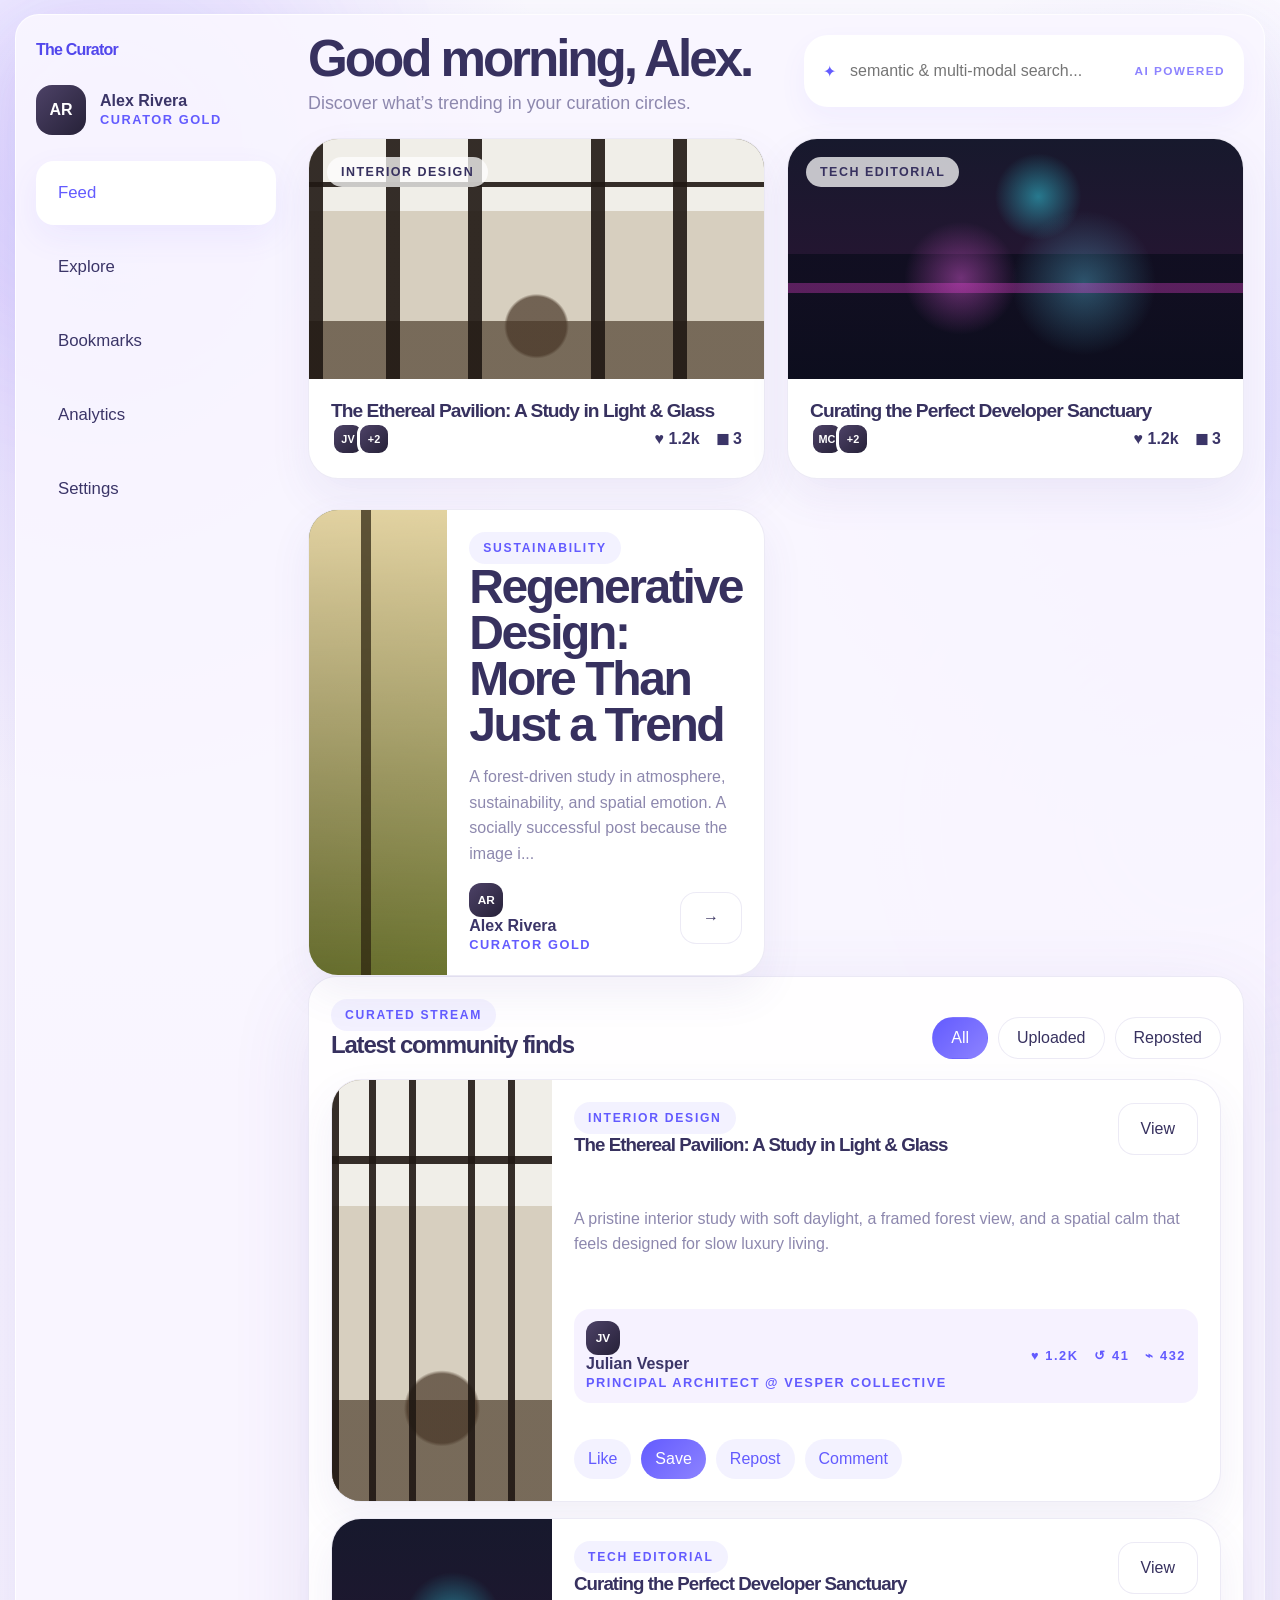
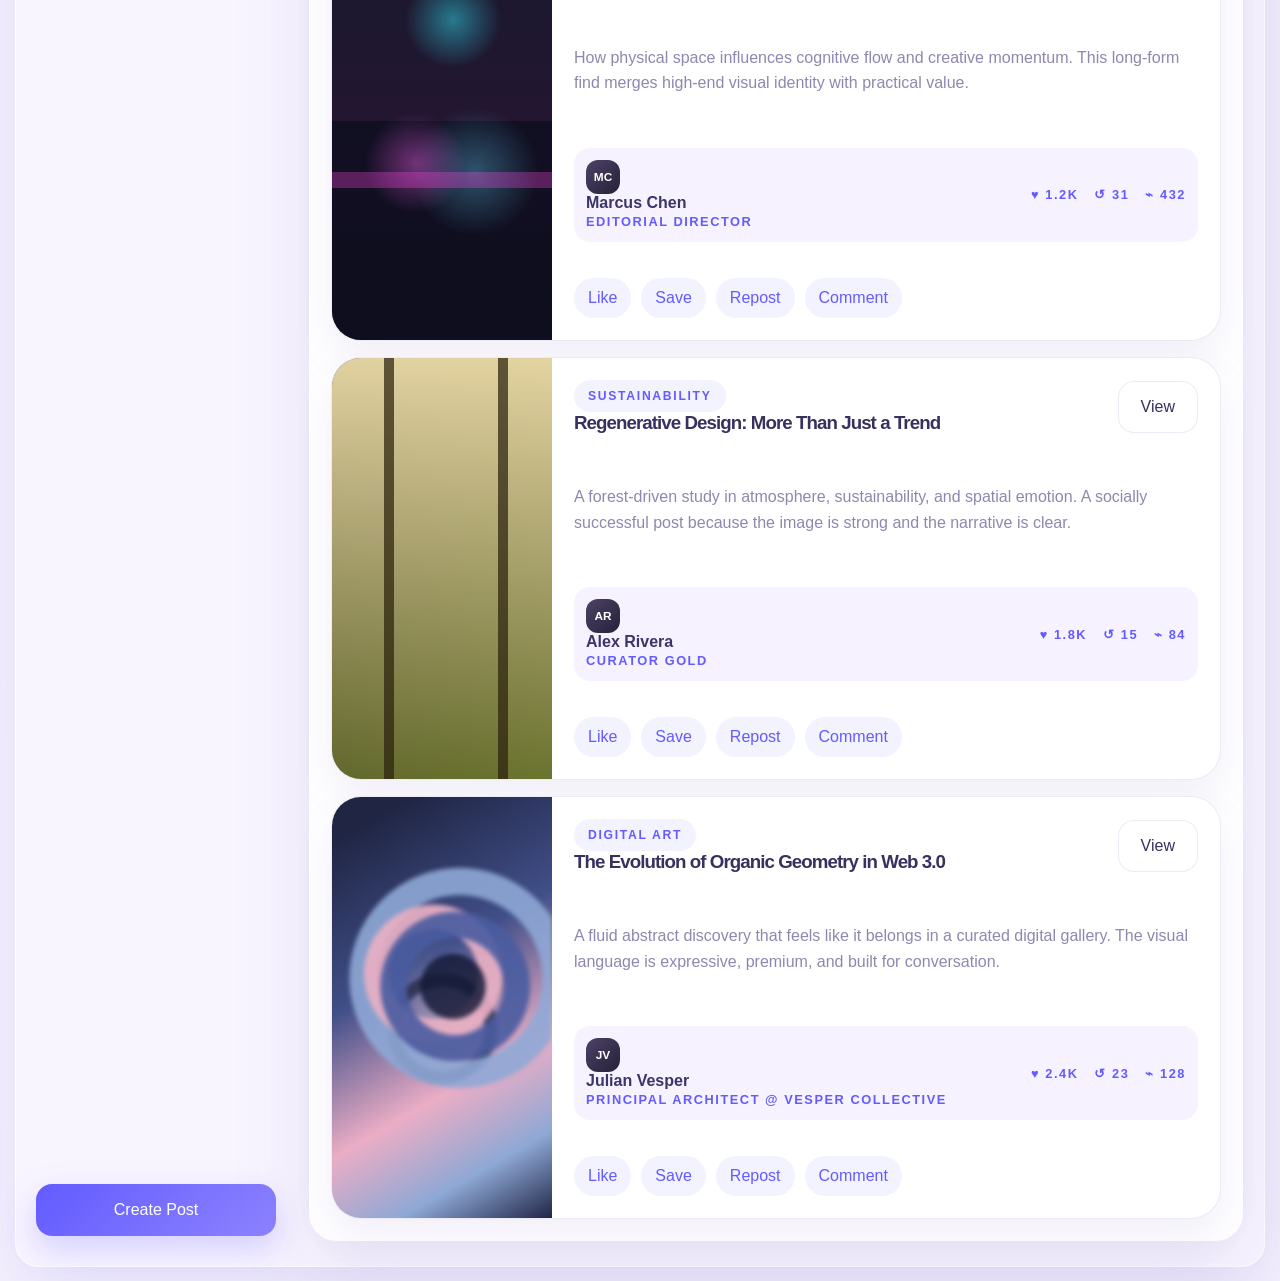
==== frontend/index.html @ deecf750 "feat(*):Add frontend into submission repository" ====
<!DOCTYPE html>
<html lang="en">
  <head>
    <meta charset="UTF-8" />
    <meta name="viewport" content="width=device-width, initial-scale=1.0" />
    <title>The Curator | Social Discovery Platform</title>
    <meta
      name="description"
      content="A social discovery platform prototype for posting, searching, saving, commenting on, and reposting unique store finds."
    />
    <link rel="stylesheet" href="./styles.css" />
  </head>
  <body>
    <div class="ambient ambient-a"></div>
    <div class="ambient ambient-b"></div>

    <section class="screen auth-screen" id="auth-screen">
      <div class="auth-visual">
        <div class="auth-visual-overlay"></div>
        <div class="auth-copy">
          <span class="capsule">✦ The Curator</span>
          <h1>Design your digital legacy.</h1>
          <p>
            Join an elite circle of visionaries. The Curator is where aesthetic
            discovery meets sophisticated networking. Experience a platform that
            values depth over noise.
          </p>

          <div class="author-card">
            <div class="avatar avatar-teal">ER</div>
            <div>
              <strong>Elena Rossi</strong>
              <span>Lead Designer at Atelier</span>
            </div>
          </div>
        </div>
      </div>

      <div class="auth-panel">
        <div class="auth-panel-inner">
          <h2>Create your account</h2>
          <p>Enter your details to start your journey.</p>

          <form id="auth-form" class="auth-form">
            <label>
              <span>Full name</span>
              <input id="signup-name" type="text" placeholder="Julian Vane" required />
            </label>
            <label>
              <span>Email address</span>
              <input
                id="signup-email"
                type="email"
                placeholder="curator@agency.com"
                required
              />
            </label>
            <label>
              <span>Username</span>
              <input id="signup-username" type="text" placeholder="the_architect" required />
            </label>
            <label>
              <span>Password</span>
              <div class="password-row">
                <input
                  id="signup-password"
                  type="password"
                  placeholder="••••••••"
                  minlength="6"
                  required
                />
                <button id="toggle-password" type="button" class="ghost-icon">
                  Show
                </button>
              </div>
            </label>

            <label class="checkbox-row">
              <input id="signup-agree" type="checkbox" required />
              <span>I agree to the Terms of Service and Privacy Policy.</span>
            </label>

            <button class="primary-button auth-submit" type="submit">
              Create Account
            </button>
          </form>

          <div class="divider"><span>Or continue with</span></div>

          <div class="oauth-row">
            <button class="oauth-button" type="button">Google</button>
            <button class="oauth-button" type="button">Apple</button>
          </div>

          <div class="auth-footer">
            Already a curator?
            <button id="demo-login" type="button" class="text-button">Log In</button>
          </div>
        </div>
      </div>
    </section>

    <section class="screen app-screen hidden" id="app-screen">
      <aside class="sidebar">
        <div class="brand">The Curator</div>

        <div class="profile-mini">
          <div class="avatar" id="sidebar-avatar">AR</div>
          <div>
            <strong id="sidebar-name">Alex Rivera</strong>
            <span id="sidebar-role">Curator Gold</span>
          </div>
        </div>

        <nav class="main-nav">
          <button class="nav-link is-active" data-view="feed" type="button">Feed</button>
          <button class="nav-link" data-view="explore" type="button">Explore</button>
          <button class="nav-link" data-view="bookmarks" type="button">Bookmarks</button>
          <button class="nav-link" data-view="analytics" type="button">Analytics</button>
          <button class="nav-link" data-view="settings" type="button">Settings</button>
        </nav>

        <button class="primary-button create-button" id="open-create-post" type="button">
          Create Post
        </button>
      </aside>

      <main class="dashboard">
        <header class="dashboard-topbar">
          <div>
            <h1 id="greeting-title">Good morning, Alex.</h1>
            <p id="greeting-subtitle">
              Discover what’s trending in your curation circles.
            </p>
          </div>

          <div class="search-cluster">
            <label class="search-shell">
              <span>✦</span>
              <input
                id="global-search"
                type="search"
                placeholder="semantic & multi-modal search..."
              />
              <small>AI powered</small>
            </label>
          </div>
        </header>

        <section class="view is-visible" id="view-feed">
          <div class="cards-grid" id="feed-grid"></div>
          <section class="community-section panel">
            <div class="panel-title-row">
              <div>
                <span class="micro-label">Curated stream</span>
                <h2>Latest community finds</h2>
              </div>
              <div class="filter-row">
                <button class="filter-chip is-active" data-feed="all" type="button">All</button>
                <button class="filter-chip" data-feed="uploaded" type="button">Uploaded</button>
                <button class="filter-chip" data-feed="reposted" type="button">Reposted</button>
              </div>
            </div>
            <div class="community-list" id="community-list"></div>
          </section>
        </section>

        <section class="view" id="view-explore">
          <section class="panel">
            <div class="panel-title-row">
              <div>
                <span class="micro-label">Explore</span>
                <h2>Search and discover more collections</h2>
              </div>
            </div>
            <div class="explore-grid" id="explore-grid"></div>
          </section>
        </section>

        <section class="view" id="view-bookmarks">
          <section class="panel">
            <div class="panel-title-row">
              <div>
                <span class="micro-label">Bookmarks</span>
                <h2>Your saved finds</h2>
              </div>
            </div>
            <div class="bookmark-grid" id="bookmark-grid"></div>
          </section>
        </section>

        <section class="view" id="view-analytics">
          <section class="panel analytics-panel">
            <div class="panel-title-row">
              <div>
                <span class="micro-label">Analytics</span>
                <h2>Audience and content performance</h2>
              </div>
            </div>
            <div class="analytics-grid" id="analytics-grid"></div>
          </section>
        </section>

        <section class="view" id="view-settings">
          <section class="panel settings-panel">
            <div class="panel-title-row">
              <div>
                <span class="micro-label">Settings</span>
                <h2>Profile and account preferences</h2>
              </div>
            </div>
            <form class="settings-form" id="settings-form">
              <label>
                <span>Display name</span>
                <input id="settings-name" type="text" />
              </label>
              <label>
                <span>Username</span>
                <input id="settings-username" type="text" />
              </label>
              <label>
                <span>Email</span>
                <input id="settings-email" type="email" />
              </label>
              <label>
                <span>Bio</span>
                <textarea id="settings-bio" rows="4"></textarea>
              </label>
              <div class="settings-actions">
                <button class="primary-button" type="submit">Save Changes</button>
                <button class="secondary-button" id="logout-button" type="button">
                  Log Out
                </button>
              </div>
            </form>
          </section>
        </section>
      </main>

      <aside class="right-rail">
        <section class="trending-card panel">
          <div class="panel-title-row compact">
            <h3>Trending</h3>
            <span>✦</span>
          </div>
          <div class="trend-tabs">
            <button class="trend-tab is-active" data-trend="daily" type="button">Daily</button>
            <button class="trend-tab" data-trend="weekly" type="button">Weekly</button>
            <button class="trend-tab" data-trend="monthly" type="button">Monthly</button>
          </div>
          <div id="trending-list" class="trending-list"></div>
          <button class="outline-button" id="open-analytics" type="button">
            View All Analytics
          </button>
        </section>

        <section class="upgrade-card">
          <span class="micro-label light">Curator Pro</span>
          <h3>Unlock advanced audience insights.</h3>
          <p>
            Get detailed breakdowns of who is interacting with your curated
            collections.
          </p>
          <button class="upgrade-button" type="button">Upgrade Now</button>
        </section>
      </aside>
    </section>

    <section class="screen detail-screen hidden" id="detail-screen">
      <header class="detail-topbar">
        <div class="detail-brand-row">
          <div class="brand small">The Curator</div>
          <label class="detail-search">
            <span>⌕</span>
            <input id="detail-search-input" type="search" placeholder="Search inspiration..." />
          </label>
        </div>
        <div class="detail-actions">
          <button class="icon-button" type="button">•</button>
          <button class="icon-button" type="button">+</button>
          <div class="avatar small" id="detail-user-avatar">AR</div>
        </div>
      </header>

      <div class="detail-body">
        <div class="back-row">
          <button id="back-to-feed" class="back-button" type="button">← Back to Feed</button>
        </div>

        <div class="detail-layout">
          <section class="gallery-panel">
            <div class="detail-hero" id="detail-hero"></div>
            <div class="thumbnail-row" id="thumbnail-row"></div>
          </section>

          <aside class="detail-info-card" id="detail-info-card"></aside>
        </div>

        <section class="comments-panel">
          <div class="comments-title">
            <h2>Thoughts & Feedback</h2>
            <span id="comment-count">0</span>
          </div>

          <form id="comment-form" class="comment-input-row">
            <div class="avatar small" id="comment-user-avatar">AR</div>
            <input
              id="comment-input"
              type="text"
              placeholder="Add to the conversation..."
            />
            <button class="send-button" type="submit">➜</button>
          </form>

          <div id="comment-list" class="comment-list"></div>

          <button class="outline-button wide" id="load-more-comments" type="button">
            Load more comments
          </button>
        </section>
      </div>
    </section>

    <div class="modal hidden" id="create-modal">
      <div class="modal-backdrop" id="close-modal-backdrop"></div>
      <div class="modal-panel">
        <div class="modal-header">
          <div>
            <span class="micro-label">Create post</span>
            <h2>Upload a new curated find</h2>
          </div>
          <button class="ghost-icon" id="close-create-modal" type="button">Close</button>
        </div>

        <form id="create-post-form" class="create-form">
          <div class="form-grid">
            <label>
              <span>Title</span>
              <input id="post-title" type="text" placeholder="The Ethereal Pavilion: A Study in Light & Glass" required />
            </label>
            <label>
              <span>Category</span>
              <input id="post-category" type="text" placeholder="Interior Design" required />
            </label>
            <label>
              <span>Price</span>
              <input id="post-price" type="text" placeholder="$1,450 / hr" />
            </label>
            <label>
              <span>Location</span>
              <input id="post-location" type="text" placeholder="Zurich, CH" required />
            </label>
          </div>

          <label>
            <span>Description</span>
            <textarea
              id="post-description"
              rows="4"
              placeholder="Describe why this find is special, how it feels, and why other users should discover it."
              required
            ></textarea>
          </label>

          <label>
            <span>Associated tags</span>
            <input id="post-tags" type="text" placeholder="#minimalism, #glasshouse, #nature" />
          </label>

          <label class="upload-zone">
            <span>Upload images</span>
            <input id="post-images" type="file" accept="image/*" multiple />
            <small>Choose up to 4 images. Uploaded images will appear in feed and detail view.</small>
          </label>

          <div class="upload-preview" id="upload-preview"></div>

          <div class="form-actions">
            <button class="secondary-button" id="cancel-create-post" type="button">
              Cancel
            </button>
            <button class="primary-button" type="submit">Publish Post</button>
          </div>
        </form>
      </div>
    </div>

    <div class="toast hidden" id="toast"></div>

    <script src="./script.js"></script>
  </body>
</html>
---- frontend/styles.css ----
:root {
  --bg: #f7f3ff;
  --bg-strong: #efe9ff;
  --panel: rgba(255, 255, 255, 0.9);
  --panel-soft: rgba(248, 244, 255, 0.96);
  --line: rgba(102, 82, 170, 0.12);
  --line-strong: rgba(100, 74, 183, 0.18);
  --text: #3b3568;
  --text-dark: #37315f;
  --muted: #8d88ae;
  --accent: #635bff;
  --accent-soft: #8d83ff;
  --accent-deep: #5247ec;
  --danger: #d76175;
  --shadow: 0 24px 80px rgba(93, 73, 172, 0.12);
  --radius-xl: 30px;
  --radius-lg: 24px;
  --radius-md: 18px;
  --shell: min(1600px, calc(100vw - 30px));
}

* {
  box-sizing: border-box;
}

html {
  scroll-behavior: smooth;
}

body {
  margin: 0;
  min-height: 100vh;
  color: var(--text);
  font-family: "SF Pro Display", "SF Pro Text", "Helvetica Neue", "Avenir Next", sans-serif;
  background:
    radial-gradient(circle at 8% 10%, rgba(164, 135, 255, 0.28), transparent 18%),
    radial-gradient(circle at 92% 14%, rgba(112, 96, 255, 0.18), transparent 16%),
    linear-gradient(180deg, #fcfbff 0%, var(--bg) 38%, #f6f2ff 100%);
}

button,
input,
textarea {
  font: inherit;
}

button {
  border: 0;
}

.ambient {
  position: fixed;
  width: 26rem;
  height: 26rem;
  border-radius: 999px;
  filter: blur(90px);
  pointer-events: none;
  opacity: 0.3;
  z-index: 0;
}

.ambient-a {
  top: -4rem;
  left: -6rem;
  background: rgba(122, 92, 255, 0.35);
}

.ambient-b {
  right: -8rem;
  bottom: -8rem;
  background: rgba(180, 124, 255, 0.24);
}

.screen {
  position: relative;
  z-index: 1;
}

.hidden {
  display: none !important;
}

.brand {
  font-weight: 800;
  color: var(--accent-deep);
  letter-spacing: -0.05em;
}

.brand.small {
  font-size: 1.2rem;
}

.capsule,
.micro-label {
  display: inline-flex;
  align-items: center;
  width: fit-content;
  min-height: 32px;
  padding: 0 14px;
  border-radius: 999px;
  font-size: 0.76rem;
  font-weight: 700;
  letter-spacing: 0.14em;
  text-transform: uppercase;
}

.capsule {
  color: rgba(255, 255, 255, 0.84);
  background: rgba(255, 255, 255, 0.12);
  backdrop-filter: blur(10px);
}

.micro-label {
  color: var(--accent);
  background: rgba(99, 91, 255, 0.08);
}

.micro-label.light {
  color: rgba(255, 255, 255, 0.85);
  background: rgba(255, 255, 255, 0.08);
}

.primary-button,
.secondary-button,
.outline-button,
.upgrade-button,
.oauth-button,
.filter-chip,
.trend-tab,
.send-button,
.icon-button {
  min-height: 52px;
  padding: 0 22px;
  border-radius: 16px;
  cursor: pointer;
  transition:
    transform 180ms ease,
    box-shadow 180ms ease,
    background 180ms ease,
    color 180ms ease;
}

.primary-button:hover,
.secondary-button:hover,
.outline-button:hover,
.upgrade-button:hover,
.oauth-button:hover,
.filter-chip:hover,
.trend-tab:hover,
.icon-button:hover,
.send-button:hover {
  transform: translateY(-1px);
}

.primary-button,
.upgrade-button,
.send-button {
  color: white;
  background: linear-gradient(135deg, var(--accent), var(--accent-soft));
  box-shadow: 0 14px 34px rgba(99, 91, 255, 0.25);
}

.secondary-button,
.outline-button,
.oauth-button,
.filter-chip,
.trend-tab,
.icon-button {
  color: var(--text-dark);
  background: rgba(255, 255, 255, 0.88);
  border: 1px solid var(--line);
}

.outline-button.wide {
  width: 100%;
}

.ghost-icon,
.text-button {
  color: var(--accent);
  background: transparent;
  cursor: pointer;
  font-weight: 600;
}

.avatar {
  display: grid;
  place-items: center;
  width: 50px;
  height: 50px;
  border-radius: 16px;
  color: white;
  font-weight: 700;
  background: linear-gradient(135deg, #4d4267, #262138);
}

.avatar.small {
  width: 34px;
  height: 34px;
  border-radius: 12px;
  font-size: 0.74rem;
}

.avatar.avatar-teal {
  background: linear-gradient(135deg, #30cdb8, #2866d5);
}

.panel,
.detail-info-card,
.auth-panel,
.modal-panel {
  background: var(--panel);
  border: 1px solid var(--line);
  box-shadow: var(--shadow);
}

.auth-screen {
  width: var(--shell);
  min-height: calc(100vh - 28px);
  margin: 14px auto;
  display: grid;
  grid-template-columns: 1fr 1fr;
  overflow: hidden;
  border-radius: 24px;
  background: var(--panel-soft);
  border: 1px solid rgba(255, 255, 255, 0.72);
  box-shadow: var(--shadow);
}

.auth-visual {
  position: relative;
  min-height: 100%;
  overflow: hidden;
  background:
    radial-gradient(circle at 68% 42%, rgba(255, 174, 197, 0.5), transparent 18%),
    radial-gradient(circle at 48% 38%, rgba(255, 255, 255, 0.18), transparent 12%),
    linear-gradient(160deg, #443fb6 0%, #5840c2 28%, #7d63d8 58%, #4c46b3 100%);
}

.auth-visual::before {
  content: "";
  position: absolute;
  inset: -10%;
  background:
    radial-gradient(circle at 20% 24%, rgba(255, 255, 255, 0.08), transparent 26%),
    radial-gradient(circle at 65% 35%, rgba(255, 181, 202, 0.28), transparent 22%),
    linear-gradient(120deg, transparent 0%, rgba(255, 255, 255, 0.1) 36%, transparent 50%),
    repeating-radial-gradient(circle at 60% 50%, rgba(255, 255, 255, 0.06) 0 8px, transparent 8px 24px);
  transform: rotate(-16deg) scale(1.4);
  opacity: 0.75;
}

.auth-visual-overlay {
  position: absolute;
  inset: 0;
  background: linear-gradient(180deg, rgba(29, 21, 75, 0.08), rgba(29, 21, 75, 0.34));
}

.auth-copy {
  position: relative;
  z-index: 1;
  max-width: 540px;
  padding: 64px 48px;
  color: white;
}

.auth-copy h1 {
  margin: 48px 0 18px;
  font-size: clamp(3rem, 7vw, 5rem);
  line-height: 0.94;
  letter-spacing: -0.06em;
}

.auth-copy p {
  max-width: 28rem;
  font-size: 1.08rem;
  line-height: 1.7;
  color: rgba(255, 255, 255, 0.74);
}

.author-card {
  display: flex;
  align-items: center;
  gap: 14px;
  width: fit-content;
  margin-top: 38px;
  padding: 18px 20px;
  border-radius: 18px;
  background: rgba(255, 255, 255, 0.2);
  backdrop-filter: blur(10px);
}

.author-card strong,
.profile-mini strong,
.card-meta strong,
.comment-item strong,
.detail-author-row strong {
  display: block;
}

.author-card span {
  color: rgba(255, 255, 255, 0.72);
  font-size: 0.92rem;
}

.auth-panel {
  border-radius: 0;
  display: grid;
  place-items: center;
  background: #faf7ff;
}

.auth-panel-inner {
  width: min(420px, calc(100% - 48px));
}

.auth-panel-inner h2 {
  margin: 0;
  font-size: 3rem;
  line-height: 0.96;
  letter-spacing: -0.06em;
  color: var(--text-dark);
}

.auth-panel-inner > p {
  margin: 12px 0 30px;
  color: var(--muted);
}

.auth-form,
.settings-form,
.create-form {
  display: grid;
  gap: 18px;
}

.auth-form label,
.settings-form label,
.create-form label {
  display: grid;
  gap: 8px;
}

.auth-form span,
.settings-form span,
.create-form span {
  font-size: 0.8rem;
  font-weight: 700;
  letter-spacing: 0.12em;
  text-transform: uppercase;
  color: var(--muted);
}

.auth-form input,
.settings-form input,
.settings-form textarea,
.create-form input,
.create-form textarea {
  min-height: 56px;
  padding: 0 18px;
  border-radius: 16px;
  border: 1px solid transparent;
  outline: none;
  color: var(--text-dark);
  background: rgba(240, 235, 255, 0.66);
}

.settings-form textarea,
.create-form textarea {
  min-height: 130px;
  padding: 16px 18px;
  resize: vertical;
}

.auth-form input:focus,
.settings-form input:focus,
.settings-form textarea:focus,
.create-form input:focus,
.create-form textarea:focus,
.search-shell input:focus,
.detail-search input:focus,
.comment-input-row input:focus {
  border-color: rgba(99, 91, 255, 0.32);
  box-shadow: 0 0 0 4px rgba(99, 91, 255, 0.08);
}

.password-row {
  display: grid;
  grid-template-columns: 1fr auto;
  gap: 12px;
  align-items: center;
}

.checkbox-row {
  grid-template-columns: auto 1fr;
  align-items: center;
}

.checkbox-row span {
  font-size: 0.92rem;
  letter-spacing: normal;
  text-transform: none;
}

.auth-submit {
  margin-top: 6px;
}

.divider {
  position: relative;
  margin: 24px 0;
  text-align: center;
  color: var(--muted);
  font-size: 0.86rem;
}

.divider::before {
  content: "";
  position: absolute;
  top: 50%;
  left: 0;
  right: 0;
  border-top: 1px solid var(--line);
}

.divider span {
  position: relative;
  padding: 0 14px;
  background: #faf7ff;
}

.oauth-row {
  display: grid;
  grid-template-columns: 1fr 1fr;
  gap: 12px;
}

.auth-footer {
  margin-top: 24px;
  text-align: center;
  color: var(--muted);
}

.app-screen {
  width: var(--shell);
  min-height: calc(100vh - 28px);
  margin: 14px auto;
  display: grid;
  grid-template-columns: 290px minmax(0, 1fr) 360px;
  gap: 32px;
  padding: 20px 20px 24px;
  border-radius: 24px;
  background: rgba(249, 246, 255, 0.92);
  border: 1px solid rgba(255, 255, 255, 0.72);
  box-shadow: var(--shadow);
}

.sidebar,
.dashboard,
.right-rail {
  min-width: 0;
}

.sidebar {
  display: flex;
  flex-direction: column;
  gap: 26px;
  padding: 6px 0;
}

.profile-mini {
  display: flex;
  align-items: center;
  gap: 14px;
}

.profile-mini span,
.card-meta span,
.detail-author-row span {
  color: var(--accent);
  text-transform: uppercase;
  letter-spacing: 0.12em;
  font-size: 0.8rem;
  font-weight: 700;
}

.main-nav {
  display: grid;
  gap: 10px;
}

.nav-link {
  display: flex;
  align-items: center;
  min-height: 64px;
  padding: 0 22px;
  border-radius: 18px;
  background: transparent;
  color: var(--text);
  text-align: left;
  cursor: pointer;
  font-size: 1.05rem;
}

.nav-link.is-active {
  color: var(--accent);
  background: white;
  box-shadow: 0 12px 32px rgba(99, 91, 255, 0.08);
}

.create-button {
  margin-top: auto;
}

.dashboard {
  display: flex;
  flex-direction: column;
  gap: 24px;
}

.dashboard-topbar {
  display: flex;
  justify-content: space-between;
  gap: 24px;
  align-items: start;
}

.dashboard-topbar h1 {
  margin: 0;
  font-size: clamp(2.4rem, 4vw, 4rem);
  line-height: 0.94;
  letter-spacing: -0.06em;
  color: var(--text-dark);
}

.dashboard-topbar p {
  margin: 10px 0 0;
  color: var(--muted);
  font-size: 1.12rem;
}

.search-cluster {
  width: min(440px, 100%);
}

.search-shell {
  display: grid;
  grid-template-columns: auto 1fr auto;
  align-items: center;
  gap: 12px;
  min-height: 72px;
  padding: 0 18px;
  border-radius: 24px;
  background: white;
  border: 1px solid rgba(255, 255, 255, 0.72);
  box-shadow: 0 12px 28px rgba(99, 91, 255, 0.06);
}

.search-shell span {
  color: var(--accent);
}

.search-shell input,
.detail-search input,
.comment-input-row input {
  min-height: 52px;
  border: 0;
  outline: none;
  background: transparent;
  color: var(--text-dark);
}

.search-shell small {
  color: var(--accent-soft);
  text-transform: uppercase;
  letter-spacing: 0.12em;
  font-size: 0.74rem;
  font-weight: 700;
}

.view {
  display: none;
}

.view.is-visible {
  display: block;
}

.cards-grid {
  display: grid;
  grid-template-columns: minmax(0, 1fr) minmax(0, 1fr);
  gap: 22px;
}

.feed-card,
.feature-card,
.list-card,
.result-card,
.stat-card {
  background: white;
  border: 1px solid var(--line);
  border-radius: var(--radius-xl);
  overflow: hidden;
  box-shadow: 0 18px 42px rgba(94, 74, 170, 0.08);
}

.feed-card {
  cursor: pointer;
}

.card-art,
.detail-hero,
.thumb,
.mini-cover,
.feature-visual,
.bookmark-cover,
.explore-cover {
  position: relative;
  overflow: hidden;
  background:
    radial-gradient(circle at 25% 18%, rgba(255, 255, 255, 0.65), transparent 22%),
    linear-gradient(145deg, #cabaff, #7f6eea 58%, #4941b6);
}

.card-art {
  height: 240px;
}

.card-art.image-cover,
.detail-hero.image-cover,
.thumb.image-cover,
.mini-cover.image-cover,
.bookmark-cover.image-cover,
.explore-cover.image-cover {
  background-size: cover;
  background-position: center;
}

.art-swirl {
  background:
    radial-gradient(circle at 50% 50%, rgba(255, 255, 255, 0.2), transparent 30%),
    linear-gradient(150deg, #1f2543 8%, #414f89 40%, #ebadc5 66%, #8ea8d5 84%, #202647 100%);
}

.art-swirl::before,
.art-lamp::before,
.art-forest::before,
.art-workspace::before,
.art-interior::before,
.art-copper::before,
.art-frame::before {
  content: "";
  position: absolute;
  inset: 0;
}

.art-swirl::before {
  background:
    radial-gradient(circle at 55% 45%, rgba(18, 23, 52, 0.82) 0 12%, transparent 13%),
    radial-gradient(circle at 56% 45%, transparent 0 18%, rgba(74, 92, 160, 0.9) 19% 28%, transparent 29%),
    radial-gradient(circle at 46% 42%, transparent 0 16%, rgba(233, 176, 196, 0.92) 17% 25%, transparent 26%),
    radial-gradient(circle at 58% 43%, transparent 0 30%, rgba(142, 168, 213, 0.9) 31% 40%, transparent 41%),
    radial-gradient(circle at 50% 55%, transparent 0 16%, rgba(44, 49, 82, 0.9) 17% 21%, transparent 22%);
  filter: blur(2px);
}

.art-forest {
  background:
    linear-gradient(180deg, rgba(255, 230, 168, 0.82), rgba(91, 74, 15, 0.1)),
    linear-gradient(145deg, #29351f, #566d2e);
}

.art-forest::before {
  background:
    repeating-linear-gradient(90deg, transparent 0 52px, rgba(43, 34, 14, 0.72) 52px 62px, transparent 62px 114px),
    linear-gradient(180deg, rgba(255, 246, 216, 0.24), rgba(255, 188, 74, 0.12));
}

.art-workspace {
  background:
    radial-gradient(circle at 55% 24%, rgba(52, 237, 255, 0.46), transparent 14%),
    linear-gradient(180deg, #17192d, #261532 60%, #101121);
}

.art-workspace::before {
  background:
    linear-gradient(180deg, transparent 0 60%, rgba(245, 67, 221, 0.32) 60% 64%, transparent 64%),
    radial-gradient(circle at 38% 58%, rgba(242, 97, 236, 0.42), transparent 18%),
    radial-gradient(circle at 65% 60%, rgba(100, 218, 255, 0.34), transparent 22%),
    linear-gradient(180deg, transparent 0 48%, rgba(12, 13, 29, 0.8) 48%);
}

.art-interior {
  background:
    linear-gradient(180deg, #f0eee8 0 30%, #d7cfbf 30% 100%),
    linear-gradient(145deg, #94866e, #3e392f);
}

.art-interior::before {
  background:
    linear-gradient(90deg, rgba(32, 24, 19, 0.9) 0 3%, transparent 3% 17%, rgba(32, 24, 19, 0.9) 17% 20%, transparent 20% 35%, rgba(32, 24, 19, 0.9) 35% 38%, transparent 38% 62%, rgba(32, 24, 19, 0.9) 62% 65%, transparent 65% 80%, rgba(32, 24, 19, 0.9) 80% 83%, transparent 83% 100%),
    linear-gradient(180deg, transparent 0 18%, rgba(32, 24, 19, 0.9) 18% 20%, transparent 20% 100%),
    radial-gradient(circle at 50% 78%, rgba(71, 53, 38, 0.7) 0 10%, transparent 11%),
    linear-gradient(180deg, transparent 0 76%, rgba(104, 90, 73, 0.86) 76%);
}

.art-copper {
  background:
    radial-gradient(circle at 20% 25%, rgba(255, 255, 255, 0.35), transparent 18%),
    linear-gradient(145deg, #d27d42, #7b361e);
}

.art-copper::before {
  background:
    linear-gradient(140deg, rgba(255, 220, 192, 0.35), transparent 38%),
    radial-gradient(circle at 50% 65%, rgba(255, 255, 255, 0.22), transparent 30%);
}

.art-frame {
  background:
    linear-gradient(145deg, #dad3cf, #95918b);
}

.art-frame::before {
  background:
    linear-gradient(180deg, rgba(255, 255, 255, 0.42), transparent 30%),
    inset 0 0 0 1px rgba(0, 0, 0, 0.06);
}

.feed-card .card-body,
.feature-content,
.list-card-body,
.bookmark-body,
.explore-body {
  padding: 22px;
}

.category-pill {
  position: absolute;
  top: 18px;
  left: 18px;
  padding: 8px 14px;
  border-radius: 999px;
  background: rgba(255, 255, 255, 0.74);
  color: var(--text-dark);
  font-size: 0.78rem;
  font-weight: 700;
  letter-spacing: 0.12em;
  text-transform: uppercase;
}

.feed-card h3,
.feature-content h3,
.list-card-body h3,
.detail-info-card h2,
.bookmark-body h3,
.explore-body h3 {
  margin: 0;
  color: var(--text-dark);
  letter-spacing: -0.05em;
}

.feed-card h3,
.feature-content h3 {
  font-size: 1.2rem;
  line-height: 1.08;
}

.feature-card {
  display: grid;
  grid-template-columns: 1fr 0.96fr;
  margin-top: 8px;
}

.feature-visual {
  min-height: 430px;
}

.feature-content {
  display: flex;
  flex-direction: column;
  justify-content: space-between;
}

.feature-content h3 {
  font-size: 3rem;
  line-height: 0.96;
}

.feature-content p,
.feed-card p,
.list-card-body p,
.bookmark-body p,
.explore-body p,
.detail-meta-grid small,
.detail-info-card p,
.comment-item p {
  color: var(--muted);
  line-height: 1.6;
}

.card-footer,
.detail-author-row,
.interaction-row,
.bookmark-meta {
  display: flex;
  align-items: center;
  justify-content: space-between;
  gap: 14px;
}

.curator-avatars {
  display: flex;
  align-items: center;
}

.curator-avatars .avatar {
  width: 34px;
  height: 34px;
  border-radius: 12px;
  margin-left: -8px;
  border: 3px solid white;
  font-size: 0.68rem;
}

.curator-avatars .avatar:first-child {
  margin-left: 0;
}

.stat-line {
  display: flex;
  align-items: center;
  gap: 16px;
  color: var(--text);
  font-weight: 600;
}

.panel {
  padding: 22px;
  border-radius: 28px;
}

.panel-title-row {
  display: flex;
  justify-content: space-between;
  gap: 20px;
  align-items: end;
  margin-bottom: 20px;
}

.panel-title-row.compact {
  align-items: center;
}

.panel-title-row h2,
.panel-title-row h3 {
  margin: 0;
  color: var(--text-dark);
  letter-spacing: -0.05em;
}

.filter-row {
  display: flex;
  gap: 10px;
}

.filter-chip {
  min-height: 42px;
  padding: 0 18px;
  border-radius: 999px;
}

.filter-chip.is-active,
.trend-tab.is-active {
  color: white;
  background: linear-gradient(135deg, var(--accent), var(--accent-soft));
  border-color: transparent;
}

.community-list,
.analytics-grid {
  display: grid;
  gap: 16px;
}

.list-card {
  display: grid;
  grid-template-columns: 220px minmax(0, 1fr);
}

.mini-cover {
  min-height: 100%;
}

.list-card-body {
  display: grid;
  gap: 14px;
}

.list-card-body .action-row,
.detail-bottom-row,
.comment-actions {
  display: flex;
  gap: 10px;
  flex-wrap: wrap;
  align-items: center;
}

.action-pill {
  min-height: 40px;
  padding: 0 14px;
  border-radius: 999px;
  background: rgba(99, 91, 255, 0.08);
  color: var(--accent);
  cursor: pointer;
}

.action-pill.is-active {
  color: white;
  background: linear-gradient(135deg, var(--accent), var(--accent-soft));
}

.explore-grid,
.bookmark-grid {
  display: grid;
  grid-template-columns: repeat(3, minmax(0, 1fr));
  gap: 18px;
}

.explore-card,
.bookmark-card {
  background: white;
  border: 1px solid var(--line);
  border-radius: 26px;
  overflow: hidden;
}

.explore-cover,
.bookmark-cover {
  height: 220px;
}

.bookmark-meta {
  margin-top: 14px;
  color: var(--muted);
  font-size: 0.92rem;
}

.stat-card {
  padding: 22px;
}

.stat-card h3 {
  margin: 8px 0;
  font-size: 2.6rem;
  letter-spacing: -0.06em;
  color: var(--text-dark);
}

.stat-card p {
  margin: 0;
}

.settings-form {
  grid-template-columns: repeat(2, minmax(0, 1fr));
}

.settings-form label:last-of-type {
  grid-column: 1 / -1;
}

.settings-actions,
.form-actions {
  display: flex;
  gap: 12px;
  flex-wrap: wrap;
}

.right-rail {
  display: grid;
  gap: 24px;
}

.trending-card {
  border-radius: 32px;
}

.trend-tabs {
  display: grid;
  grid-template-columns: repeat(3, 1fr);
  gap: 8px;
}

.trend-tab {
  min-height: 44px;
  border-radius: 14px;
}

.trending-list {
  display: grid;
  gap: 24px;
  margin: 28px 0;
}

.trend-item {
  display: grid;
  grid-template-columns: auto 1fr;
  gap: 16px;
}

.trend-index {
  font-size: 3rem;
  line-height: 1;
  font-weight: 800;
  color: rgba(99, 91, 255, 0.22);
  letter-spacing: -0.06em;
}

.trend-copy strong {
  display: block;
  color: var(--text-dark);
  font-size: 1.12rem;
  line-height: 1.2;
}

.trend-copy span {
  display: block;
  margin-top: 6px;
  color: var(--muted);
  text-transform: uppercase;
  letter-spacing: 0.08em;
  font-size: 0.76rem;
}

.upgrade-card {
  padding: 28px;
  border-radius: 32px;
  color: white;
  background: linear-gradient(145deg, #5f4fff, #4f3be6);
  box-shadow: 0 24px 60px rgba(79, 59, 230, 0.22);
}

.upgrade-card h3 {
  margin: 14px 0 14px;
  font-size: 2.2rem;
  line-height: 1.04;
  letter-spacing: -0.05em;
}

.upgrade-card p {
  color: rgba(255, 255, 255, 0.78);
  line-height: 1.7;
}

.upgrade-button {
  width: 100%;
  margin-top: 20px;
  color: var(--accent);
  background: white;
  box-shadow: none;
}

.detail-screen {
  width: var(--shell);
  min-height: calc(100vh - 28px);
  margin: 14px auto;
  padding: 0 0 30px;
  border-radius: 24px;
  overflow: hidden;
  background: rgba(250, 247, 255, 0.96);
  border: 1px solid rgba(255, 255, 255, 0.72);
  box-shadow: var(--shadow);
}

.detail-topbar {
  display: flex;
  justify-content: space-between;
  gap: 16px;
  align-items: center;
  padding: 16px 24px;
  background: white;
}

.detail-brand-row,
.detail-actions {
  display: flex;
  align-items: center;
  gap: 16px;
}

.detail-search {
  display: grid;
  grid-template-columns: auto 1fr;
  align-items: center;
  gap: 12px;
  width: min(420px, 48vw);
  min-height: 44px;
  padding: 0 14px;
  border-radius: 999px;
  background: rgba(244, 240, 255, 0.95);
}

.detail-body {
  padding: 18px 22px 0;
}

.back-row {
  margin-bottom: 16px;
}

.back-button {
  color: var(--text);
  background: transparent;
  cursor: pointer;
}

.detail-layout {
  display: grid;
  grid-template-columns: minmax(0, 1.14fr) 340px;
  gap: 20px;
  align-items: start;
}

.gallery-panel,
.comments-panel {
  min-width: 0;
}

.detail-hero {
  min-height: 680px;
  border-radius: 20px;
  background-size: cover;
  background-position: center;
}

.thumbnail-row {
  display: flex;
  gap: 12px;
  margin-top: 16px;
}

.thumb {
  width: 72px;
  height: 72px;
  border-radius: 14px;
  border: 3px solid transparent;
  cursor: pointer;
}

.thumb.is-active {
  border-color: var(--accent);
}

.detail-info-card {
  padding: 22px;
  border-radius: 24px;
}

.detail-info-card h2 {
  font-size: 1.2rem;
  line-height: 1.12;
}

.detail-author-row {
  margin: 22px 0;
  padding: 12px;
  border-radius: 16px;
  background: rgba(245, 241, 255, 0.9);
}

.follow-button {
  min-height: 42px;
  padding: 0 14px;
  border-radius: 12px;
  color: white;
  background: linear-gradient(135deg, var(--accent), var(--accent-soft));
}

.detail-meta-grid {
  display: grid;
  grid-template-columns: 1fr 1fr;
  gap: 12px;
  margin-bottom: 18px;
}

.detail-meta-grid article {
  padding: 16px;
  border-radius: 16px;
  background: rgba(245, 241, 255, 0.82);
}

.detail-meta-grid strong {
  display: block;
  margin-top: 6px;
  color: var(--text-dark);
  font-size: 1.6rem;
  letter-spacing: -0.05em;
}

.tag-row {
  display: flex;
  flex-wrap: wrap;
  gap: 8px;
  margin-top: 14px;
}

.tag-pill {
  min-height: 34px;
  padding: 0 12px;
  border-radius: 999px;
  background: rgba(99, 91, 255, 0.08);
  color: var(--accent);
  font-size: 0.84rem;
}

.detail-bottom-row {
  justify-content: space-between;
  margin-top: 24px;
  color: var(--muted);
  font-size: 0.84rem;
  font-weight: 700;
  text-transform: uppercase;
}

.detail-bottom-row .danger {
  color: var(--danger);
}

.detail-link-action {
  padding: 0;
  min-height: auto;
  color: inherit;
  background: transparent;
  border: 0;
  cursor: pointer;
  font: inherit;
  text-transform: inherit;
  letter-spacing: inherit;
}

.comments-panel {
  max-width: 960px;
  margin-top: 28px;
}

.comments-title {
  display: flex;
  align-items: baseline;
  gap: 10px;
}

.comments-title h2 {
  margin: 0;
  color: var(--text-dark);
  letter-spacing: -0.05em;
}

.comments-title span {
  color: var(--accent-soft);
  font-size: 1.6rem;
}

.comment-input-row {
  display: grid;
  grid-template-columns: auto 1fr auto;
  align-items: center;
  gap: 14px;
  margin: 20px 0 24px;
  padding: 12px 14px;
  border-radius: 18px;
  background: rgba(244, 240, 255, 0.86);
}

.send-button {
  min-width: 54px;
  padding: 0;
}

.comment-list {
  display: grid;
  gap: 18px;
}

.comment-item {
  display: grid;
  grid-template-columns: auto 1fr;
  gap: 14px;
}

.comment-item p {
  margin: 6px 0 10px;
}

.comment-meta {
  color: var(--muted);
  font-size: 0.76rem;
  text-transform: uppercase;
  letter-spacing: 0.08em;
  font-weight: 700;
}

.comment-actions {
  color: var(--muted);
  font-size: 0.84rem;
}

.modal {
  position: fixed;
  inset: 0;
  display: grid;
  place-items: center;
  z-index: 20;
}

.modal-backdrop {
  position: absolute;
  inset: 0;
  background: rgba(38, 28, 80, 0.36);
  backdrop-filter: blur(8px);
}

.modal-panel {
  position: relative;
  width: min(860px, calc(100vw - 32px));
  max-height: calc(100vh - 32px);
  padding: 26px;
  border-radius: 28px;
  overflow: auto;
  background: rgba(251, 249, 255, 0.98);
}

.modal-header {
  display: flex;
  justify-content: space-between;
  gap: 16px;
  align-items: start;
  margin-bottom: 18px;
}

.modal-header h2 {
  margin: 6px 0 0;
  color: var(--text-dark);
  letter-spacing: -0.05em;
}

.form-grid {
  display: grid;
  grid-template-columns: 1fr 1fr;
  gap: 16px;
}

.upload-zone {
  padding: 18px;
  border-radius: 18px;
  border: 1px dashed rgba(99, 91, 255, 0.22);
  background: rgba(244, 240, 255, 0.8);
}

.upload-zone small {
  color: var(--muted);
}

.upload-preview {
  display: flex;
  flex-wrap: wrap;
  gap: 12px;
}

.preview-item {
  width: 96px;
  height: 96px;
  border-radius: 16px;
  background-size: cover;
  background-position: center;
  border: 1px solid var(--line);
}

.toast {
  position: fixed;
  left: 50%;
  bottom: 24px;
  transform: translateX(-50%);
  padding: 14px 18px;
  border-radius: 999px;
  color: white;
  background: rgba(57, 48, 92, 0.92);
  box-shadow: 0 18px 34px rgba(57, 48, 92, 0.26);
  z-index: 30;
}

@media (max-width: 1320px) {
  .app-screen {
    grid-template-columns: 240px minmax(0, 1fr);
  }

  .right-rail {
    display: none;
  }

  .detail-layout {
    grid-template-columns: 1fr;
  }
}

@media (max-width: 980px) {
  .auth-screen {
    grid-template-columns: 1fr;
  }

  .auth-visual {
    min-height: 420px;
  }

  .app-screen {
    grid-template-columns: 1fr;
  }

  .sidebar {
    gap: 18px;
  }

  .dashboard-topbar,
  .panel-title-row,
  .feature-card,
  .list-card {
    grid-template-columns: 1fr;
    display: grid;
  }

  .dashboard-topbar {
    gap: 18px;
  }

  .cards-grid,
  .explore-grid,
  .bookmark-grid,
  .settings-form,
  .form-grid {
    grid-template-columns: 1fr;
  }

  .detail-search {
    width: 100%;
  }
}

@media (max-width: 680px) {
  .auth-copy {
    padding: 36px 24px;
  }

  .auth-panel-inner {
    width: min(100%, calc(100% - 32px));
    padding: 34px 0;
  }

  .auth-panel-inner h2,
  .dashboard-topbar h1,
  .feature-content h3 {
    font-size: 2.2rem;
  }

  .app-screen,
  .detail-screen {
    width: min(calc(100vw - 12px), 100%);
    margin: 6px auto;
    padding-left: 12px;
    padding-right: 12px;
  }

  .cards-grid,
  .explore-grid,
  .bookmark-grid {
    gap: 14px;
  }

  .card-art,
  .feature-visual,
  .detail-hero {
    min-height: 260px;
  }

  .detail-topbar,
  .detail-body,
  .modal-panel {
    padding-left: 16px;
    padding-right: 16px;
  }

  .thumbnail-row {
    flex-wrap: wrap;
  }
}
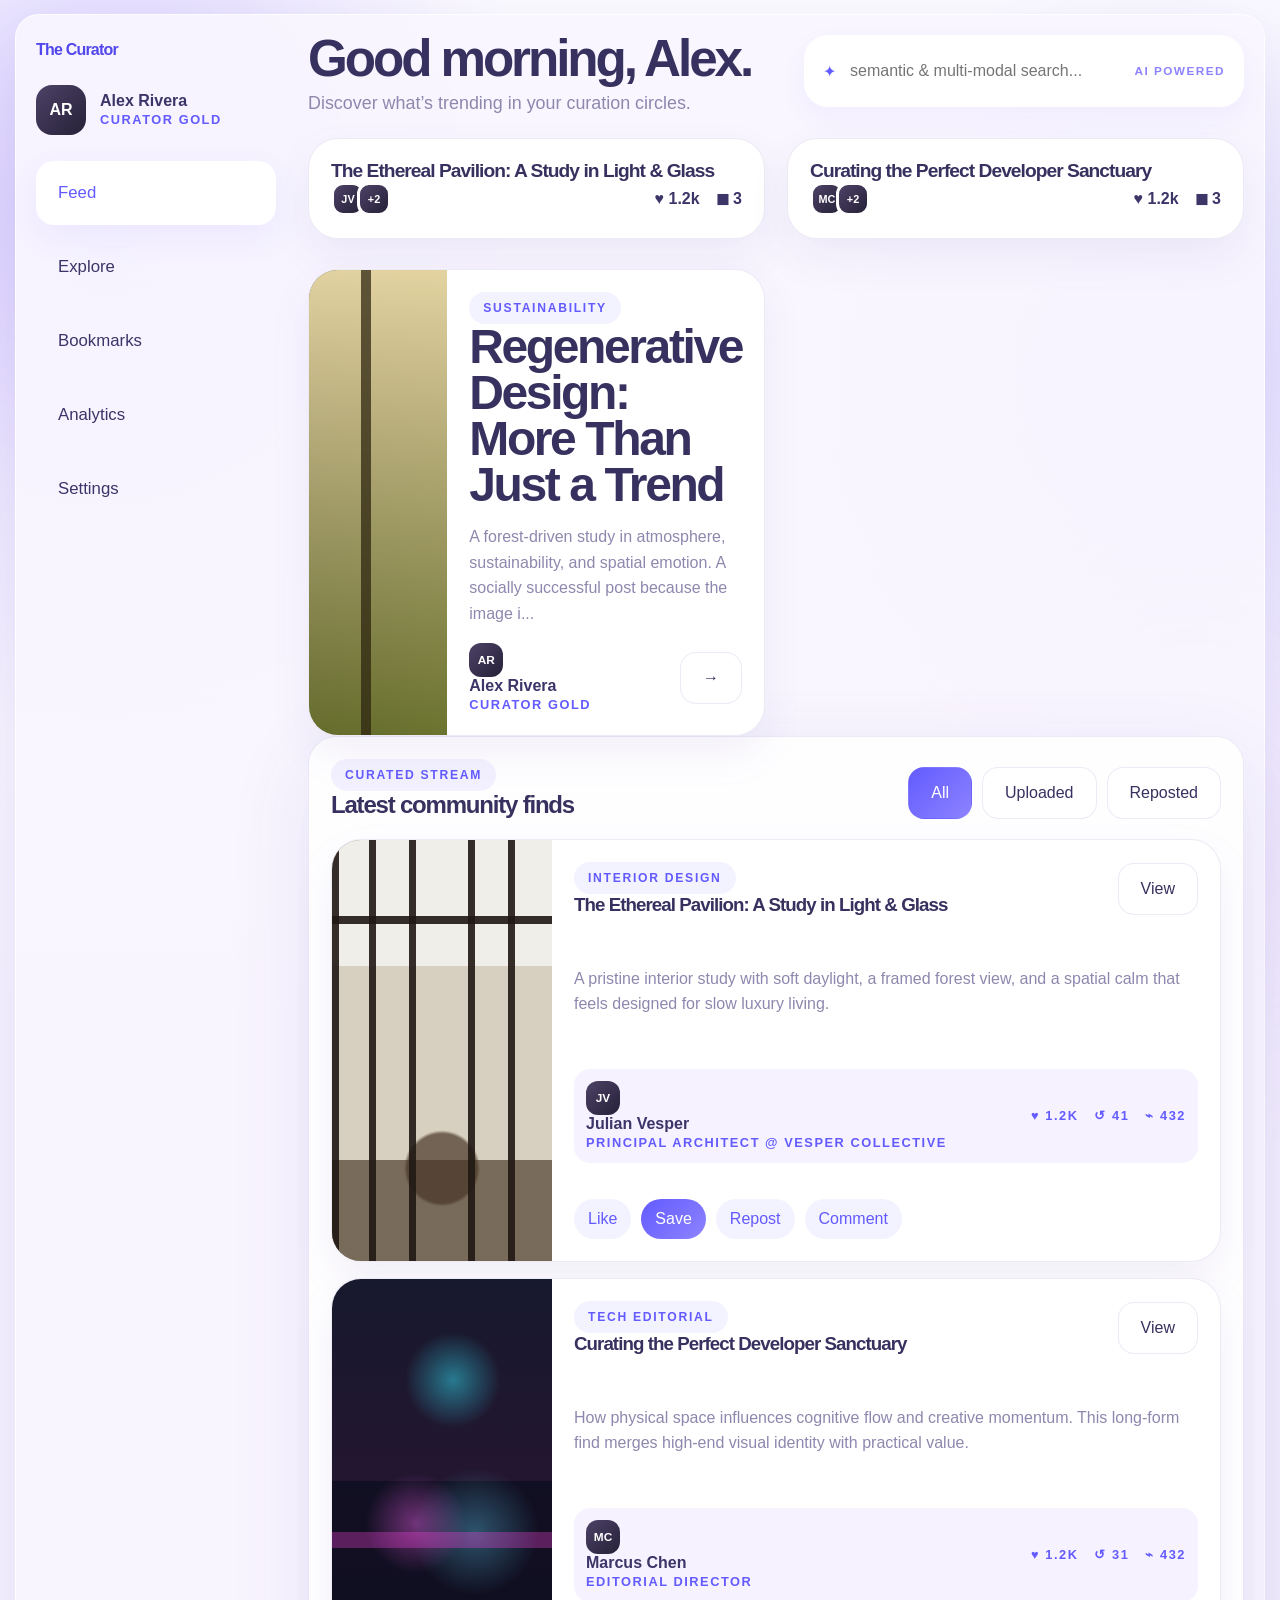
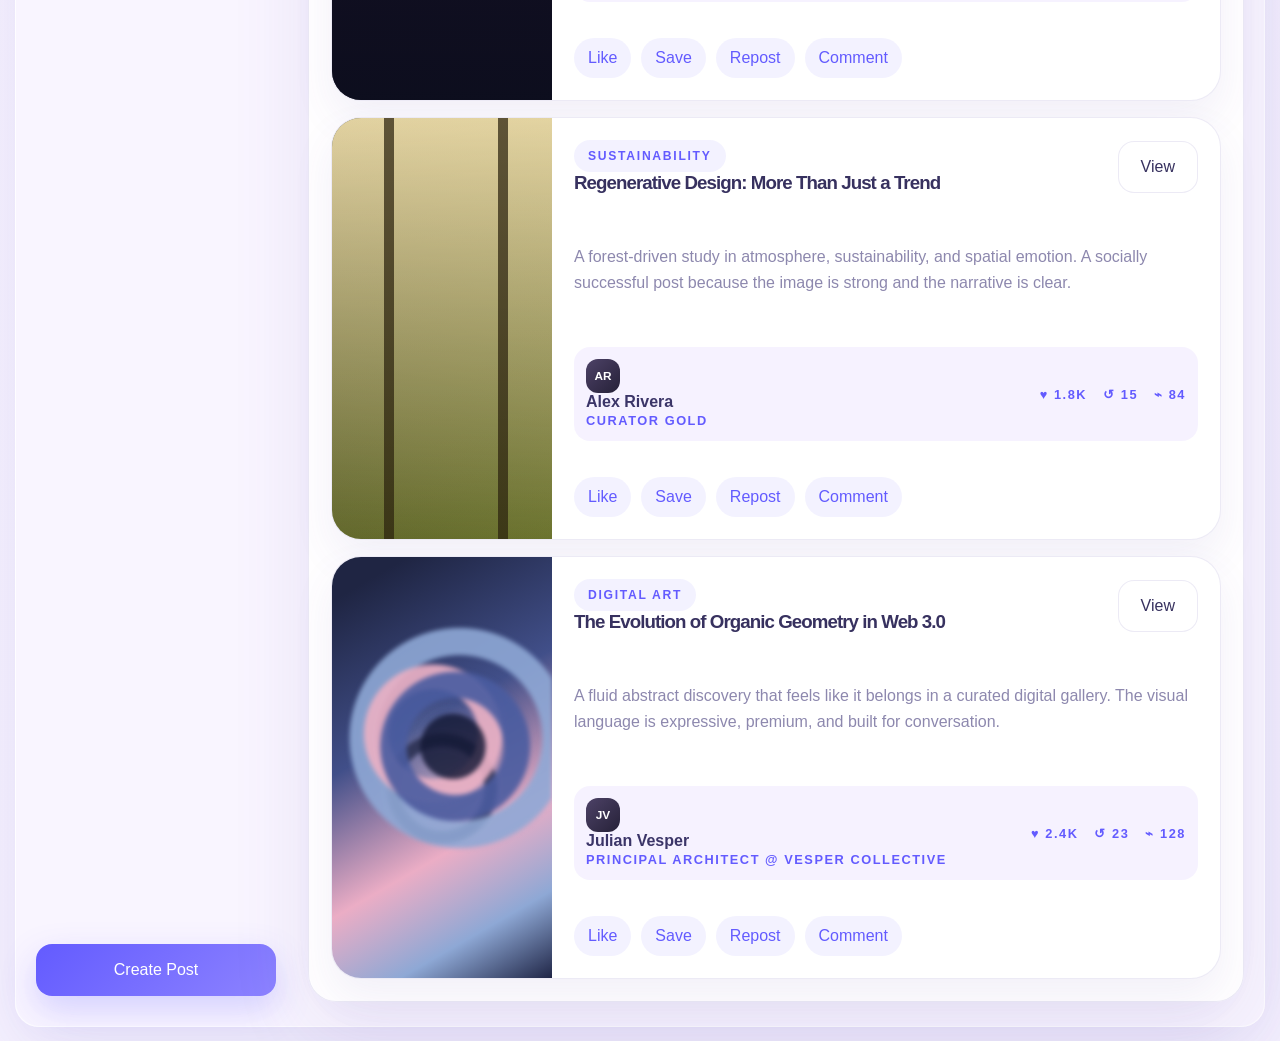
==== commit 771481e4: "feat(*):Add frontend into submission repository" ====
--- a/frontend/index.html
+++ b/frontend/index.html
@@ -11,9 +11,15 @@
     <link rel="stylesheet" href="./styles.css" />
   </head>
   <body>
+    <!-- Ambient background effects -->
     <div class="ambient ambient-a"></div>
     <div class="ambient ambient-b"></div>
 
+   
+    <!-- ================= Chenqian Fu' s part ================== -->
+    <!-- ========== Authentication & Main App ==========-->
+
+    <!-- Authentication Screen (Login / Register) -->
     <section class="screen auth-screen" id="auth-screen">
       <div class="auth-visual">
         <div class="auth-visual-overlay"></div>
@@ -36,6 +42,7 @@
         </div>
       </div>
 
+      <!-- Sign-up form -->
       <div class="auth-panel">
         <div class="auth-panel-inner">
           <h2>Create your account</h2>
@@ -100,10 +107,13 @@
       </div>
     </section>
 
+    <!-- Main Application Layout -->
     <section class="screen app-screen hidden" id="app-screen">
+      <!-- Left Sidebar Navigation -->
       <aside class="sidebar">
         <div class="brand">The Curator</div>
 
+        <!-- User profile preview -->
         <div class="profile-mini">
           <div class="avatar" id="sidebar-avatar">AR</div>
           <div>
@@ -112,6 +122,7 @@
           </div>
         </div>
 
+        <!-- Main navigation menu -->
         <nav class="main-nav">
           <button class="nav-link is-active" data-view="feed" type="button">Feed</button>
           <button class="nav-link" data-view="explore" type="button">Explore</button>
@@ -120,12 +131,15 @@
           <button class="nav-link" data-view="settings" type="button">Settings</button>
         </nav>
 
+        <!-- Create new post button -->
         <button class="primary-button create-button" id="open-create-post" type="button">
           Create Post
         </button>
       </aside>
 
+      <!-- Main Dashboard Content -->
       <main class="dashboard">
+        <!-- Top header with greeting and search -->
         <header class="dashboard-topbar">
           <div>
             <h1 id="greeting-title">Good morning, Alex.</h1>
@@ -134,6 +148,7 @@
             </p>
           </div>
 
+          <!-- Global search bar -->
           <div class="search-cluster">
             <label class="search-shell">
               <span>✦</span>
@@ -147,6 +162,7 @@
           </div>
         </header>
 
+        <!-- Feed View -->
         <section class="view is-visible" id="view-feed">
           <div class="cards-grid" id="feed-grid"></div>
           <section class="community-section panel">
@@ -165,6 +181,7 @@
           </section>
         </section>
 
+        <!-- Explore View -->
         <section class="view" id="view-explore">
           <section class="panel">
             <div class="panel-title-row">
@@ -177,6 +194,7 @@
           </section>
         </section>
 
+        <!-- Bookmarks View -->
         <section class="view" id="view-bookmarks">
           <section class="panel">
             <div class="panel-title-row">
@@ -189,6 +207,7 @@
           </section>
         </section>
 
+        <!-- Analytics View -->
         <section class="view" id="view-analytics">
           <section class="panel analytics-panel">
             <div class="panel-title-row">
@@ -201,6 +220,7 @@
           </section>
         </section>
 
+        <!-- Settings View -->
         <section class="view" id="view-settings">
           <section class="panel settings-panel">
             <div class="panel-title-row">
@@ -237,6 +257,7 @@
         </section>
       </main>
 
+      <!-- Right sidebar: Trending & Upgrade -->
       <aside class="right-rail">
         <section class="trending-card panel">
           <div class="panel-title-row compact">
@@ -254,6 +275,7 @@
           </button>
         </section>
 
+        <!-- Pro upgrade card -->
         <section class="upgrade-card">
           <span class="micro-label light">Curator Pro</span>
           <h3>Unlock advanced audience insights.</h3>
@@ -265,8 +287,13 @@
         </section>
       </aside>
     </section>
-
+    
+    <!-- ================== Xuehan Wang' s part =================-->
+    <!--======= Detail Page + Modal + Comments =======-->
+
+    <!-- Post Detail Screen -->
     <section class="screen detail-screen hidden" id="detail-screen">
+      <!-- Top navigation bar -->
       <header class="detail-topbar">
         <div class="detail-brand-row">
           <div class="brand small">The Curator</div>
@@ -283,25 +310,31 @@
       </header>
 
       <div class="detail-body">
+        <!-- Back button -->
         <div class="back-row">
           <button id="back-to-feed" class="back-button" type="button">← Back to Feed</button>
         </div>
 
+        <!-- Detail layout: image gallery + info card -->
         <div class="detail-layout">
+          <!-- Image gallery -->
           <section class="gallery-panel">
             <div class="detail-hero" id="detail-hero"></div>
             <div class="thumbnail-row" id="thumbnail-row"></div>
           </section>
 
+          <!-- Post information card -->
           <aside class="detail-info-card" id="detail-info-card"></aside>
         </div>
 
+        <!-- Comment section -->
         <section class="comments-panel">
           <div class="comments-title">
             <h2>Thoughts & Feedback</h2>
             <span id="comment-count">0</span>
           </div>
 
+          <!-- Comment input form -->
           <form id="comment-form" class="comment-input-row">
             <div class="avatar small" id="comment-user-avatar">AR</div>
             <input
@@ -312,8 +345,10 @@
             <button class="send-button" type="submit">➜</button>
           </form>
 
+          <!-- Comment list -->
           <div id="comment-list" class="comment-list"></div>
 
+          <!-- Load more comments button -->
           <button class="outline-button wide" id="load-more-comments" type="button">
             Load more comments
           </button>
@@ -321,6 +356,7 @@
       </div>
     </section>
 
+    <!-- Create Post Modal -->
     <div class="modal hidden" id="create-modal">
       <div class="modal-backdrop" id="close-modal-backdrop"></div>
       <div class="modal-panel">
@@ -332,6 +368,7 @@
           <button class="ghost-icon" id="close-create-modal" type="button">Close</button>
         </div>
 
+        <!-- Create post form -->
         <form id="create-post-form" class="create-form">
           <div class="form-grid">
             <label>
@@ -367,12 +404,14 @@
             <input id="post-tags" type="text" placeholder="#minimalism, #glasshouse, #nature" />
           </label>
 
+          <!-- Image upload area -->
           <label class="upload-zone">
             <span>Upload images</span>
             <input id="post-images" type="file" accept="image/*" multiple />
             <small>Choose up to 4 images. Uploaded images will appear in feed and detail view.</small>
           </label>
 
+          <!-- Upload preview area -->
           <div class="upload-preview" id="upload-preview"></div>
 
           <div class="form-actions">
@@ -385,6 +424,7 @@
       </div>
     </div>
 
+    <!-- Toast notification -->
     <div class="toast hidden" id="toast"></div>
 
     <script src="./script.js"></script>
--- a/frontend/styles.css
+++ b/frontend/styles.css
@@ -1,3 +1,7 @@
+/* ================================
+   Global Root Variables
+   CSS variables：colors、radius、shadow、shell width management
+================================ */
 :root {
   --bg: #f7f3ff;
   --bg-strong: #efe9ff;
@@ -19,12 +23,16 @@
   --shell: min(1600px, calc(100vw - 30px));
 }
 
+/* ================================
+   Global Reset & Base Style
+================================ */
 * {
   box-sizing: border-box;
 }
 
 html {
   scroll-behavior: smooth;
+  /* Smooth page scroll */
 }
 
 body {
@@ -32,12 +40,14 @@
   min-height: 100vh;
   color: var(--text);
   font-family: "SF Pro Display", "SF Pro Text", "Helvetica Neue", "Avenir Next", sans-serif;
+  /* Multi-layer radial + linear gradient background */
   background:
     radial-gradient(circle at 8% 10%, rgba(164, 135, 255, 0.28), transparent 18%),
     radial-gradient(circle at 92% 14%, rgba(112, 96, 255, 0.18), transparent 16%),
     linear-gradient(180deg, #fcfbff 0%, var(--bg) 38%, #f6f2ff 100%);
 }
 
+/* Inherit font for form elements */
 button,
 input,
 textarea {
@@ -48,6 +58,7 @@
   border: 0;
 }
 
+/* Ambient floating background blur element */
 .ambient {
   position: fixed;
   width: 26rem;
@@ -55,6 +66,7 @@
   border-radius: 999px;
   filter: blur(90px);
   pointer-events: none;
+  /* Ignore mouse event */
   opacity: 0.3;
   z-index: 0;
 }
@@ -71,6 +83,7 @@
   background: rgba(180, 124, 255, 0.24);
 }
 
+/* Basic screen layout control */
 .screen {
   position: relative;
   z-index: 1;
@@ -78,8 +91,10 @@
 
 .hidden {
   display: none !important;
-}
-
+  /* Hidden element */
+}
+
+/* Brand logo text style */
 .brand {
   font-weight: 800;
   color: var(--accent-deep);
@@ -90,6 +105,7 @@
   font-size: 1.2rem;
 }
 
+/* Capsule & micro label tag */
 .capsule,
 .micro-label {
   display: inline-flex;
@@ -120,6 +136,9 @@
   background: rgba(255, 255, 255, 0.08);
 }
 
+/* ================================
+   Universal Button Base Style
+================================ */
 .primary-button,
 .secondary-button,
 .outline-button,
@@ -140,6 +159,7 @@
     color 180ms ease;
 }
 
+/* Button hover lift effect */
 .primary-button:hover,
 .secondary-button:hover,
 .outline-button:hover,
@@ -152,6 +172,7 @@
   transform: translateY(-1px);
 }
 
+/* Primary gradient button */
 .primary-button,
 .upgrade-button,
 .send-button {
@@ -160,6 +181,7 @@
   box-shadow: 0 14px 34px rgba(99, 91, 255, 0.25);
 }
 
+/* Secondary / outline button */
 .secondary-button,
 .outline-button,
 .oauth-button,
@@ -175,6 +197,7 @@
   width: 100%;
 }
 
+/* Ghost & text transparent button */
 .ghost-icon,
 .text-button {
   color: var(--accent);
@@ -183,6 +206,7 @@
   font-weight: 600;
 }
 
+/* Avatar user head portrait */
 .avatar {
   display: grid;
   place-items: center;
@@ -205,6 +229,7 @@
   background: linear-gradient(135deg, #30cdb8, #2866d5);
 }
 
+/* Panel / card container */
 .panel,
 .detail-info-card,
 .auth-panel,
@@ -214,6 +239,12 @@
   box-shadow: var(--shadow);
 }
 
+/* ==============================================
+            【Chenqian Fu' s part starts】
+   register/login page、sidebar menu、navigation、Feed/Explore/Bookmarks/Analytics/Settings 主页面
+============================================== */
+
+/* Auth screen layout */
 .auth-screen {
   width: var(--shell);
   min-height: calc(100vh - 28px);
@@ -227,6 +258,7 @@
   box-shadow: var(--shadow);
 }
 
+/* Auth left visual banner */
 .auth-visual {
   position: relative;
   min-height: 100%;
@@ -256,6 +288,7 @@
   background: linear-gradient(180deg, rgba(29, 21, 75, 0.08), rgba(29, 21, 75, 0.34));
 }
 
+/* Auth text content */
 .auth-copy {
   position: relative;
   z-index: 1;
@@ -278,6 +311,7 @@
   color: rgba(255, 255, 255, 0.74);
 }
 
+/* Author info card */
 .author-card {
   display: flex;
   align-items: center;
@@ -303,6 +337,7 @@
   font-size: 0.92rem;
 }
 
+/* Auth right form panel */
 .auth-panel {
   border-radius: 0;
   display: grid;
@@ -322,11 +357,12 @@
   color: var(--text-dark);
 }
 
-.auth-panel-inner > p {
+.auth-panel-inner>p {
   margin: 12px 0 30px;
   color: var(--muted);
 }
 
+/* Form layout */
 .auth-form,
 .settings-form,
 .create-form {
@@ -351,6 +387,7 @@
   color: var(--muted);
 }
 
+/* Form input & textarea */
 .auth-form input,
 .settings-form input,
 .settings-form textarea,
@@ -372,6 +409,7 @@
   resize: vertical;
 }
 
+/* Input focus highlight */
 .auth-form input:focus,
 .settings-form input:focus,
 .settings-form textarea:focus,
@@ -406,6 +444,7 @@
   margin-top: 6px;
 }
 
+/* Divider line */
 .divider {
   position: relative;
   margin: 24px 0;
@@ -441,6 +480,7 @@
   color: var(--muted);
 }
 
+/* Main app layout */
 .app-screen {
   width: var(--shell);
   min-height: calc(100vh - 28px);
@@ -461,6 +501,7 @@
   min-width: 0;
 }
 
+/* Left sidebar */
 .sidebar {
   display: flex;
   flex-direction: column;
@@ -512,6 +553,7 @@
   margin-top: auto;
 }
 
+/* Middle dashboard */
 .dashboard {
   display: flex;
   flex-direction: column;
@@ -578,6 +620,7 @@
   font-weight: 700;
 }
 
+/* Page view switch */
 .view {
   display: none;
 }
@@ -586,12 +629,14 @@
   display: block;
 }
 
+/* Feed card grid */
 .cards-grid {
   display: grid;
   grid-template-columns: minmax(0, 1fr) minmax(0, 1fr);
   gap: 22px;
 }
 
+/* Universal card style */
 .feed-card,
 .feature-card,
 .list-card,
@@ -608,6 +653,7 @@
   cursor: pointer;
 }
 
+/* Card background artwork */
 .card-art,
 .detail-hero,
 .thumb,
@@ -622,10 +668,6 @@
     linear-gradient(145deg, #cabaff, #7f6eea 58%, #4941b6);
 }
 
-.card-art {
-  height: 240px;
-}
-
 .card-art.image-cover,
 .detail-hero.image-cover,
 .thumb.image-cover,
@@ -636,6 +678,7 @@
   background-position: center;
 }
 
+/* Preset artwork gradient */
 .art-swirl {
   background:
     radial-gradient(circle at 50% 50%, rgba(255, 255, 255, 0.2), transparent 30%),
@@ -864,12 +907,6 @@
   gap: 10px;
 }
 
-.filter-chip {
-  min-height: 42px;
-  padding: 0 18px;
-  border-radius: 999px;
-}
-
 .filter-chip.is-active,
 .trend-tab.is-active {
   color: white;
@@ -976,6 +1013,7 @@
   flex-wrap: wrap;
 }
 
+/* Right sidebar */
 .right-rail {
   display: grid;
   gap: 24px;
@@ -1060,6 +1098,16 @@
   box-shadow: none;
 }
 
+/* ==============================================
+            【Chenqian Fu' s part ends】
+============================================== */
+
+/* ==============================================
+            【Xuehan Wang' s part starts】
+              detail screen layout
+============================================== */
+
+/* Post detail screen */
 .detail-screen {
   width: var(--shell);
   min-height: calc(100vh - 28px);
@@ -1072,6 +1120,7 @@
   box-shadow: var(--shadow);
 }
 
+/* Detail top navigation bar */
 .detail-topbar {
   display: flex;
   justify-content: space-between;
@@ -1114,6 +1163,7 @@
   cursor: pointer;
 }
 
+/* Detail main layout */
 .detail-layout {
   display: grid;
   grid-template-columns: minmax(0, 1.14fr) 340px;
@@ -1126,6 +1176,7 @@
   min-width: 0;
 }
 
+/* Image gallery */
 .detail-hero {
   min-height: 680px;
   border-radius: 20px;
@@ -1151,6 +1202,7 @@
   border-color: var(--accent);
 }
 
+/* Post info sidebar card */
 .detail-info-card {
   padding: 22px;
   border-radius: 24px;
@@ -1238,6 +1290,7 @@
   letter-spacing: inherit;
 }
 
+/* Comment section */
 .comments-panel {
   max-width: 960px;
   margin-top: 28px;
@@ -1260,6 +1313,7 @@
   font-size: 1.6rem;
 }
 
+/* Comment input bar */
 .comment-input-row {
   display: grid;
   grid-template-columns: auto 1fr auto;
@@ -1276,6 +1330,7 @@
   padding: 0;
 }
 
+/* Comment list item */
 .comment-list {
   display: grid;
   gap: 18px;
@@ -1304,6 +1359,7 @@
   font-size: 0.84rem;
 }
 
+/* Create post modal */
 .modal {
   position: fixed;
   inset: 0;
@@ -1349,6 +1405,7 @@
   gap: 16px;
 }
 
+/* Image upload zone */
 .upload-zone {
   padding: 18px;
   border-radius: 18px;
@@ -1375,6 +1432,7 @@
   border: 1px solid var(--line);
 }
 
+/* Toast message */
 .toast {
   position: fixed;
   left: 50%;
@@ -1388,6 +1446,13 @@
   z-index: 30;
 }
 
+/* ==============================================
+            【Xuehan Wang' s part ends】
+============================================== */
+
+/* ================================
+   Responsive Media Query suit for mobile devices
+================================ */
 @media (max-width: 1320px) {
   .app-screen {
     grid-template-columns: 240px minmax(0, 1fr);
@@ -1479,15 +1544,4 @@
   .detail-hero {
     min-height: 260px;
   }
-
-  .detail-topbar,
-  .detail-body,
-  .modal-panel {
-    padding-left: 16px;
-    padding-right: 16px;
-  }
-
-  .thumbnail-row {
-    flex-wrap: wrap;
-  }
-}
+}
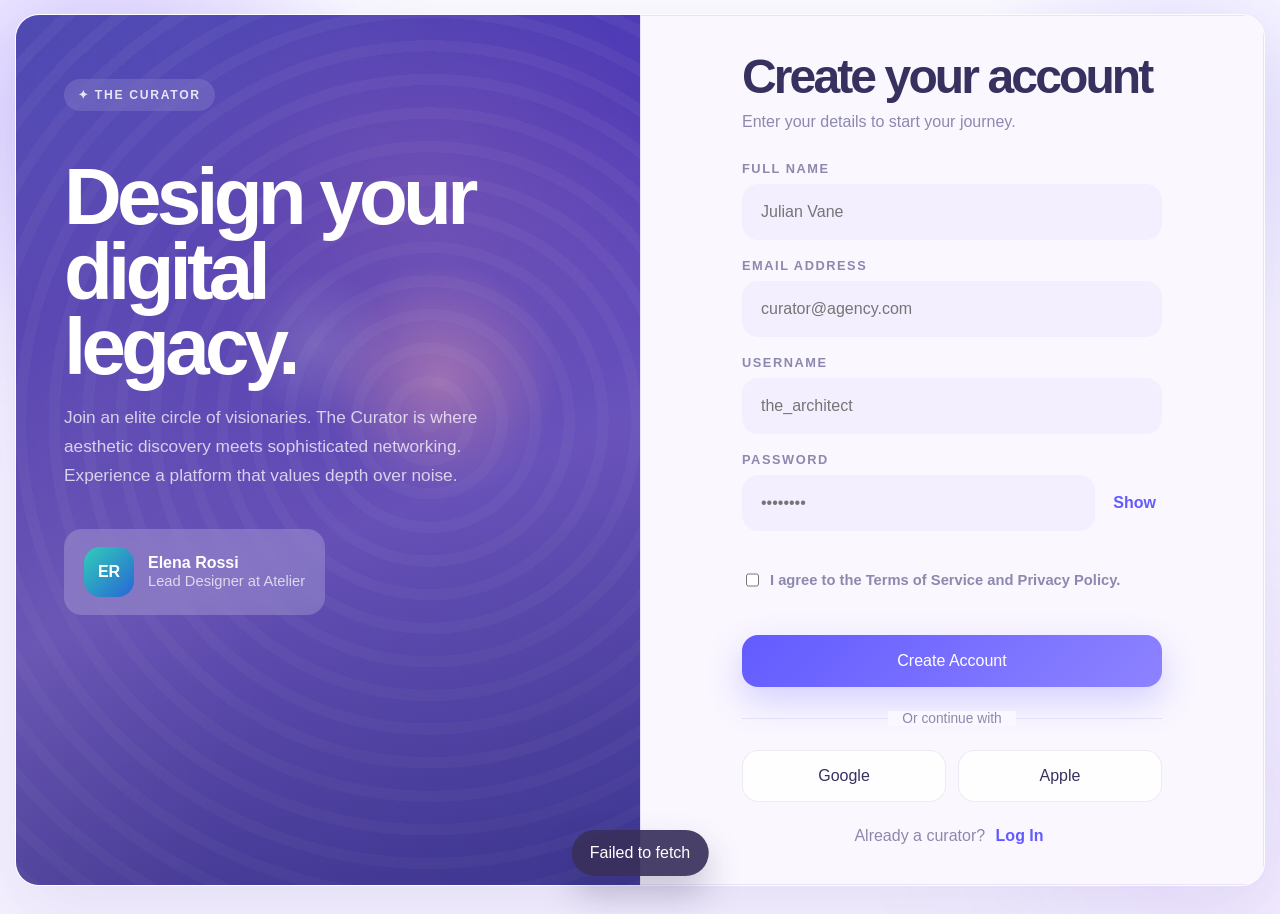
==== commit 73b5c989: "feat(*):integrate ai-search into backend and connect core frontend flows" ====
--- a/frontend/index.html
+++ b/frontend/index.html
@@ -159,6 +159,10 @@
               />
               <small>AI powered</small>
             </label>
+            <button id="image-search-trigger" class="secondary-button" type="button">
+              Image Search
+            </button>
+            <input id="image-search-input" type="file" accept="image/png,image/jpeg,image/webp" hidden />
           </div>
         </header>
 
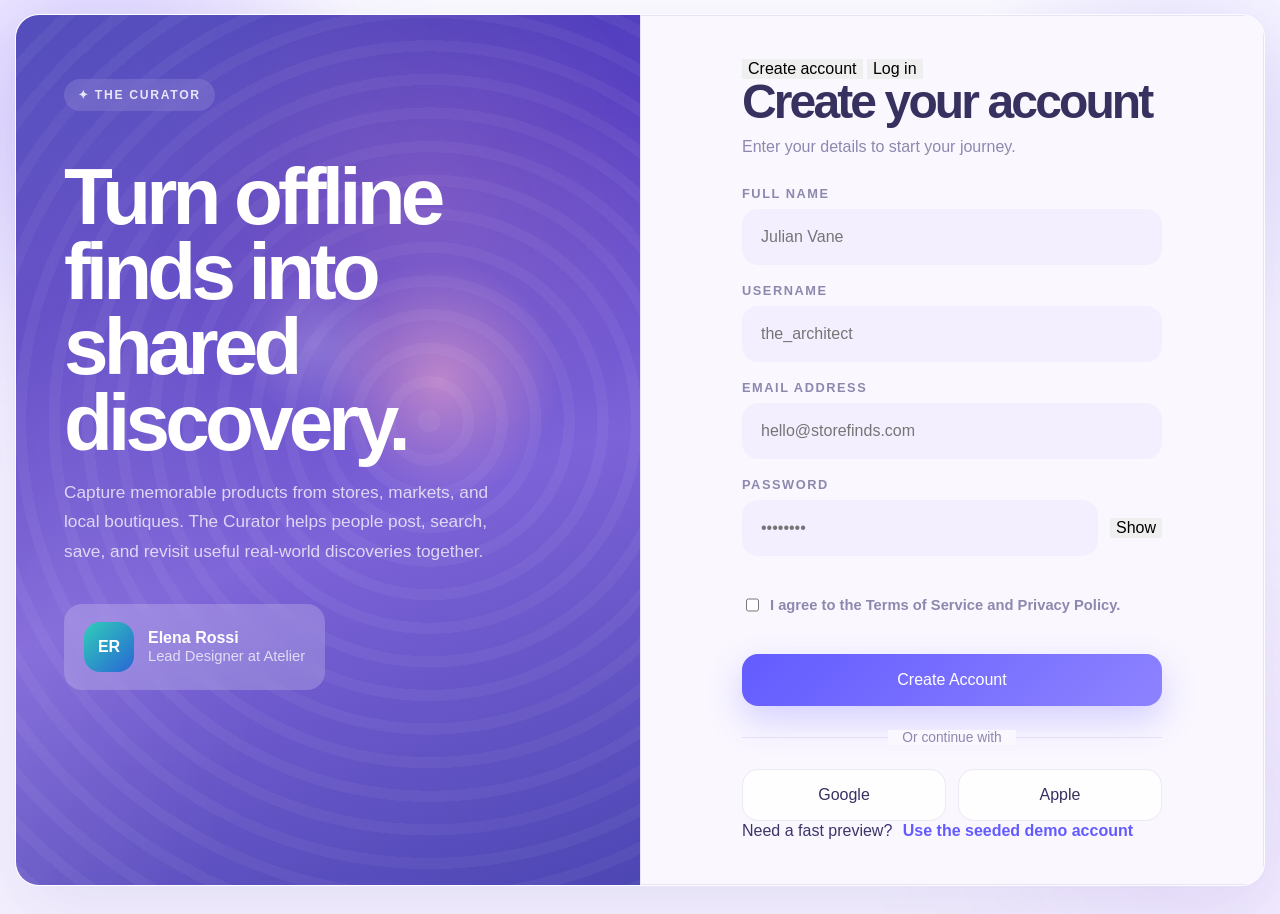
==== commit 424e8145: "feat(*):integrate ai-search into backend and connect core frontend flows" ====
--- a/frontend/index.html
+++ b/frontend/index.html
@@ -6,30 +6,24 @@
     <title>The Curator | Social Discovery Platform</title>
     <meta
       name="description"
-      content="A social discovery platform prototype for posting, searching, saving, commenting on, and reposting unique store finds."
+      content="The Curator is a social discovery platform with a Xiaohongshu-style masonry feed, threaded comments, notifications, and real media uploads."
     />
     <link rel="stylesheet" href="./styles.css" />
   </head>
   <body>
-    <!-- Ambient background effects -->
     <div class="ambient ambient-a"></div>
     <div class="ambient ambient-b"></div>
 
-   
-    <!-- ================= Chenqian Fu' s part ================== -->
-    <!-- ========== Authentication & Main App ==========-->
-
-    <!-- Authentication Screen (Login / Register) -->
-    <section class="screen auth-screen" id="auth-screen">
+    <section class="screen auth-screen is-active" id="auth-screen">
       <div class="auth-visual">
-        <div class="auth-visual-overlay"></div>
+        <div class="auth-overlay"></div>
         <div class="auth-copy">
           <span class="capsule">✦ The Curator</span>
-          <h1>Design your digital legacy.</h1>
+          <h1>Turn offline finds into shared discovery.</h1>
           <p>
-            Join an elite circle of visionaries. The Curator is where aesthetic
-            discovery meets sophisticated networking. Experience a platform that
-            values depth over noise.
+            Capture memorable products from stores, markets, and local boutiques.
+            The Curator helps people post, search, save, and revisit useful
+            real-world discoveries together.
           </p>
 
           <div class="author-card">
@@ -42,52 +36,55 @@
         </div>
       </div>
 
-      <!-- Sign-up form -->
       <div class="auth-panel">
         <div class="auth-panel-inner">
-          <h2>Create your account</h2>
-          <p>Enter your details to start your journey.</p>
+          <div class="auth-mode-toggle">
+            <button class="mode-chip is-active" data-auth-mode="register" type="button">
+              Create account
+            </button>
+            <button class="mode-chip" data-auth-mode="login" type="button">
+              Log in
+            </button>
+          </div>
+
+          <h2 id="auth-title">Create your account</h2>
+          <p id="auth-subtitle">Enter your details to start your journey.</p>
 
           <form id="auth-form" class="auth-form">
-            <label>
+            <label class="auth-register-only">
               <span>Full name</span>
-              <input id="signup-name" type="text" placeholder="Julian Vane" required />
-            </label>
-            <label>
+              <input id="auth-name" type="text" placeholder="Julian Vane" />
+            </label>
+            <label>
+              <span>Username</span>
+              <input id="auth-username" type="text" placeholder="the_architect" required />
+            </label>
+            <label class="auth-register-only">
               <span>Email address</span>
-              <input
-                id="signup-email"
-                type="email"
-                placeholder="curator@agency.com"
-                required
-              />
-            </label>
-            <label>
-              <span>Username</span>
-              <input id="signup-username" type="text" placeholder="the_architect" required />
+              <input id="auth-email" type="email" placeholder="hello@storefinds.com" />
             </label>
             <label>
               <span>Password</span>
               <div class="password-row">
                 <input
-                  id="signup-password"
+                  id="auth-password"
                   type="password"
                   placeholder="••••••••"
                   minlength="6"
                   required
                 />
-                <button id="toggle-password" type="button" class="ghost-icon">
+                <button class="ghost-button" id="toggle-password" type="button">
                   Show
                 </button>
               </div>
             </label>
 
-            <label class="checkbox-row">
-              <input id="signup-agree" type="checkbox" required />
+            <label class="checkbox-row auth-register-only">
+              <input id="auth-agree" type="checkbox" />
               <span>I agree to the Terms of Service and Privacy Policy.</span>
             </label>
 
-            <button class="primary-button auth-submit" type="submit">
+            <button class="primary-button wide" id="auth-submit" type="submit">
               Create Account
             </button>
           </form>
@@ -95,26 +92,27 @@
           <div class="divider"><span>Or continue with</span></div>
 
           <div class="oauth-row">
-            <button class="oauth-button" type="button">Google</button>
-            <button class="oauth-button" type="button">Apple</button>
-          </div>
-
-          <div class="auth-footer">
-            Already a curator?
-            <button id="demo-login" type="button" class="text-button">Log In</button>
-          </div>
-        </div>
-      </div>
-    </section>
-
-    <!-- Main Application Layout -->
-    <section class="screen app-screen hidden" id="app-screen">
-      <!-- Left Sidebar Navigation -->
+            <button class="secondary-button wide oauth-button" data-oauth="Google" type="button">Google</button>
+            <button class="secondary-button wide oauth-button" data-oauth="Apple" type="button">Apple</button>
+          </div>
+
+          <div class="auth-helper">
+            Need a fast preview?
+            <button class="text-button" id="demo-login" type="button">
+              Use the seeded demo account
+            </button>
+          </div>
+        </div>
+      </div>
+    </section>
+
+    <section class="screen dashboard-screen hidden" id="dashboard-screen">
+      <!-- Developer A: Sidebar navigation -->
       <aside class="sidebar">
         <div class="brand">The Curator</div>
-
-        <!-- User profile preview -->
-        <div class="profile-mini">
+        <div class="demo-mode-badge" id="demo-mode-badge">Offline demo mode</div>
+
+        <div class="profile-card">
           <div class="avatar" id="sidebar-avatar">AR</div>
           <div>
             <strong id="sidebar-name">Alex Rivera</strong>
@@ -122,313 +120,341 @@
           </div>
         </div>
 
-        <!-- Main navigation menu -->
-        <nav class="main-nav">
-          <button class="nav-link is-active" data-view="feed" type="button">Feed</button>
-          <button class="nav-link" data-view="explore" type="button">Explore</button>
-          <button class="nav-link" data-view="bookmarks" type="button">Bookmarks</button>
-          <button class="nav-link" data-view="analytics" type="button">Analytics</button>
-          <button class="nav-link" data-view="settings" type="button">Settings</button>
+        <!-- Developer A: Navigation buttons -->
+        <nav class="sidebar-nav">
+          <button class="nav-item is-active" data-route="feed" type="button">Feed</button>
+          <button class="nav-item" data-route="explore" type="button">Explore</button>
+          <button class="nav-item" data-route="profile" type="button">Profile</button>
+          <button class="nav-item" data-route="bookmarks" type="button">Bookmarks</button>
+          <button class="nav-item" data-route="shared" type="button">Shared</button>
+          <button class="nav-item" data-route="analytics" type="button">Analytics</button>
+          <button class="nav-item" data-route="settings" type="button">Settings</button>
         </nav>
 
-        <!-- Create new post button -->
-        <button class="primary-button create-button" id="open-create-post" type="button">
-          Create Post
-        </button>
+        <!-- Developer B: Create Post button (opens modal) -->
+        <button class="primary-button wide" id="open-create-post" type="button">Create Post</button>
       </aside>
 
-      <!-- Main Dashboard Content -->
-      <main class="dashboard">
-        <!-- Top header with greeting and search -->
+      <!-- Developer A: Main content area -->
+      <main class="dashboard-main">
+        <div class="loading-overlay hidden" id="loading-overlay">
+          <div class="loading-content">
+            <div class="loading-spinner large"></div>
+            <p>Loading...</p>
+          </div>
+        </div>
+
+        <!-- Developer A: Dashboard header with title and search -->
         <header class="dashboard-topbar">
           <div>
-            <h1 id="greeting-title">Good morning, Alex.</h1>
-            <p id="greeting-subtitle">
-              Discover what’s trending in your curation circles.
-            </p>
-          </div>
-
-          <!-- Global search bar -->
-          <div class="search-cluster">
+            <h1 id="dashboard-title">Good morning, Alex.</h1>
+            <p id="dashboard-subtitle">Discover what people are finding in stores around you.</p>
+          </div>
+
+          <div class="topbar-actions">
             <label class="search-shell">
               <span>✦</span>
-              <input
-                id="global-search"
-                type="search"
-                placeholder="semantic & multi-modal search..."
-              />
+              <input id="global-search" type="search" placeholder="semantic & multi-modal search..." />
+              <button class="ghost-button search-camera" id="open-image-search" type="button">📷</button>
               <small>AI powered</small>
             </label>
-            <button id="image-search-trigger" class="secondary-button" type="button">
-              Image Search
-            </button>
-            <input id="image-search-input" type="file" accept="image/png,image/jpeg,image/webp" hidden />
+            <button class="icon-pill" id="open-notifications" type="button">
+              Notifications
+              <strong id="notification-badge">0</strong>
+            </button>
           </div>
         </header>
 
-        <!-- Feed View -->
-        <section class="view is-visible" id="view-feed">
-          <div class="cards-grid" id="feed-grid"></div>
-          <section class="community-section panel">
-            <div class="panel-title-row">
-              <div>
-                <span class="micro-label">Curated stream</span>
-                <h2>Latest community finds</h2>
-              </div>
-              <div class="filter-row">
-                <button class="filter-chip is-active" data-feed="all" type="button">All</button>
-                <button class="filter-chip" data-feed="uploaded" type="button">Uploaded</button>
-                <button class="filter-chip" data-feed="reposted" type="button">Reposted</button>
-              </div>
-            </div>
-            <div class="community-list" id="community-list"></div>
-          </section>
+        <!-- Developer A: Filter bar with consistent width buttons -->
+        <div class="filter-bar" id="filter-bar">
+          <button class="filter-chip is-active" data-filter="all" type="button">All</button>
+          <button class="filter-chip" data-filter="uploaded" type="button">Uploaded</button>
+          <button class="filter-chip" data-filter="shared" type="button">Shared</button>
+          <button class="filter-chip" data-filter="bookmarked" type="button">Bookmarked</button>
+          <button class="filter-chip" data-filter="following" type="button">Following</button>
+        </div>
+
+        <!-- Developer A: Content display area -->
+        <section id="dashboard-content"></section>
+      </main>
+
+      <!-- Developer B: Right rail with trending, notifications, and upgrade card -->
+      <aside class="right-rail">
+        <section class="panel trending-panel">
+          <div class="panel-header">
+            <h2>Trending</h2>
+            <span>✦</span>
+          </div>
+          <div id="trending-list" class="trending-list"></div>
         </section>
 
-        <!-- Explore View -->
-        <section class="view" id="view-explore">
-          <section class="panel">
-            <div class="panel-title-row">
-              <div>
-                <span class="micro-label">Explore</span>
-                <h2>Search and discover more collections</h2>
-              </div>
-            </div>
-            <div class="explore-grid" id="explore-grid"></div>
-          </section>
+        <section class="panel notification-summary">
+          <div class="panel-header">
+            <h2>Notification Center</h2>
+            <button class="text-button" id="open-notifications-alt" type="button">Open</button>
+          </div>
+          <div id="notification-preview" class="notification-preview"></div>
         </section>
 
-        <!-- Bookmarks View -->
-        <section class="view" id="view-bookmarks">
-          <section class="panel">
-            <div class="panel-title-row">
-              <div>
-                <span class="micro-label">Bookmarks</span>
-                <h2>Your saved finds</h2>
-              </div>
-            </div>
-            <div class="bookmark-grid" id="bookmark-grid"></div>
-          </section>
-        </section>
-
-        <!-- Analytics View -->
-        <section class="view" id="view-analytics">
-          <section class="panel analytics-panel">
-            <div class="panel-title-row">
-              <div>
-                <span class="micro-label">Analytics</span>
-                <h2>Audience and content performance</h2>
-              </div>
-            </div>
-            <div class="analytics-grid" id="analytics-grid"></div>
-          </section>
-        </section>
-
-        <!-- Settings View -->
-        <section class="view" id="view-settings">
-          <section class="panel settings-panel">
-            <div class="panel-title-row">
-              <div>
-                <span class="micro-label">Settings</span>
-                <h2>Profile and account preferences</h2>
-              </div>
-            </div>
-            <form class="settings-form" id="settings-form">
-              <label>
-                <span>Display name</span>
-                <input id="settings-name" type="text" />
-              </label>
-              <label>
-                <span>Username</span>
-                <input id="settings-username" type="text" />
-              </label>
-              <label>
-                <span>Email</span>
-                <input id="settings-email" type="email" />
-              </label>
-              <label>
-                <span>Bio</span>
-                <textarea id="settings-bio" rows="4"></textarea>
-              </label>
-              <div class="settings-actions">
-                <button class="primary-button" type="submit">Save Changes</button>
-                <button class="secondary-button" id="logout-button" type="button">
-                  Log Out
-                </button>
-              </div>
-            </form>
-          </section>
-        </section>
-      </main>
-
-      <!-- Right sidebar: Trending & Upgrade -->
-      <aside class="right-rail">
-        <section class="trending-card panel">
-          <div class="panel-title-row compact">
-            <h3>Trending</h3>
-            <span>✦</span>
-          </div>
-          <div class="trend-tabs">
-            <button class="trend-tab is-active" data-trend="daily" type="button">Daily</button>
-            <button class="trend-tab" data-trend="weekly" type="button">Weekly</button>
-            <button class="trend-tab" data-trend="monthly" type="button">Monthly</button>
-          </div>
-          <div id="trending-list" class="trending-list"></div>
-          <button class="outline-button" id="open-analytics" type="button">
-            View All Analytics
-          </button>
-        </section>
-
-        <!-- Pro upgrade card -->
         <section class="upgrade-card">
           <span class="micro-label light">Curator Pro</span>
           <h3>Unlock advanced audience insights.</h3>
-          <p>
-            Get detailed breakdowns of who is interacting with your curated
-            collections.
-          </p>
-          <button class="upgrade-button" type="button">Upgrade Now</button>
+          <p>Get detailed breakdowns of who is interacting with your shared local finds.</p>
+          <button class="secondary-inverse" type="button">Upgrade Now</button>
         </section>
       </aside>
     </section>
-    
-    <!-- ================== Xuehan Wang' s part =================-->
-    <!--======= Detail Page + Modal + Comments =======-->
-
-    <!-- Post Detail Screen -->
-    <section class="screen detail-screen hidden" id="detail-screen">
-      <!-- Top navigation bar -->
-      <header class="detail-topbar">
-        <div class="detail-brand-row">
-          <div class="brand small">The Curator</div>
-          <label class="detail-search">
-            <span>⌕</span>
-            <input id="detail-search-input" type="search" placeholder="Search inspiration..." />
-          </label>
-        </div>
-        <div class="detail-actions">
-          <button class="icon-button" type="button">•</button>
-          <button class="icon-button" type="button">+</button>
-          <div class="avatar small" id="detail-user-avatar">AR</div>
-        </div>
-      </header>
-
-      <div class="detail-body">
-        <!-- Back button -->
-        <div class="back-row">
-          <button id="back-to-feed" class="back-button" type="button">← Back to Feed</button>
-        </div>
-
-        <!-- Detail layout: image gallery + info card -->
+
+    <!-- Developer B: Detail overlay for post detail view -->
+    <section class="detail-overlay hidden" id="detail-overlay">
+      <div class="detail-shell">
+        <header class="detail-topbar">
+          <button class="back-button" id="close-detail" type="button">← Back to Feed</button>
+          <div class="detail-topbar-actions">
+            <button class="ghost-button" id="detail-open-notifications" type="button">Notifications</button>
+            <div class="avatar small" id="detail-avatar">AR</div>
+          </div>
+        </header>
+
         <div class="detail-layout">
-          <!-- Image gallery -->
-          <section class="gallery-panel">
+          <section class="detail-visual-panel">
             <div class="detail-hero" id="detail-hero"></div>
             <div class="thumbnail-row" id="thumbnail-row"></div>
           </section>
-
-          <!-- Post information card -->
-          <aside class="detail-info-card" id="detail-info-card"></aside>
-        </div>
-
-        <!-- Comment section -->
+          <aside class="detail-info-panel" id="detail-info-panel"></aside>
+        </div>
+
+        <!-- Developer B: Comments panel -->
         <section class="comments-panel">
-          <div class="comments-title">
+          <div class="comments-header">
             <h2>Thoughts & Feedback</h2>
             <span id="comment-count">0</span>
           </div>
 
-          <!-- Comment input form -->
-          <form id="comment-form" class="comment-input-row">
+          <div class="reply-banner hidden" id="reply-banner">
+            Replying to <strong id="reply-target">comment</strong>
+            <button class="text-button" id="cancel-reply" type="button">Cancel</button>
+          </div>
+
+          <form id="comment-form" class="comment-form">
             <div class="avatar small" id="comment-user-avatar">AR</div>
-            <input
-              id="comment-input"
-              type="text"
-              placeholder="Add to the conversation..."
-            />
+            <input id="comment-input" type="text" placeholder="Add to the conversation..." />
             <button class="send-button" type="submit">➜</button>
           </form>
 
-          <!-- Comment list -->
-          <div id="comment-list" class="comment-list"></div>
-
-          <!-- Load more comments button -->
-          <button class="outline-button wide" id="load-more-comments" type="button">
-            Load more comments
-          </button>
+          <div id="comment-thread" class="comment-thread"></div>
         </section>
       </div>
     </section>
 
-    <!-- Create Post Modal -->
-    <div class="modal hidden" id="create-modal">
-      <div class="modal-backdrop" id="close-modal-backdrop"></div>
+    <aside class="notification-drawer hidden" id="notification-drawer">
+      <div class="drawer-mask" id="close-notification-drawer"></div>
+      <div class="drawer-panel">
+        <div class="drawer-header">
+          <div>
+            <span class="micro-label">Inbox</span>
+            <h2>Notification Center</h2>
+          </div>
+          <div class="drawer-header-actions">
+            <button class="ghost-button" id="toggle-notification-filter" type="button">Unread only</button>
+            <button class="ghost-button" id="mark-all-read" type="button">Mark all read</button>
+            <button class="ghost-button" id="close-notification-button" type="button">Close</button>
+          </div>
+        </div>
+        <div id="notification-list" class="notification-list"></div>
+      </div>
+    </aside>
+
+    <!-- Developer B: Create post modal -->
+    <section class="modal hidden" id="create-modal">
+      <div class="modal-mask" id="close-create-mask"></div>
       <div class="modal-panel">
         <div class="modal-header">
           <div>
-            <span class="micro-label">Create post</span>
-            <h2>Upload a new curated find</h2>
-          </div>
-          <button class="ghost-icon" id="close-create-modal" type="button">Close</button>
-        </div>
-
-        <!-- Create post form -->
+            <span class="micro-label" id="create-modal-label">Create Post</span>
+            <h2 id="create-modal-title">Upload a new local find</h2>
+          </div>
+          <button class="ghost-button" id="close-create-button" type="button">Close</button>
+        </div>
+
         <form id="create-post-form" class="create-form">
+          <input id="editing-post-id" type="hidden" />
           <div class="form-grid">
             <label>
               <span>Title</span>
-              <input id="post-title" type="text" placeholder="The Ethereal Pavilion: A Study in Light & Glass" required />
+              <input id="post-title" type="text" placeholder="A luminous forest-facing living room" required />
             </label>
             <label>
               <span>Category</span>
               <input id="post-category" type="text" placeholder="Interior Design" required />
             </label>
             <label>
-              <span>Price</span>
+              <span>Price Range</span>
               <input id="post-price" type="text" placeholder="$1,450 / hr" />
             </label>
             <label>
               <span>Location</span>
               <input id="post-location" type="text" placeholder="Zurich, CH" required />
             </label>
+            <label>
+              <span>Store Name</span>
+              <input id="post-store-name" type="text" placeholder="Quiet Clay Corner" />
+            </label>
+            <label>
+              <span>Store Address</span>
+              <input id="post-store-address" type="text" placeholder="17 Via Foscolo, Milan, IT" />
+            </label>
           </div>
 
           <label>
             <span>Description</span>
-            <textarea
-              id="post-description"
-              rows="4"
-              placeholder="Describe why this find is special, how it feels, and why other users should discover it."
-              required
-            ></textarea>
+            <textarea id="post-description" rows="5" placeholder="Describe why this find matters and what makes it worth sharing." required></textarea>
           </label>
 
           <label>
-            <span>Associated tags</span>
+            <span>Tags</span>
             <input id="post-tags" type="text" placeholder="#minimalism, #glasshouse, #nature" />
           </label>
 
-          <!-- Image upload area -->
-          <label class="upload-zone">
-            <span>Upload images</span>
+          <div class="ai-tag-row">
+            <button class="secondary-button" id="suggest-tags-button" type="button">AI tag suggestions</button>
+            <div id="suggested-tags" class="suggested-tags"></div>
+          </div>
+
+          <label class="upload-field">
+            <span>Upload Images</span>
             <input id="post-images" type="file" accept="image/*" multiple />
-            <small>Choose up to 4 images. Uploaded images will appear in feed and detail view.</small>
+            <small>最多 4 张，单张 16MB。图片会上传到 Flask 媒体服务并真实存储在磁盘。</small>
           </label>
 
-          <!-- Upload preview area -->
-          <div class="upload-preview" id="upload-preview"></div>
+          <div class="preview-grid" id="preview-grid"></div>
+          <div class="upload-progress hidden" id="upload-progress">
+            <div class="upload-progress-bar" id="upload-progress-bar"></div>
+          </div>
+          <div class="form-error hidden" id="create-form-error"></div>
 
           <div class="form-actions">
-            <button class="secondary-button" id="cancel-create-post" type="button">
-              Cancel
-            </button>
-            <button class="primary-button" type="submit">Publish Post</button>
+            <button class="secondary-button" id="cancel-create-button" type="button">Cancel</button>
+            <button class="primary-button" id="submit-create-button" type="submit">Publish Post</button>
           </div>
         </form>
       </div>
-    </div>
-
-    <!-- Toast notification -->
+    </section>
+
+    <!-- Developer B: Image search modal -->
+    <section class="modal hidden" id="image-search-modal">
+      <div class="modal-mask" id="close-image-search-mask"></div>
+      <div class="modal-panel">
+        <div class="modal-header">
+          <div>
+            <span class="micro-label">Visual Search</span>
+            <h2>Find similar posts by image</h2>
+          </div>
+          <button class="ghost-button" id="close-image-search-button" type="button">Close</button>
+        </div>
+
+        <div class="image-search-content">
+          <div class="image-upload-area" id="image-upload-area">
+            <input id="image-search-file" type="file" accept="image/*" />
+            <div class="upload-hint">
+              <span class="upload-icon">📷</span>
+              <p>Upload an image to find visually similar posts</p>
+              <small>AI powered visual search</small>
+            </div>
+          </div>
+
+          <div class="image-preview-container hidden" id="image-preview-container">
+            <div class="preview-image" id="preview-image"></div>
+            <button class="ghost-button" id="remove-preview-image" type="button">Remove image</button>
+          </div>
+
+          <div class="search-status hidden" id="search-status">
+            <div class="loading-spinner"></div>
+            <p>Searching for visually similar posts...</p>
+          </div>
+
+          <div class="search-results hidden" id="search-results">
+            <h3>Similar Posts</h3>
+            <div class="similar-posts-grid" id="similar-posts-grid"></div>
+          </div>
+
+          <div class="form-actions">
+            <button class="secondary-button" id="cancel-image-search-button" type="button">Cancel</button>
+            <button class="primary-button" id="submit-image-search" type="button" disabled>Search</button>
+          </div>
+        </div>
+      </div>
+    </section>
+
+    <!-- Developer B: Report modal -->
+    <section class="modal hidden" id="report-modal">
+      <div class="modal-mask" id="close-report-mask"></div>
+      <div class="modal-panel">
+        <div class="modal-header">
+          <div>
+            <span class="micro-label">Report Content</span>
+            <h2>Why are you reporting this?</h2>
+          </div>
+          <button class="ghost-button" id="close-report-button" type="button">Close</button>
+        </div>
+
+        <div class="report-content">
+          <input id="report-target-id" type="hidden" />
+          <input id="report-target-type" type="hidden" />
+
+          <div class="report-reasons">
+            <button class="report-reason" data-reason="spam" type="button">
+              <span class="reason-icon">🚫</span>
+              <div>
+                <strong>Spam or misleading</strong>
+                <small>This looks like spam, phishing, or misleading content.</small>
+              </div>
+            </button>
+            <button class="report-reason" data-reason="inappropriate" type="button">
+              <span class="reason-icon">🔞</span>
+              <div>
+                <strong>Inappropriate content</strong>
+                <small>This contains nudity, violence, or other inappropriate material.</small>
+              </div>
+            </button>
+            <button class="report-reason" data-reason="harmful" type="button">
+              <span class="reason-icon">⚠️</span>
+              <div>
+                <strong>Harmful or dangerous</strong>
+                <small>This promotes harm, self-harm, or dangerous activities.</small>
+              </div>
+            </button>
+            <button class="report-reason" data-reason="copyright" type="button">
+              <span class="reason-icon">©️</span>
+              <div>
+                <strong>Copyright infringement</strong>
+                <small>This violates copyright or intellectual property laws.</small>
+              </div>
+            </button>
+            <button class="report-reason" data-reason="other" type="button">
+              <span class="reason-icon">📝</span>
+              <div>
+                <strong>Other</strong>
+                <small>Something else is wrong with this content.</small>
+              </div>
+            </button>
+          </div>
+
+          <div class="report-custom-reason hidden" id="report-custom-reason">
+            <label>
+              <span>Additional details</span>
+              <textarea id="report-message" rows="3" placeholder="Please provide more details about why you're reporting this."></textarea>
+            </label>
+          </div>
+
+          <div class="form-actions">
+            <button class="secondary-button" id="cancel-report-button" type="button">Cancel</button>
+            <button class="primary-button" id="submit-report-button" type="button" disabled>Submit Report</button>
+          </div>
+        </div>
+      </div>
+    </section>
+
     <div class="toast hidden" id="toast"></div>
 
     <script src="./script.js"></script>
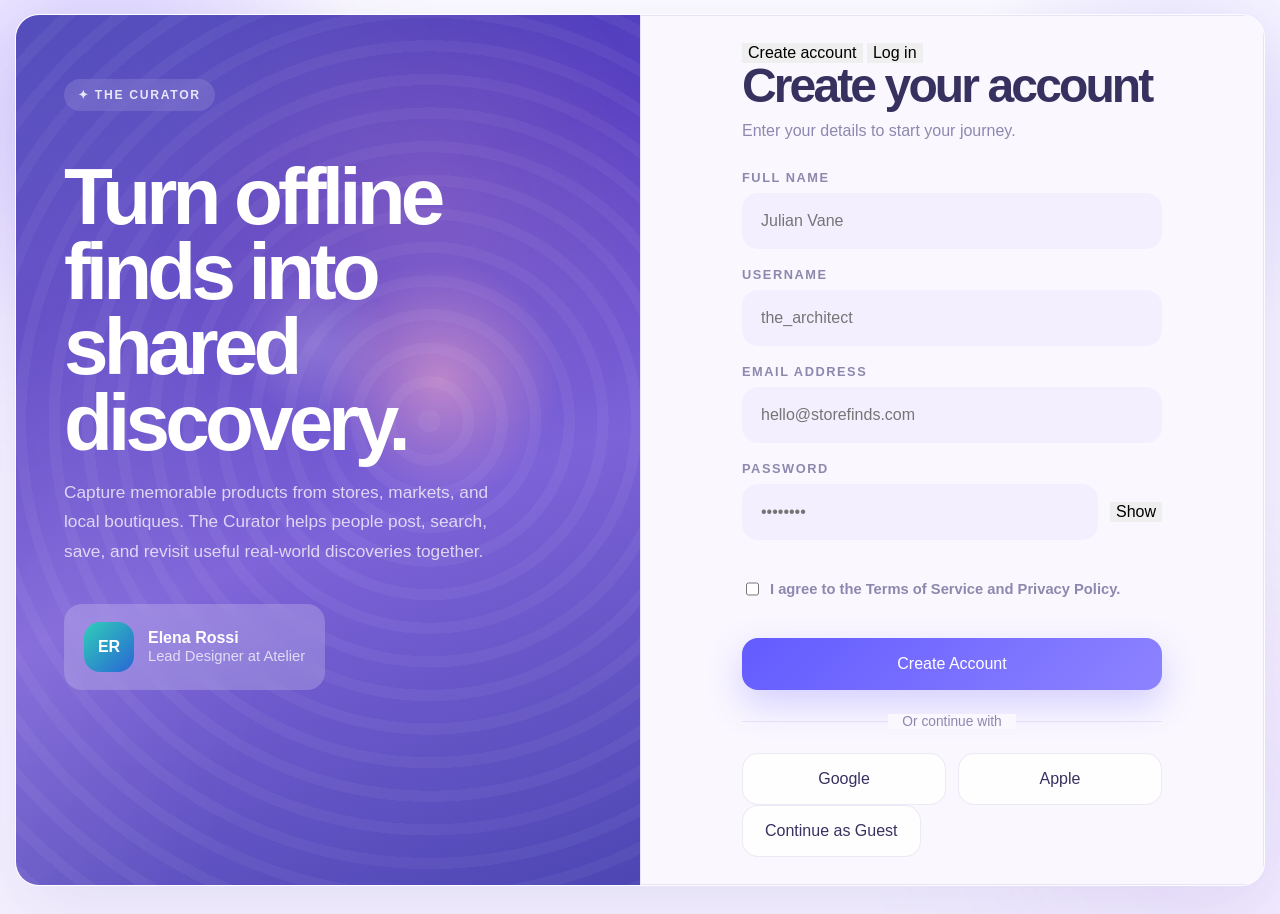
==== commit 9ee28ca7: "feat(*):integrate ai-search into backend and connect core frontend flows" ====
--- a/frontend/index.html
+++ b/frontend/index.html
@@ -1,462 +1,458 @@
 <!DOCTYPE html>
 <html lang="en">
-  <head>
-    <meta charset="UTF-8" />
-    <meta name="viewport" content="width=device-width, initial-scale=1.0" />
-    <title>The Curator | Social Discovery Platform</title>
-    <meta
-      name="description"
-      content="The Curator is a social discovery platform with a Xiaohongshu-style masonry feed, threaded comments, notifications, and real media uploads."
-    />
-    <link rel="stylesheet" href="./styles.css" />
-  </head>
-  <body>
-    <div class="ambient ambient-a"></div>
-    <div class="ambient ambient-b"></div>
-
-    <section class="screen auth-screen is-active" id="auth-screen">
-      <div class="auth-visual">
-        <div class="auth-overlay"></div>
-        <div class="auth-copy">
-          <span class="capsule">✦ The Curator</span>
-          <h1>Turn offline finds into shared discovery.</h1>
-          <p>
-            Capture memorable products from stores, markets, and local boutiques.
-            The Curator helps people post, search, save, and revisit useful
-            real-world discoveries together.
-          </p>
-
-          <div class="author-card">
-            <div class="avatar avatar-teal">ER</div>
+
+<head>
+  <meta charset="UTF-8" />
+  <meta name="viewport" content="width=device-width, initial-scale=1.0" />
+  <title>The Curator | Social Discovery Platform</title>
+  <meta name="description"
+    content="The Curator is a social discovery platform with a Xiaohongshu-style masonry feed, threaded comments, notifications, and real media uploads." />
+  <link rel="stylesheet" href="./styles.css" />
+</head>
+
+<body>
+  <div class="ambient ambient-a"></div>
+  <div class="ambient ambient-b"></div>
+
+  <section class="screen auth-screen is-active" id="auth-screen">
+    <div class="auth-visual">
+      <div class="auth-overlay"></div>
+      <div class="auth-copy">
+        <span class="capsule">✦ The Curator</span>
+        <h1>Turn offline finds into shared discovery.</h1>
+        <p>
+          Capture memorable products from stores, markets, and local boutiques.
+          The Curator helps people post, search, save, and revisit useful
+          real-world discoveries together.
+        </p>
+
+        <div class="author-card">
+          <div class="avatar avatar-teal">ER</div>
+          <div>
+            <strong>Elena Rossi</strong>
+            <span>Lead Designer at Atelier</span>
+          </div>
+        </div>
+      </div>
+    </div>
+
+    <div class="auth-panel">
+      <div class="auth-panel-inner">
+        <div class="auth-mode-toggle">
+          <button class="mode-chip is-active" data-auth-mode="register" type="button">
+            Create account
+          </button>
+          <button class="mode-chip" data-auth-mode="login" type="button">
+            Log in
+          </button>
+        </div>
+
+        <h2 id="auth-title">Create your account</h2>
+        <p id="auth-subtitle">Enter your details to start your journey.</p>
+
+        <form id="auth-form" class="auth-form">
+          <label class="auth-register-only">
+            <span>Full name</span>
+            <input id="auth-name" type="text" placeholder="Julian Vane" />
+          </label>
+          <label>
+            <span>Username</span>
+            <input id="auth-username" type="text" placeholder="the_architect" required />
+          </label>
+          <label class="auth-register-only">
+            <span>Email address</span>
+            <input id="auth-email" type="email" placeholder="hello@storefinds.com" />
+          </label>
+          <label>
+            <span>Password</span>
+            <div class="password-row">
+              <input id="auth-password" type="password" placeholder="••••••••" minlength="6" required />
+              <button class="ghost-button" id="toggle-password" type="button">
+                Show
+              </button>
+            </div>
+          </label>
+
+          <label class="checkbox-row auth-register-only">
+            <input id="auth-agree" type="checkbox" />
+            <span>I agree to the Terms of Service and Privacy Policy.</span>
+          </label>
+
+          <button class="primary-button wide" id="auth-submit" type="submit">
+            Create Account
+          </button>
+        </form>
+
+        <div class="divider"><span>Or continue with</span></div>
+
+        <div class="oauth-row">
+          <button class="secondary-button wide oauth-button" data-oauth="Google" type="button">Google</button>
+          <button class="secondary-button wide oauth-button" data-oauth="Apple" type="button">Apple</button>
+        </div>
+
+
+
+        <button class="secondary-button wide" id="guest-login" type="button">
+          Continue as Guest
+        </button>
+      </div>
+    </div>
+  </section>
+
+  <section class="screen dashboard-screen hidden" id="dashboard-screen">
+    <!-- Developer A: Sidebar navigation -->
+    <aside class="sidebar">
+      <div class="brand">The Curator</div>
+      <div class="demo-mode-badge" id="demo-mode-badge">Offline demo mode</div>
+
+      <div class="profile-card">
+        <div class="avatar" id="sidebar-avatar">AR</div>
+        <div>
+          <strong id="sidebar-name">Alex Rivera</strong>
+          <span id="sidebar-role">Curator Gold</span>
+        </div>
+      </div>
+
+      <!-- Developer A: Navigation buttons -->
+      <nav class="sidebar-nav">
+        <button class="nav-item is-active" data-route="feed" type="button">Feed</button>
+        <button class="nav-item" data-route="explore" type="button">Explore</button>
+        <button class="nav-item" data-route="profile" type="button">Profile</button>
+        <button class="nav-item" data-route="bookmarks" type="button">Bookmarks</button>
+        <button class="nav-item" data-route="shared" type="button">Shared</button>
+        <button class="nav-item" data-route="analytics" type="button">Analytics</button>
+        <button class="nav-item" data-route="settings" type="button">Settings</button>
+      </nav>
+
+      <!-- Developer B: Create Post button (opens modal) -->
+      <button class="primary-button wide" id="open-create-post" type="button">Create Post</button>
+    </aside>
+
+    <!-- Developer A: Main content area -->
+    <main class="dashboard-main">
+      <div class="loading-overlay hidden" id="loading-overlay">
+        <div class="loading-content">
+          <div class="loading-spinner large"></div>
+          <p>Loading...</p>
+        </div>
+      </div>
+
+      <!-- Developer A: Dashboard header with title and search -->
+      <header class="dashboard-topbar">
+        <div>
+          <h1 id="dashboard-title">Good morning, Alex.</h1>
+          <p id="dashboard-subtitle">Discover what people are finding in stores around you.</p>
+        </div>
+
+        <div class="topbar-actions">
+          <label class="search-shell">
+            <span>✦</span>
+            <input id="global-search" type="search" placeholder="semantic & multi-modal search..." />
+            <button class="ghost-button search-camera" id="open-image-search" type="button">📷</button>
+            <small>AI powered</small>
+          </label>
+          <button class="icon-pill" id="open-notifications" type="button">
+            Notifications
+            <strong id="notification-badge">0</strong>
+          </button>
+        </div>
+      </header>
+
+      <!-- Developer A: Filter bar with consistent width buttons -->
+      <div class="filter-bar" id="filter-bar">
+        <button class="filter-chip is-active" data-filter="all" type="button">All</button>
+        <button class="filter-chip" data-filter="uploaded" type="button">Uploaded</button>
+        <button class="filter-chip" data-filter="shared" type="button">Shared</button>
+        <button class="filter-chip" data-filter="bookmarked" type="button">Bookmarked</button>
+        <button class="filter-chip" data-filter="following" type="button">Following</button>
+      </div>
+
+      <!-- Developer A: Content display area -->
+      <section id="dashboard-content"></section>
+    </main>
+
+    <!-- Developer B: Right rail with trending, notifications, and upgrade card -->
+    <aside class="right-rail">
+      <section class="panel trending-panel">
+        <div class="panel-header">
+          <h2>Trending</h2>
+          <span>✦</span>
+        </div>
+        <div id="trending-list" class="trending-list"></div>
+      </section>
+
+      <section class="panel notification-summary">
+        <div class="panel-header">
+          <h2>Notification Center</h2>
+          <button class="text-button" id="open-notifications-alt" type="button">Open</button>
+        </div>
+        <div id="notification-preview" class="notification-preview"></div>
+      </section>
+
+      <section class="upgrade-card">
+        <span class="micro-label light">Curator Pro</span>
+        <h3>Unlock advanced audience insights.</h3>
+        <p>Get detailed breakdowns of who is interacting with your shared local finds.</p>
+        <button class="secondary-inverse" type="button">Upgrade Now</button>
+      </section>
+    </aside>
+  </section>
+
+  <!-- Developer B: Detail overlay for post detail view -->
+  <section class="detail-overlay hidden" id="detail-overlay">
+    <div class="detail-shell">
+      <header class="detail-topbar">
+        <button class="back-button" id="close-detail" type="button">← Back to Feed</button>
+        <div class="detail-topbar-actions">
+          <button class="ghost-button" id="detail-open-notifications" type="button">Notifications</button>
+          <div class="avatar small" id="detail-avatar">AR</div>
+        </div>
+      </header>
+
+      <div class="detail-layout">
+        <section class="detail-visual-panel">
+          <div class="detail-hero" id="detail-hero"></div>
+          <div class="thumbnail-row" id="thumbnail-row"></div>
+        </section>
+        <aside class="detail-info-panel" id="detail-info-panel"></aside>
+      </div>
+
+      <!-- Developer B: Comments panel -->
+      <section class="comments-panel">
+        <div class="comments-header">
+          <h2>Thoughts & Feedback</h2>
+          <span id="comment-count">0</span>
+        </div>
+
+        <div class="reply-banner hidden" id="reply-banner">
+          Replying to <strong id="reply-target">comment</strong>
+          <button class="text-button" id="cancel-reply" type="button">Cancel</button>
+        </div>
+
+        <form id="comment-form" class="comment-form">
+          <div class="avatar small" id="comment-user-avatar">AR</div>
+          <input id="comment-input" type="text" placeholder="Add to the conversation..." />
+          <button class="send-button" type="submit">➜</button>
+        </form>
+
+        <div id="comment-thread" class="comment-thread"></div>
+      </section>
+    </div>
+  </section>
+
+  <aside class="notification-drawer hidden" id="notification-drawer">
+    <div class="drawer-mask" id="close-notification-drawer"></div>
+    <div class="drawer-panel">
+      <div class="drawer-header">
+        <div>
+          <span class="micro-label">Inbox</span>
+          <h2>Notification Center</h2>
+        </div>
+        <div class="drawer-header-actions">
+          <button class="ghost-button" id="toggle-notification-filter" type="button">Unread only</button>
+          <button class="ghost-button" id="mark-all-read" type="button">Mark all read</button>
+          <button class="ghost-button" id="close-notification-button" type="button">Close</button>
+        </div>
+      </div>
+      <div id="notification-list" class="notification-list"></div>
+    </div>
+  </aside>
+
+  <!-- Developer B: Create post modal -->
+  <section class="modal hidden" id="create-modal">
+    <div class="modal-mask" id="close-create-mask"></div>
+    <div class="modal-panel">
+      <div class="modal-header">
+        <div>
+          <span class="micro-label" id="create-modal-label">Create Post</span>
+          <h2 id="create-modal-title">Upload a new local find</h2>
+        </div>
+        <button class="ghost-button" id="close-create-button" type="button">Close</button>
+      </div>
+
+      <form id="create-post-form" class="create-form">
+        <input id="editing-post-id" type="hidden" />
+        <div class="form-grid">
+          <label>
+            <span>Title</span>
+            <input id="post-title" type="text" placeholder="A luminous forest-facing living room" required />
+          </label>
+          <label>
+            <span>Category</span>
+            <input id="post-category" type="text" placeholder="Interior Design" required />
+          </label>
+          <label>
+            <span>Price Range</span>
+            <input id="post-price" type="text" placeholder="$1,450 / hr" />
+          </label>
+          <label>
+            <span>Location</span>
+            <input id="post-location" type="text" placeholder="Zurich, CH" required />
+          </label>
+          <label>
+            <span>Store Name</span>
+            <input id="post-store-name" type="text" placeholder="Quiet Clay Corner" />
+          </label>
+          <label>
+            <span>Store Address</span>
+            <input id="post-store-address" type="text" placeholder="17 Via Foscolo, Milan, IT" />
+          </label>
+        </div>
+
+        <label>
+          <span>Description</span>
+          <textarea id="post-description" rows="5"
+            placeholder="Describe why this find matters and what makes it worth sharing." required></textarea>
+        </label>
+
+        <label>
+          <span>Tags</span>
+          <input id="post-tags" type="text" placeholder="#minimalism, #glasshouse, #nature" />
+        </label>
+
+        <div class="ai-tag-row">
+          <button class="secondary-button" id="suggest-tags-button" type="button">AI tag suggestions</button>
+          <div id="suggested-tags" class="suggested-tags"></div>
+        </div>
+
+        <label class="upload-field">
+          <span>Upload Images</span>
+          <input id="post-images" type="file" accept="image/*" multiple />
+          <small>最多 4 张，单张 16MB。图片会上传到 Flask 媒体服务并真实存储在磁盘。</small>
+        </label>
+
+        <div class="preview-grid" id="preview-grid"></div>
+        <div class="upload-progress hidden" id="upload-progress">
+          <div class="upload-progress-bar" id="upload-progress-bar"></div>
+        </div>
+        <div class="form-error hidden" id="create-form-error"></div>
+
+        <div class="form-actions">
+          <button class="secondary-button" id="cancel-create-button" type="button">Cancel</button>
+          <button class="primary-button" id="submit-create-button" type="submit">Publish Post</button>
+        </div>
+      </form>
+    </div>
+  </section>
+
+  <!-- Developer B: Image search modal -->
+  <section class="modal hidden" id="image-search-modal">
+    <div class="modal-mask" id="close-image-search-mask"></div>
+    <div class="modal-panel">
+      <div class="modal-header">
+        <div>
+          <span class="micro-label">Visual Search</span>
+          <h2>Find similar posts by image</h2>
+        </div>
+        <button class="ghost-button" id="close-image-search-button" type="button">Close</button>
+      </div>
+
+      <div class="image-search-content">
+        <div class="image-upload-area" id="image-upload-area">
+          <input id="image-search-file" type="file" accept="image/*" />
+          <div class="upload-hint">
+            <span class="upload-icon">📷</span>
+            <p>Upload an image to find visually similar posts</p>
+            <small>AI powered visual search</small>
+          </div>
+        </div>
+
+        <div class="image-preview-container hidden" id="image-preview-container">
+          <div class="preview-image" id="preview-image"></div>
+          <button class="ghost-button" id="remove-preview-image" type="button">Remove image</button>
+        </div>
+
+        <div class="search-status hidden" id="search-status">
+          <div class="loading-spinner"></div>
+          <p>Searching for visually similar posts...</p>
+        </div>
+
+        <div class="search-results hidden" id="search-results">
+          <h3>Similar Posts</h3>
+          <div class="similar-posts-grid" id="similar-posts-grid"></div>
+        </div>
+
+        <div class="form-actions">
+          <button class="secondary-button" id="cancel-image-search-button" type="button">Cancel</button>
+          <button class="primary-button" id="submit-image-search" type="button" disabled>Search</button>
+        </div>
+      </div>
+    </div>
+  </section>
+
+  <!-- Developer B: Report modal -->
+  <section class="modal hidden" id="report-modal">
+    <div class="modal-mask" id="close-report-mask"></div>
+    <div class="modal-panel">
+      <div class="modal-header">
+        <div>
+          <span class="micro-label">Report Content</span>
+          <h2>Why are you reporting this?</h2>
+        </div>
+        <button class="ghost-button" id="close-report-button" type="button">Close</button>
+      </div>
+
+      <div class="report-content">
+        <input id="report-target-id" type="hidden" />
+        <input id="report-target-type" type="hidden" />
+
+        <div class="report-reasons">
+          <button class="report-reason" data-reason="spam" type="button">
+            <span class="reason-icon">🚫</span>
             <div>
-              <strong>Elena Rossi</strong>
-              <span>Lead Designer at Atelier</span>
-            </div>
-          </div>
-        </div>
-      </div>
-
-      <div class="auth-panel">
-        <div class="auth-panel-inner">
-          <div class="auth-mode-toggle">
-            <button class="mode-chip is-active" data-auth-mode="register" type="button">
-              Create account
-            </button>
-            <button class="mode-chip" data-auth-mode="login" type="button">
-              Log in
-            </button>
-          </div>
-
-          <h2 id="auth-title">Create your account</h2>
-          <p id="auth-subtitle">Enter your details to start your journey.</p>
-
-          <form id="auth-form" class="auth-form">
-            <label class="auth-register-only">
-              <span>Full name</span>
-              <input id="auth-name" type="text" placeholder="Julian Vane" />
-            </label>
-            <label>
-              <span>Username</span>
-              <input id="auth-username" type="text" placeholder="the_architect" required />
-            </label>
-            <label class="auth-register-only">
-              <span>Email address</span>
-              <input id="auth-email" type="email" placeholder="hello@storefinds.com" />
-            </label>
-            <label>
-              <span>Password</span>
-              <div class="password-row">
-                <input
-                  id="auth-password"
-                  type="password"
-                  placeholder="••••••••"
-                  minlength="6"
-                  required
-                />
-                <button class="ghost-button" id="toggle-password" type="button">
-                  Show
-                </button>
-              </div>
-            </label>
-
-            <label class="checkbox-row auth-register-only">
-              <input id="auth-agree" type="checkbox" />
-              <span>I agree to the Terms of Service and Privacy Policy.</span>
-            </label>
-
-            <button class="primary-button wide" id="auth-submit" type="submit">
-              Create Account
-            </button>
-          </form>
-
-          <div class="divider"><span>Or continue with</span></div>
-
-          <div class="oauth-row">
-            <button class="secondary-button wide oauth-button" data-oauth="Google" type="button">Google</button>
-            <button class="secondary-button wide oauth-button" data-oauth="Apple" type="button">Apple</button>
-          </div>
-
-          <div class="auth-helper">
-            Need a fast preview?
-            <button class="text-button" id="demo-login" type="button">
-              Use the seeded demo account
-            </button>
-          </div>
-        </div>
-      </div>
-    </section>
-
-    <section class="screen dashboard-screen hidden" id="dashboard-screen">
-      <!-- Developer A: Sidebar navigation -->
-      <aside class="sidebar">
-        <div class="brand">The Curator</div>
-        <div class="demo-mode-badge" id="demo-mode-badge">Offline demo mode</div>
-
-        <div class="profile-card">
-          <div class="avatar" id="sidebar-avatar">AR</div>
-          <div>
-            <strong id="sidebar-name">Alex Rivera</strong>
-            <span id="sidebar-role">Curator Gold</span>
-          </div>
-        </div>
-
-        <!-- Developer A: Navigation buttons -->
-        <nav class="sidebar-nav">
-          <button class="nav-item is-active" data-route="feed" type="button">Feed</button>
-          <button class="nav-item" data-route="explore" type="button">Explore</button>
-          <button class="nav-item" data-route="profile" type="button">Profile</button>
-          <button class="nav-item" data-route="bookmarks" type="button">Bookmarks</button>
-          <button class="nav-item" data-route="shared" type="button">Shared</button>
-          <button class="nav-item" data-route="analytics" type="button">Analytics</button>
-          <button class="nav-item" data-route="settings" type="button">Settings</button>
-        </nav>
-
-        <!-- Developer B: Create Post button (opens modal) -->
-        <button class="primary-button wide" id="open-create-post" type="button">Create Post</button>
-      </aside>
-
-      <!-- Developer A: Main content area -->
-      <main class="dashboard-main">
-        <div class="loading-overlay hidden" id="loading-overlay">
-          <div class="loading-content">
-            <div class="loading-spinner large"></div>
-            <p>Loading...</p>
-          </div>
-        </div>
-
-        <!-- Developer A: Dashboard header with title and search -->
-        <header class="dashboard-topbar">
-          <div>
-            <h1 id="dashboard-title">Good morning, Alex.</h1>
-            <p id="dashboard-subtitle">Discover what people are finding in stores around you.</p>
-          </div>
-
-          <div class="topbar-actions">
-            <label class="search-shell">
-              <span>✦</span>
-              <input id="global-search" type="search" placeholder="semantic & multi-modal search..." />
-              <button class="ghost-button search-camera" id="open-image-search" type="button">📷</button>
-              <small>AI powered</small>
-            </label>
-            <button class="icon-pill" id="open-notifications" type="button">
-              Notifications
-              <strong id="notification-badge">0</strong>
-            </button>
-          </div>
-        </header>
-
-        <!-- Developer A: Filter bar with consistent width buttons -->
-        <div class="filter-bar" id="filter-bar">
-          <button class="filter-chip is-active" data-filter="all" type="button">All</button>
-          <button class="filter-chip" data-filter="uploaded" type="button">Uploaded</button>
-          <button class="filter-chip" data-filter="shared" type="button">Shared</button>
-          <button class="filter-chip" data-filter="bookmarked" type="button">Bookmarked</button>
-          <button class="filter-chip" data-filter="following" type="button">Following</button>
-        </div>
-
-        <!-- Developer A: Content display area -->
-        <section id="dashboard-content"></section>
-      </main>
-
-      <!-- Developer B: Right rail with trending, notifications, and upgrade card -->
-      <aside class="right-rail">
-        <section class="panel trending-panel">
-          <div class="panel-header">
-            <h2>Trending</h2>
-            <span>✦</span>
-          </div>
-          <div id="trending-list" class="trending-list"></div>
-        </section>
-
-        <section class="panel notification-summary">
-          <div class="panel-header">
-            <h2>Notification Center</h2>
-            <button class="text-button" id="open-notifications-alt" type="button">Open</button>
-          </div>
-          <div id="notification-preview" class="notification-preview"></div>
-        </section>
-
-        <section class="upgrade-card">
-          <span class="micro-label light">Curator Pro</span>
-          <h3>Unlock advanced audience insights.</h3>
-          <p>Get detailed breakdowns of who is interacting with your shared local finds.</p>
-          <button class="secondary-inverse" type="button">Upgrade Now</button>
-        </section>
-      </aside>
-    </section>
-
-    <!-- Developer B: Detail overlay for post detail view -->
-    <section class="detail-overlay hidden" id="detail-overlay">
-      <div class="detail-shell">
-        <header class="detail-topbar">
-          <button class="back-button" id="close-detail" type="button">← Back to Feed</button>
-          <div class="detail-topbar-actions">
-            <button class="ghost-button" id="detail-open-notifications" type="button">Notifications</button>
-            <div class="avatar small" id="detail-avatar">AR</div>
-          </div>
-        </header>
-
-        <div class="detail-layout">
-          <section class="detail-visual-panel">
-            <div class="detail-hero" id="detail-hero"></div>
-            <div class="thumbnail-row" id="thumbnail-row"></div>
-          </section>
-          <aside class="detail-info-panel" id="detail-info-panel"></aside>
-        </div>
-
-        <!-- Developer B: Comments panel -->
-        <section class="comments-panel">
-          <div class="comments-header">
-            <h2>Thoughts & Feedback</h2>
-            <span id="comment-count">0</span>
-          </div>
-
-          <div class="reply-banner hidden" id="reply-banner">
-            Replying to <strong id="reply-target">comment</strong>
-            <button class="text-button" id="cancel-reply" type="button">Cancel</button>
-          </div>
-
-          <form id="comment-form" class="comment-form">
-            <div class="avatar small" id="comment-user-avatar">AR</div>
-            <input id="comment-input" type="text" placeholder="Add to the conversation..." />
-            <button class="send-button" type="submit">➜</button>
-          </form>
-
-          <div id="comment-thread" class="comment-thread"></div>
-        </section>
-      </div>
-    </section>
-
-    <aside class="notification-drawer hidden" id="notification-drawer">
-      <div class="drawer-mask" id="close-notification-drawer"></div>
-      <div class="drawer-panel">
-        <div class="drawer-header">
-          <div>
-            <span class="micro-label">Inbox</span>
-            <h2>Notification Center</h2>
-          </div>
-          <div class="drawer-header-actions">
-            <button class="ghost-button" id="toggle-notification-filter" type="button">Unread only</button>
-            <button class="ghost-button" id="mark-all-read" type="button">Mark all read</button>
-            <button class="ghost-button" id="close-notification-button" type="button">Close</button>
-          </div>
-        </div>
-        <div id="notification-list" class="notification-list"></div>
-      </div>
-    </aside>
-
-    <!-- Developer B: Create post modal -->
-    <section class="modal hidden" id="create-modal">
-      <div class="modal-mask" id="close-create-mask"></div>
-      <div class="modal-panel">
-        <div class="modal-header">
-          <div>
-            <span class="micro-label" id="create-modal-label">Create Post</span>
-            <h2 id="create-modal-title">Upload a new local find</h2>
-          </div>
-          <button class="ghost-button" id="close-create-button" type="button">Close</button>
-        </div>
-
-        <form id="create-post-form" class="create-form">
-          <input id="editing-post-id" type="hidden" />
-          <div class="form-grid">
-            <label>
-              <span>Title</span>
-              <input id="post-title" type="text" placeholder="A luminous forest-facing living room" required />
-            </label>
-            <label>
-              <span>Category</span>
-              <input id="post-category" type="text" placeholder="Interior Design" required />
-            </label>
-            <label>
-              <span>Price Range</span>
-              <input id="post-price" type="text" placeholder="$1,450 / hr" />
-            </label>
-            <label>
-              <span>Location</span>
-              <input id="post-location" type="text" placeholder="Zurich, CH" required />
-            </label>
-            <label>
-              <span>Store Name</span>
-              <input id="post-store-name" type="text" placeholder="Quiet Clay Corner" />
-            </label>
-            <label>
-              <span>Store Address</span>
-              <input id="post-store-address" type="text" placeholder="17 Via Foscolo, Milan, IT" />
-            </label>
-          </div>
-
-          <label>
-            <span>Description</span>
-            <textarea id="post-description" rows="5" placeholder="Describe why this find matters and what makes it worth sharing." required></textarea>
-          </label>
-
-          <label>
-            <span>Tags</span>
-            <input id="post-tags" type="text" placeholder="#minimalism, #glasshouse, #nature" />
-          </label>
-
-          <div class="ai-tag-row">
-            <button class="secondary-button" id="suggest-tags-button" type="button">AI tag suggestions</button>
-            <div id="suggested-tags" class="suggested-tags"></div>
-          </div>
-
-          <label class="upload-field">
-            <span>Upload Images</span>
-            <input id="post-images" type="file" accept="image/*" multiple />
-            <small>最多 4 张，单张 16MB。图片会上传到 Flask 媒体服务并真实存储在磁盘。</small>
-          </label>
-
-          <div class="preview-grid" id="preview-grid"></div>
-          <div class="upload-progress hidden" id="upload-progress">
-            <div class="upload-progress-bar" id="upload-progress-bar"></div>
-          </div>
-          <div class="form-error hidden" id="create-form-error"></div>
-
-          <div class="form-actions">
-            <button class="secondary-button" id="cancel-create-button" type="button">Cancel</button>
-            <button class="primary-button" id="submit-create-button" type="submit">Publish Post</button>
-          </div>
-        </form>
-      </div>
-    </section>
-
-    <!-- Developer B: Image search modal -->
-    <section class="modal hidden" id="image-search-modal">
-      <div class="modal-mask" id="close-image-search-mask"></div>
-      <div class="modal-panel">
-        <div class="modal-header">
-          <div>
-            <span class="micro-label">Visual Search</span>
-            <h2>Find similar posts by image</h2>
-          </div>
-          <button class="ghost-button" id="close-image-search-button" type="button">Close</button>
-        </div>
-
-        <div class="image-search-content">
-          <div class="image-upload-area" id="image-upload-area">
-            <input id="image-search-file" type="file" accept="image/*" />
-            <div class="upload-hint">
-              <span class="upload-icon">📷</span>
-              <p>Upload an image to find visually similar posts</p>
-              <small>AI powered visual search</small>
-            </div>
-          </div>
-
-          <div class="image-preview-container hidden" id="image-preview-container">
-            <div class="preview-image" id="preview-image"></div>
-            <button class="ghost-button" id="remove-preview-image" type="button">Remove image</button>
-          </div>
-
-          <div class="search-status hidden" id="search-status">
-            <div class="loading-spinner"></div>
-            <p>Searching for visually similar posts...</p>
-          </div>
-
-          <div class="search-results hidden" id="search-results">
-            <h3>Similar Posts</h3>
-            <div class="similar-posts-grid" id="similar-posts-grid"></div>
-          </div>
-
-          <div class="form-actions">
-            <button class="secondary-button" id="cancel-image-search-button" type="button">Cancel</button>
-            <button class="primary-button" id="submit-image-search" type="button" disabled>Search</button>
-          </div>
-        </div>
-      </div>
-    </section>
-
-    <!-- Developer B: Report modal -->
-    <section class="modal hidden" id="report-modal">
-      <div class="modal-mask" id="close-report-mask"></div>
-      <div class="modal-panel">
-        <div class="modal-header">
-          <div>
-            <span class="micro-label">Report Content</span>
-            <h2>Why are you reporting this?</h2>
-          </div>
-          <button class="ghost-button" id="close-report-button" type="button">Close</button>
-        </div>
-
-        <div class="report-content">
-          <input id="report-target-id" type="hidden" />
-          <input id="report-target-type" type="hidden" />
-
-          <div class="report-reasons">
-            <button class="report-reason" data-reason="spam" type="button">
-              <span class="reason-icon">🚫</span>
-              <div>
-                <strong>Spam or misleading</strong>
-                <small>This looks like spam, phishing, or misleading content.</small>
-              </div>
-            </button>
-            <button class="report-reason" data-reason="inappropriate" type="button">
-              <span class="reason-icon">🔞</span>
-              <div>
-                <strong>Inappropriate content</strong>
-                <small>This contains nudity, violence, or other inappropriate material.</small>
-              </div>
-            </button>
-            <button class="report-reason" data-reason="harmful" type="button">
-              <span class="reason-icon">⚠️</span>
-              <div>
-                <strong>Harmful or dangerous</strong>
-                <small>This promotes harm, self-harm, or dangerous activities.</small>
-              </div>
-            </button>
-            <button class="report-reason" data-reason="copyright" type="button">
-              <span class="reason-icon">©️</span>
-              <div>
-                <strong>Copyright infringement</strong>
-                <small>This violates copyright or intellectual property laws.</small>
-              </div>
-            </button>
-            <button class="report-reason" data-reason="other" type="button">
-              <span class="reason-icon">📝</span>
-              <div>
-                <strong>Other</strong>
-                <small>Something else is wrong with this content.</small>
-              </div>
-            </button>
-          </div>
-
-          <div class="report-custom-reason hidden" id="report-custom-reason">
-            <label>
-              <span>Additional details</span>
-              <textarea id="report-message" rows="3" placeholder="Please provide more details about why you're reporting this."></textarea>
-            </label>
-          </div>
-
-          <div class="form-actions">
-            <button class="secondary-button" id="cancel-report-button" type="button">Cancel</button>
-            <button class="primary-button" id="submit-report-button" type="button" disabled>Submit Report</button>
-          </div>
-        </div>
-      </div>
-    </section>
-
-    <div class="toast hidden" id="toast"></div>
-
-    <script src="./script.js"></script>
-  </body>
-</html>
+              <strong>Spam or misleading</strong>
+              <small>This looks like spam, phishing, or misleading content.</small>
+            </div>
+          </button>
+          <button class="report-reason" data-reason="inappropriate" type="button">
+            <span class="reason-icon">🔞</span>
+            <div>
+              <strong>Inappropriate content</strong>
+              <small>This contains nudity, violence, or other inappropriate material.</small>
+            </div>
+          </button>
+          <button class="report-reason" data-reason="harmful" type="button">
+            <span class="reason-icon">⚠️</span>
+            <div>
+              <strong>Harmful or dangerous</strong>
+              <small>This promotes harm, self-harm, or dangerous activities.</small>
+            </div>
+          </button>
+          <button class="report-reason" data-reason="copyright" type="button">
+            <span class="reason-icon">©️</span>
+            <div>
+              <strong>Copyright infringement</strong>
+              <small>This violates copyright or intellectual property laws.</small>
+            </div>
+          </button>
+          <button class="report-reason" data-reason="other" type="button">
+            <span class="reason-icon">📝</span>
+            <div>
+              <strong>Other</strong>
+              <small>Something else is wrong with this content.</small>
+            </div>
+          </button>
+        </div>
+
+        <div class="report-custom-reason hidden" id="report-custom-reason">
+          <label>
+            <span>Additional details</span>
+            <textarea id="report-message" rows="3"
+              placeholder="Please provide more details about why you're reporting this."></textarea>
+          </label>
+        </div>
+
+        <div class="form-actions">
+          <button class="secondary-button" id="cancel-report-button" type="button">Cancel</button>
+          <button class="primary-button" id="submit-report-button" type="button" disabled>Submit Report</button>
+        </div>
+      </div>
+    </div>
+  </section>
+
+  <div class="toast hidden" id="toast"></div>
+
+  <script src="./script.js"></script>
+</body>
+
+</html>
--- a/frontend/styles.css
+++ b/frontend/styles.css
@@ -218,6 +218,17 @@
   background: linear-gradient(135deg, #4d4267, #262138);
 }
 
+.author-name {
+  cursor: pointer;
+  color: var(--accent);
+  transition: color 180ms ease;
+}
+
+.author-name:hover {
+  color: var(--accent-soft);
+  text-decoration: underline;
+}
+
 .avatar.small {
   width: 34px;
   height: 34px;
@@ -468,6 +479,29 @@
   background: #faf7ff;
 }
 
+.auth-divider {
+  position: relative;
+  margin: 18px 0;
+  text-align: center;
+  color: var(--muted);
+  font-size: 0.86rem;
+}
+
+.auth-divider::before {
+  content: "";
+  position: absolute;
+  top: 50%;
+  left: 0;
+  right: 0;
+  border-top: 1px solid var(--line);
+}
+
+.auth-divider span {
+  position: relative;
+  padding: 0 14px;
+  background: #faf7ff;
+}
+
 .oauth-row {
   display: grid;
   grid-template-columns: 1fr 1fr;
@@ -1545,3 +1579,277 @@
     min-height: 260px;
   }
 }
+
+/* Admin Panel Styles */
+.admin-section {
+  margin-bottom: 24px;
+}
+
+.admin-section .section-header {
+  display: flex;
+  justify-content: space-between;
+  align-items: center;
+  margin-bottom: 20px;
+}
+
+.admin-section h3 {
+  margin: 0 0 16px 0;
+  color: var(--text-dark);
+  font-size: 1.4rem;
+}
+
+/* Moderation List */
+.moderation-list {
+  display: flex;
+  flex-direction: column;
+  gap: 16px;
+}
+
+.moderation-item {
+  display: flex;
+  gap: 16px;
+  padding: 16px;
+  border-radius: 18px;
+  background: var(--panel);
+  border: 1px solid var(--line);
+}
+
+.moderation-preview {
+  width: 100px;
+  height: 100px;
+  border-radius: 12px;
+  background-size: cover;
+  background-position: center;
+  flex-shrink: 0;
+}
+
+.moderation-content {
+  flex: 1;
+  display: flex;
+  flex-direction: column;
+}
+
+.moderation-content h4 {
+  margin: 0 0 8px 0;
+  font-size: 1.1rem;
+  color: var(--text-dark);
+}
+
+.moderation-content p {
+  margin: 0 0 10px 0;
+  color: var(--text);
+  font-size: 0.9rem;
+  overflow: hidden;
+  text-overflow: ellipsis;
+  display: -webkit-box;
+  -webkit-line-clamp: 2;
+  -webkit-box-orient: vertical;
+}
+
+.moderation-meta {
+  display: flex;
+  gap: 16px;
+  margin-bottom: 12px;
+  font-size: 0.84rem;
+  color: var(--muted);
+}
+
+.moderation-actions {
+  display: flex;
+  gap: 10px;
+  margin-top: auto;
+}
+
+/* Report List */
+.report-list {
+  display: flex;
+  flex-direction: column;
+  gap: 16px;
+}
+
+.report-item {
+  padding: 16px;
+  border-radius: 18px;
+  background: var(--panel);
+  border: 1px solid var(--line);
+}
+
+.report-header {
+  display: flex;
+  gap: 10px;
+  margin-bottom: 12px;
+}
+
+.report-type,
+.report-reason {
+  padding: 4px 12px;
+  border-radius: 20px;
+  font-size: 0.76rem;
+  font-weight: 600;
+}
+
+.report-type {
+  background: rgba(103, 88, 255, 0.1);
+  color: var(--accent);
+}
+
+.report-reason {
+  background: rgba(255, 165, 0, 0.1);
+  color: #e67e22;
+}
+
+.report-content p {
+  margin: 0 0 10px 0;
+  color: var(--text);
+}
+
+.report-meta {
+  display: flex;
+  gap: 16px;
+  font-size: 0.84rem;
+  color: var(--muted);
+}
+
+.report-actions {
+  display: flex;
+  gap: 10px;
+  margin-top: 12px;
+}
+
+/* Logs List */
+.logs-list {
+  display: flex;
+  flex-direction: column;
+  gap: 8px;
+}
+
+.log-item {
+  display: flex;
+  gap: 16px;
+  padding: 12px 16px;
+  border-radius: 12px;
+  background: var(--panel);
+  font-size: 0.9rem;
+}
+
+.log-action {
+  color: var(--accent);
+  font-weight: 600;
+  min-width: 100px;
+}
+
+.log-target {
+  color: var(--text-dark);
+  min-width: 120px;
+}
+
+.log-moderator {
+  color: var(--text);
+  flex: 1;
+}
+
+.log-time {
+  color: var(--muted);
+}
+
+/* Category Tree */
+.category-tree {
+  padding-left: 0;
+}
+
+.category-list {
+  list-style: none;
+  padding-left: 0;
+}
+
+.category-item {
+  margin-bottom: 8px;
+}
+
+.category-row {
+  display: flex;
+  align-items: center;
+  gap: 12px;
+  padding: 10px 12px;
+  border-radius: 12px;
+  background: var(--panel);
+}
+
+.category-row span {
+  flex: 1;
+}
+
+.category-actions {
+  display: flex;
+  gap: 8px;
+}
+
+/* Stores Grid */
+.stores-grid {
+  display: grid;
+  grid-template-columns: repeat(auto-fill, minmax(280px, 1fr));
+  gap: 16px;
+}
+
+.store-card {
+  padding: 16px;
+  border-radius: 18px;
+  background: var(--panel);
+  border: 1px solid var(--line);
+}
+
+.store-card h4 {
+  margin: 0 0 6px 0;
+  color: var(--text-dark);
+}
+
+.store-card p {
+  margin: 0 0 12px 0;
+  color: var(--text);
+  font-size: 0.9rem;
+}
+
+.store-status {
+  display: inline-block;
+  padding: 4px 12px;
+  border-radius: 20px;
+  font-size: 0.76rem;
+  font-weight: 600;
+  margin-bottom: 12px;
+}
+
+.store-status.active {
+  background: rgba(46, 213, 115, 0.1);
+  color: #2ed573;
+}
+
+.store-status.inactive {
+  background: rgba(149, 165, 166, 0.1);
+  color: #95a5a6;
+}
+
+.store-actions {
+  display: flex;
+  gap: 8px;
+}
+
+/* Tags Container */
+.tags-container {
+  display: flex;
+  flex-wrap: wrap;
+  gap: 12px;
+}
+
+.tag-item {
+  display: flex;
+  align-items: center;
+  gap: 10px;
+  padding: 10px 14px;
+  border-radius: 12px;
+  background: var(--panel);
+}
+
+.tag-score {
+  font-size: 0.84rem;
+  color: var(--muted);
+}
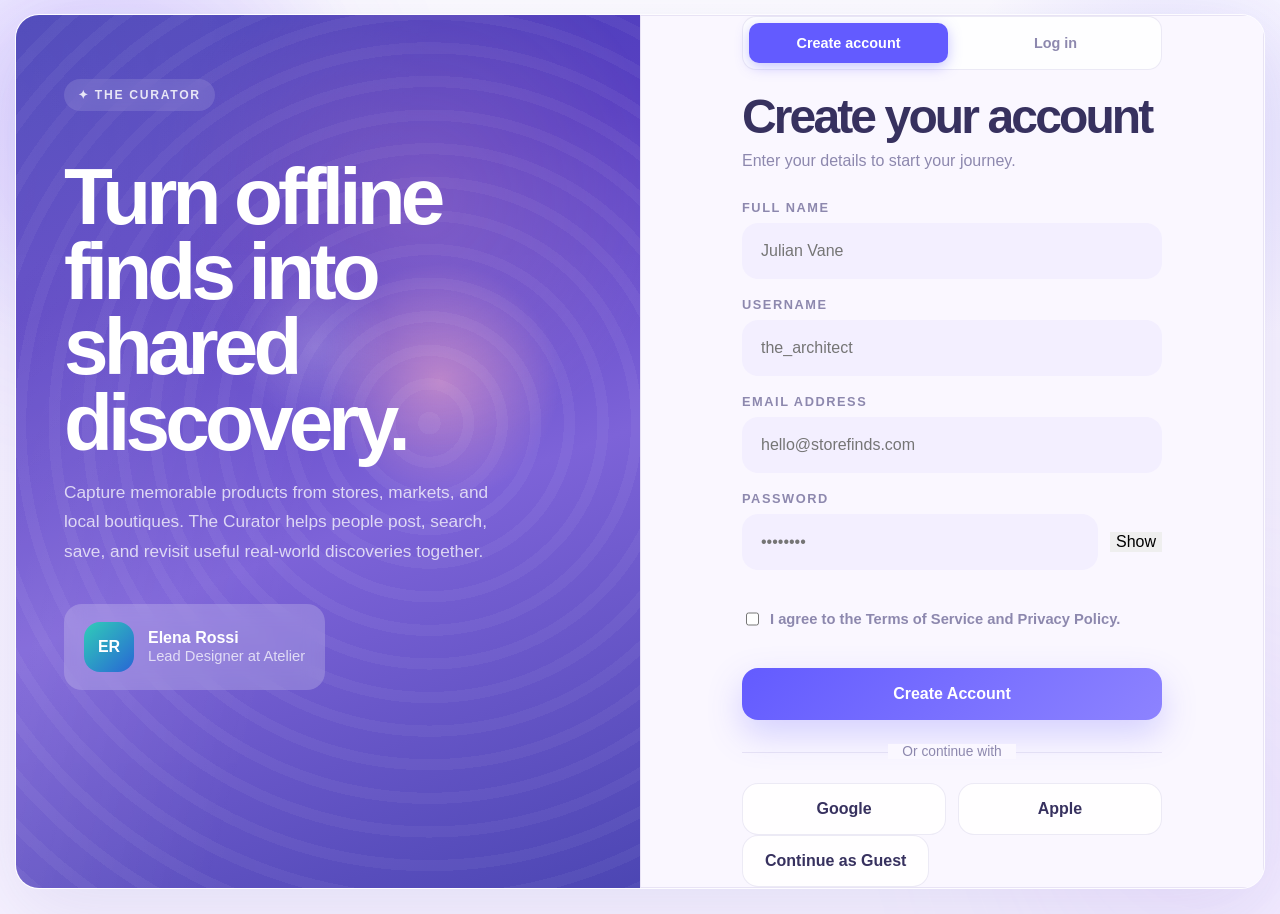
==== commit 77dd82d5: "feat(*):integrate ai-search into backend and connect core frontend flows" ====
--- a/frontend/index.html
+++ b/frontend/index.html
@@ -317,8 +317,9 @@
 
         <label class="upload-field">
           <span>Upload Images</span>
-          <input id="post-images" type="file" accept="image/*" multiple />
-          <small>最多 4 张，单张 16MB。图片会上传到 Flask 媒体服务并真实存储在磁盘。</small>
+          <input id="post-images" type="file" accept="image/*" multiple class="hidden-file-input" />
+          <button class="secondary-button upload-trigger" id="choose-post-images" type="button">Choose Files</button>
+          <small>Max 4 images, 16MB each. Images will be uploaded to Flask media service and stored on disk.</small>
         </label>
 
         <div class="preview-grid" id="preview-grid"></div>
--- a/frontend/styles.css
+++ b/frontend/styles.css
@@ -147,11 +147,17 @@
 .filter-chip,
 .trend-tab,
 .send-button,
-.icon-button {
+.icon-button,
+.danger-button,
+.back-button,
+.follow-button {
   min-height: 52px;
   padding: 0 22px;
   border-radius: 16px;
+  border: 0;
   cursor: pointer;
+  font-weight: 600;
+  font-size: 1rem;
   transition:
     transform 180ms ease,
     box-shadow 180ms ease,
@@ -168,14 +174,18 @@
 .filter-chip:hover,
 .trend-tab:hover,
 .icon-button:hover,
-.send-button:hover {
+.send-button:hover,
+.danger-button:hover,
+.back-button:hover,
+.follow-button:hover {
   transform: translateY(-1px);
 }
 
 /* Primary gradient button */
 .primary-button,
 .upgrade-button,
-.send-button {
+.send-button,
+.follow-button {
   color: white;
   background: linear-gradient(135deg, var(--accent), var(--accent-soft));
   box-shadow: 0 14px 34px rgba(99, 91, 255, 0.25);
@@ -193,17 +203,36 @@
   border: 1px solid var(--line);
 }
 
+.secondary-button:hover,
+.outline-button:hover,
+.oauth-button:hover,
+.filter-chip:hover,
+.trend-tab:hover,
+.icon-button:hover {
+  color: var(--accent);
+  border-color: var(--accent);
+  background: rgba(255, 255, 255, 0.95);
+}
+
 .outline-button.wide {
   width: 100%;
 }
 
 /* Ghost & text transparent button */
 .ghost-icon,
-.text-button {
+.text-button,
+.back-button {
   color: var(--accent);
   background: transparent;
   cursor: pointer;
   font-weight: 600;
+}
+
+/* Danger button for destructive actions */
+.danger-button {
+  color: white;
+  background: linear-gradient(135deg, #ef4444, #dc2626);
+  box-shadow: 0 14px 34px rgba(239, 68, 68, 0.25);
 }
 
 /* Avatar user head portrait */
@@ -252,7 +281,7 @@
 
 /* ==============================================
             【Chenqian Fu' s part starts】
-   register/login page、sidebar menu、navigation、Feed/Explore/Bookmarks/Analytics/Settings 主页面
+   register/login page, sidebar menu, navigation, Feed/Explore/Bookmarks/Analytics/Settings main page
 ============================================== */
 
 /* Auth screen layout */
@@ -371,6 +400,41 @@
 .auth-panel-inner>p {
   margin: 12px 0 30px;
   color: var(--muted);
+}
+
+/* Auth mode toggle */
+.auth-mode-toggle {
+  display: flex;
+  gap: 8px;
+  padding: 6px;
+  background: rgba(255, 255, 255, 0.8);
+  border-radius: 14px;
+  border: 1px solid var(--line);
+  margin-bottom: 24px;
+}
+
+.auth-mode-toggle .mode-chip {
+  flex: 1;
+  padding: 12px 16px;
+  border: none;
+  border-radius: 10px;
+  background: transparent;
+  color: var(--muted);
+  font-weight: 600;
+  font-size: 0.9rem;
+  cursor: pointer;
+  transition: all 200ms ease;
+}
+
+.auth-mode-toggle .mode-chip:hover {
+  color: var(--text-dark);
+  background: rgba(0, 0, 0, 0.03);
+}
+
+.auth-mode-toggle .mode-chip.is-active {
+  color: white;
+  background: var(--accent);
+  box-shadow: 0 4px 14px rgba(99, 91, 255, 0.35);
 }
 
 /* Form layout */
@@ -1045,6 +1109,13 @@
   display: flex;
   gap: 12px;
   flex-wrap: wrap;
+  margin-top: 20px;
+  justify-content: center;
+}
+
+.settings-actions button,
+.form-actions button {
+  min-width: 140px;
 }
 
 /* Right sidebar */
@@ -1127,9 +1198,6 @@
 .upgrade-button {
   width: 100%;
   margin-top: 20px;
-  color: var(--accent);
-  background: white;
-  box-shadow: none;
 }
 
 /* ==============================================
@@ -1193,8 +1261,6 @@
 
 .back-button {
   color: var(--text);
-  background: transparent;
-  cursor: pointer;
 }
 
 /* Detail main layout */
@@ -1258,8 +1324,6 @@
   min-height: 42px;
   padding: 0 14px;
   border-radius: 12px;
-  color: white;
-  background: linear-gradient(135deg, var(--accent), var(--accent-soft));
 }
 
 .detail-meta-grid {
@@ -1437,6 +1501,10 @@
   display: grid;
   grid-template-columns: 1fr 1fr;
   gap: 16px;
+}
+
+.form-grid .full-width {
+  grid-column: 1 / -1;
 }
 
 /* Image upload zone */
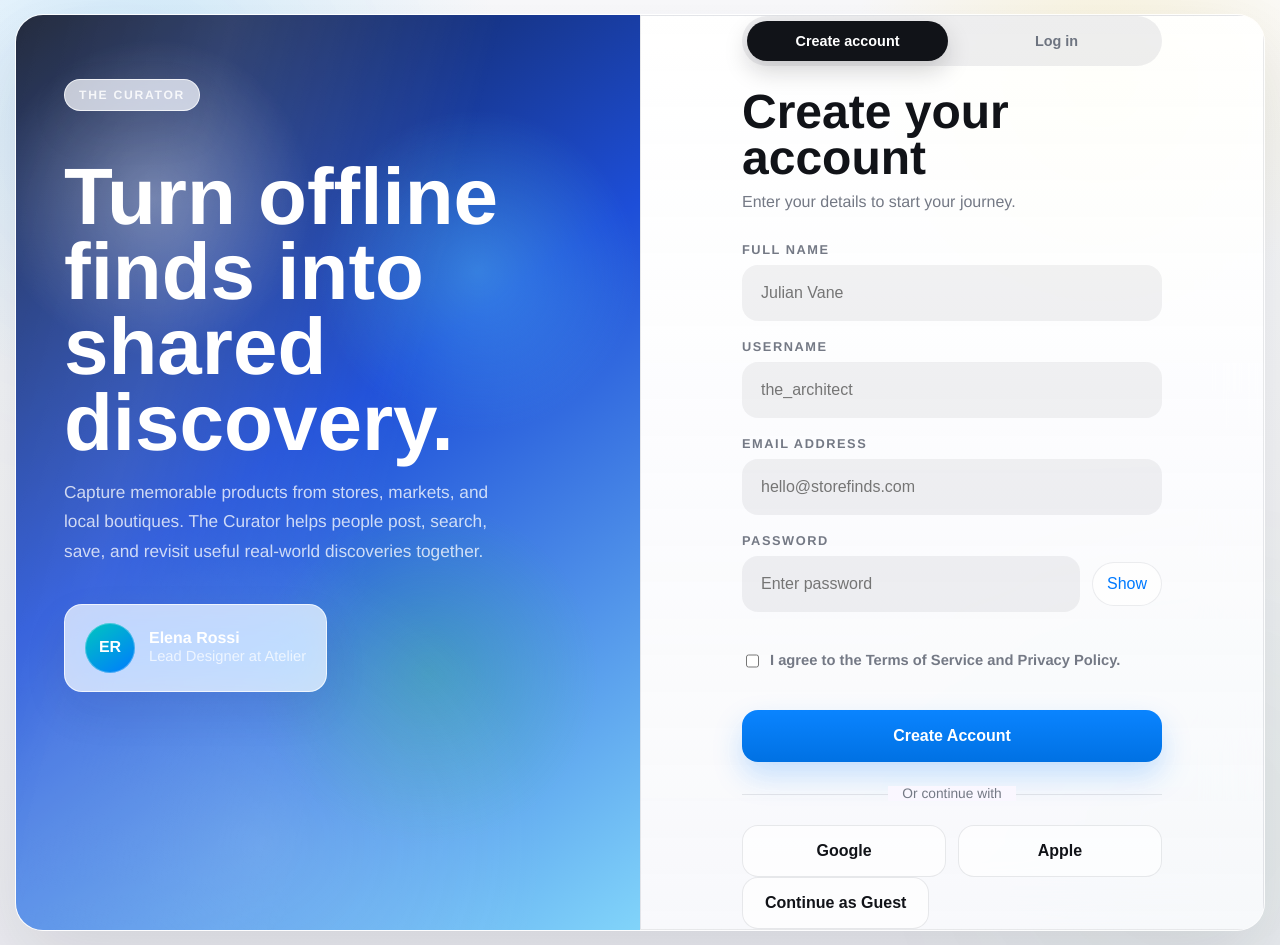
==== commit 7910a793: "feat(frontend): merge latest blue web UI" ====
--- a/frontend/index.html
+++ b/frontend/index.html
@@ -1,5 +1,9 @@
 <!DOCTYPE html>
 <html lang="en">
+<!--
+  Owners: Chenqian Fu, Xuehan Wang
+  Purpose: V2 web frontend entry page for authentication and social discovery flows.
+-->
 
 <head>
   <meta charset="UTF-8" />
@@ -18,7 +22,7 @@
     <div class="auth-visual">
       <div class="auth-overlay"></div>
       <div class="auth-copy">
-        <span class="capsule">✦ The Curator</span>
+        <span class="capsule">The Curator</span>
         <h1>Turn offline finds into shared discovery.</h1>
         <p>
           Capture memorable products from stores, markets, and local boutiques.
@@ -66,7 +70,7 @@
           <label>
             <span>Password</span>
             <div class="password-row">
-              <input id="auth-password" type="password" placeholder="••••••••" minlength="6" required />
+              <input id="auth-password" type="password" placeholder="Enter password" minlength="6" required />
               <button class="ghost-button" id="toggle-password" type="button">
                 Show
               </button>
@@ -100,12 +104,12 @@
   </section>
 
   <section class="screen dashboard-screen hidden" id="dashboard-screen">
-    <!-- Developer A: Sidebar navigation -->
+    <!-- Chenqian Fu: Sidebar navigation -->
     <aside class="sidebar">
       <div class="brand">The Curator</div>
       <div class="demo-mode-badge" id="demo-mode-badge">Offline demo mode</div>
 
-      <div class="profile-card">
+      <div class="profile-card" data-route="profile" role="button" tabindex="0" aria-label="Open profile">
         <div class="avatar" id="sidebar-avatar">AR</div>
         <div>
           <strong id="sidebar-name">Alex Rivera</strong>
@@ -113,22 +117,40 @@
         </div>
       </div>
 
-      <!-- Developer A: Navigation buttons -->
+      <!-- Chenqian Fu: Navigation buttons -->
       <nav class="sidebar-nav">
-        <button class="nav-item is-active" data-route="feed" type="button">Feed</button>
-        <button class="nav-item" data-route="explore" type="button">Explore</button>
-        <button class="nav-item" data-route="profile" type="button">Profile</button>
-        <button class="nav-item" data-route="bookmarks" type="button">Bookmarks</button>
-        <button class="nav-item" data-route="shared" type="button">Shared</button>
-        <button class="nav-item" data-route="analytics" type="button">Analytics</button>
-        <button class="nav-item" data-route="settings" type="button">Settings</button>
+        <button class="nav-item is-active" data-route="feed" type="button">
+          <svg viewBox="0 0 24 24" aria-hidden="true">
+            <path d="M12 5.5 14 10l4.5 2-4.5 2-2 4.5-2-4.5-4.5-2 4.5-2 2-4.5Z" />
+          </svg>
+          <span>For You</span>
+        </button>
+        <button class="nav-item" data-route="explore" type="button">
+          <svg viewBox="0 0 24 24" aria-hidden="true">
+            <circle cx="12" cy="12" r="8" />
+            <path d="m14.8 9.2-1.7 3.9-3.9 1.7 1.7-3.9 3.9-1.7Z" />
+          </svg>
+          <span>Explore</span>
+        </button>
+        <button class="nav-item" data-route="settings" type="button">
+          <svg viewBox="0 0 24 24" aria-hidden="true">
+            <path d="M12 8.2a3.8 3.8 0 1 0 0 7.6 3.8 3.8 0 0 0 0-7.6Z" />
+            <path d="M18.4 13.4c.1-.5.1-.9.1-1.4s0-.9-.1-1.4l2-1.5-2-3.4-2.4 1a8 8 0 0 0-2.4-1.4L13.3 3h-4l-.4 2.3a8 8 0 0 0-2.4 1.4l-2.4-1-2 3.4 2 1.5A7 7 0 0 0 4 12c0 .5 0 .9.1 1.4l-2 1.5 2 3.4 2.4-1a8 8 0 0 0 2.4 1.4l.4 2.3h4l.4-2.3a8 8 0 0 0 2.4-1.4l2.4 1 2-3.4-2.1-1.5Z" />
+          </svg>
+          <span>Settings</span>
+        </button>
       </nav>
 
-      <!-- Developer B: Create Post button (opens modal) -->
-      <button class="primary-button wide" id="open-create-post" type="button">Create Post</button>
+      <!-- Xuehan Wang: Create Post button (opens modal) -->
+      <button class="primary-button wide" id="open-create-post" type="button" aria-label="Create Post" title="Create Post">
+        <svg viewBox="0 0 24 24" aria-hidden="true">
+          <path d="M12 5v14M5 12h14" />
+        </svg>
+        <span>Create Post</span>
+      </button>
     </aside>
 
-    <!-- Developer A: Main content area -->
+    <!-- Chenqian Fu: Main content area -->
     <main class="dashboard-main">
       <div class="loading-overlay hidden" id="loading-overlay">
         <div class="loading-content">
@@ -137,28 +159,37 @@
         </div>
       </div>
 
-      <!-- Developer A: Dashboard header with title and search -->
+      <!-- Chenqian Fu: Dashboard header with title and search -->
       <header class="dashboard-topbar">
         <div>
-          <h1 id="dashboard-title">Good morning, Alex.</h1>
-          <p id="dashboard-subtitle">Discover what people are finding in stores around you.</p>
+          <h1 id="dashboard-title">Good afternoon</h1>
+          <p id="dashboard-subtitle"></p>
         </div>
 
         <div class="topbar-actions">
           <label class="search-shell">
-            <span>✦</span>
+            <span>Search</span>
             <input id="global-search" type="search" placeholder="semantic & multi-modal search..." />
-            <button class="ghost-button search-camera" id="open-image-search" type="button">📷</button>
-            <small>AI powered</small>
-          </label>
-          <button class="icon-pill" id="open-notifications" type="button">
-            Notifications
+            <button class="ghost-button search-camera" id="open-image-search" type="button" aria-label="Image search"
+              title="Image search">
+              <svg viewBox="0 0 24 24" aria-hidden="true">
+                <path d="M4 8.5A2.5 2.5 0 0 1 6.5 6h1.8l1.2-1.6A1 1 0 0 1 10.3 4h3.4a1 1 0 0 1 .8.4L15.7 6h1.8A2.5 2.5 0 0 1 20 8.5v8A2.5 2.5 0 0 1 17.5 19h-11A2.5 2.5 0 0 1 4 16.5v-8Z" />
+                <circle cx="12" cy="12.5" r="3.4" />
+              </svg>
+            </button>
+          </label>
+          <button class="icon-pill" id="open-notifications" type="button" aria-label="Notifications"
+            title="Notifications">
+            <svg viewBox="0 0 24 24" aria-hidden="true">
+              <path d="M18 9.8a6 6 0 0 0-12 0c0 7-2.4 6.5-2.4 8.2h16.8c0-1.7-2.4-1.2-2.4-8.2Z" />
+              <path d="M9.5 20a2.6 2.6 0 0 0 5 0" />
+            </svg>
             <strong id="notification-badge">0</strong>
           </button>
         </div>
       </header>
 
-      <!-- Developer A: Filter bar with consistent width buttons -->
+      <!-- Chenqian Fu: Filter bar with consistent width buttons -->
       <div class="filter-bar" id="filter-bar">
         <button class="filter-chip is-active" data-filter="all" type="button">All</button>
         <button class="filter-chip" data-filter="uploaded" type="button">Uploaded</button>
@@ -167,16 +198,16 @@
         <button class="filter-chip" data-filter="following" type="button">Following</button>
       </div>
 
-      <!-- Developer A: Content display area -->
+      <!-- Chenqian Fu: Content display area -->
       <section id="dashboard-content"></section>
     </main>
 
-    <!-- Developer B: Right rail with trending, notifications, and upgrade card -->
+    <!-- Xuehan Wang: Right rail with trending, notifications, and upgrade card -->
     <aside class="right-rail">
       <section class="panel trending-panel">
         <div class="panel-header">
           <h2>Trending</h2>
-          <span>✦</span>
+          <span>Search</span>
         </div>
         <div id="trending-list" class="trending-list"></div>
       </section>
@@ -198,11 +229,11 @@
     </aside>
   </section>
 
-  <!-- Developer B: Detail overlay for post detail view -->
+  <!-- Xuehan Wang: Detail overlay for post detail view -->
   <section class="detail-overlay hidden" id="detail-overlay">
     <div class="detail-shell">
       <header class="detail-topbar">
-        <button class="back-button" id="close-detail" type="button">← Back to Feed</button>
+        <button class="back-button" id="close-detail" type="button">鈫?Back to Feed</button>
         <div class="detail-topbar-actions">
           <button class="ghost-button" id="detail-open-notifications" type="button">Notifications</button>
           <div class="avatar small" id="detail-avatar">AR</div>
@@ -217,7 +248,7 @@
         <aside class="detail-info-panel" id="detail-info-panel"></aside>
       </div>
 
-      <!-- Developer B: Comments panel -->
+      <!-- Xuehan Wang: Comments panel -->
       <section class="comments-panel">
         <div class="comments-header">
           <h2>Thoughts & Feedback</h2>
@@ -232,7 +263,7 @@
         <form id="comment-form" class="comment-form">
           <div class="avatar small" id="comment-user-avatar">AR</div>
           <input id="comment-input" type="text" placeholder="Add to the conversation..." />
-          <button class="send-button" type="submit">➜</button>
+          <button class="send-button" type="submit">鉃?/button>
         </form>
 
         <div id="comment-thread" class="comment-thread"></div>
@@ -258,7 +289,7 @@
     </div>
   </aside>
 
-  <!-- Developer B: Create post modal -->
+  <!-- Xuehan Wang: Create post modal -->
   <section class="modal hidden" id="create-modal">
     <div class="modal-mask" id="close-create-mask"></div>
     <div class="modal-panel">
@@ -336,7 +367,7 @@
     </div>
   </section>
 
-  <!-- Developer B: Image search modal -->
+  <!-- Xuehan Wang: Image search modal -->
   <section class="modal hidden" id="image-search-modal">
     <div class="modal-mask" id="close-image-search-mask"></div>
     <div class="modal-panel">
@@ -352,7 +383,7 @@
         <div class="image-upload-area" id="image-upload-area">
           <input id="image-search-file" type="file" accept="image/*" />
           <div class="upload-hint">
-            <span class="upload-icon">📷</span>
+            <span class="upload-icon">馃摲</span>
             <p>Upload an image to find visually similar posts</p>
             <small>AI powered visual search</small>
           </div>
@@ -381,7 +412,7 @@
     </div>
   </section>
 
-  <!-- Developer B: Report modal -->
+  <!-- Xuehan Wang: Report modal -->
   <section class="modal hidden" id="report-modal">
     <div class="modal-mask" id="close-report-mask"></div>
     <div class="modal-panel">
@@ -399,35 +430,35 @@
 
         <div class="report-reasons">
           <button class="report-reason" data-reason="spam" type="button">
-            <span class="reason-icon">🚫</span>
+            <span class="reason-icon">馃毇</span>
             <div>
               <strong>Spam or misleading</strong>
               <small>This looks like spam, phishing, or misleading content.</small>
             </div>
           </button>
           <button class="report-reason" data-reason="inappropriate" type="button">
-            <span class="reason-icon">🔞</span>
+            <span class="reason-icon">馃敒</span>
             <div>
               <strong>Inappropriate content</strong>
               <small>This contains nudity, violence, or other inappropriate material.</small>
             </div>
           </button>
           <button class="report-reason" data-reason="harmful" type="button">
-            <span class="reason-icon">⚠️</span>
+            <span class="reason-icon">鈿狅笍</span>
             <div>
               <strong>Harmful or dangerous</strong>
               <small>This promotes harm, self-harm, or dangerous activities.</small>
             </div>
           </button>
           <button class="report-reason" data-reason="copyright" type="button">
-            <span class="reason-icon">©️</span>
+            <span class="reason-icon">漏锔?/span>
             <div>
               <strong>Copyright infringement</strong>
               <small>This violates copyright or intellectual property laws.</small>
             </div>
           </button>
           <button class="report-reason" data-reason="other" type="button">
-            <span class="reason-icon">📝</span>
+            <span class="reason-icon">馃摑</span>
             <div>
               <strong>Other</strong>
               <small>Something else is wrong with this content.</small>
@@ -456,4 +487,4 @@
   <script src="./script.js"></script>
 </body>
 
-</html>+</html>
--- a/frontend/styles.css
+++ b/frontend/styles.css
@@ -1,6 +1,9 @@
+/* Owners: Chenqian Fu, Xuehan Wang
+   Purpose: V2 web responsive visual system for authentication, dashboard, and interaction UI. */
+
 /* ================================
    Global Root Variables
-   CSS variables：colors、radius、shadow、shell width management
+   CSS variables锛歝olors銆乺adius銆乻hadow銆乻hell width management
 ================================ */
 :root {
   --bg: #f7f3ff;
@@ -165,6 +168,26 @@
     color 180ms ease;
 }
 
+.nav-item,
+#open-create-post {
+  display: inline-flex;
+  align-items: center;
+  justify-content: center;
+  gap: 10px;
+}
+
+.nav-item svg,
+#open-create-post svg {
+  width: 20px;
+  height: 20px;
+  fill: none;
+  stroke: currentColor;
+  stroke-width: 1.8;
+  stroke-linecap: round;
+  stroke-linejoin: round;
+  flex: 0 0 auto;
+}
+
 /* Button hover lift effect */
 .primary-button:hover,
 .secondary-button:hover,
@@ -280,7 +303,7 @@
 }
 
 /* ==============================================
-            【Chenqian Fu' s part starts】
+            銆怌henqian Fu' s part starts銆?
    register/login page, sidebar menu, navigation, Feed/Explore/Bookmarks/Analytics/Settings main page
 ============================================== */
 
@@ -375,6 +398,24 @@
 .author-card span {
   color: rgba(255, 255, 255, 0.72);
   font-size: 0.92rem;
+}
+
+.profile-card[data-route] {
+  cursor: pointer;
+  transition: transform 180ms ease, border-color 180ms ease, box-shadow 180ms ease, background 180ms ease;
+}
+
+.profile-card[data-route]:hover,
+.profile-card[data-route]:focus-visible {
+  transform: translateY(-1px);
+  border-color: rgba(0, 122, 255, 0.28);
+  box-shadow: 0 18px 42px rgba(20, 28, 45, 0.1);
+  outline: none;
+}
+
+.profile-card.is-active {
+  border-color: rgba(0, 122, 255, 0.34);
+  box-shadow: 0 16px 38px rgba(0, 122, 255, 0.12);
 }
 
 /* Auth right form panel */
@@ -663,20 +704,26 @@
   justify-content: space-between;
   gap: 24px;
   align-items: start;
+  flex-wrap: wrap;
 }
 
 .dashboard-topbar h1 {
   margin: 0;
-  font-size: clamp(2.4rem, 4vw, 4rem);
-  line-height: 0.94;
+  font-size: clamp(1.2rem, 2vw, 2rem);
+  line-height: 1.05;
   letter-spacing: -0.06em;
   color: var(--text-dark);
+  white-space: nowrap;
 }
 
 .dashboard-topbar p {
   margin: 10px 0 0;
   color: var(--muted);
   font-size: 1.12rem;
+}
+
+.dashboard-topbar p:empty {
+  display: none;
 }
 
 .search-cluster {
@@ -1097,11 +1144,34 @@
 }
 
 .settings-form {
+  display: grid;
   grid-template-columns: repeat(2, minmax(0, 1fr));
-}
-
+  gap: 16px;
+}
+
+.settings-form label,
+.settings-form .full-width,
+.settings-form label:last-of-type {
+  min-width: 0;
+}
+
+.settings-form label {
+  display: grid;
+  gap: 8px;
+}
+
+.settings-form .full-width,
 .settings-form label:last-of-type {
   grid-column: 1 / -1;
+}
+
+.settings-actions {
+  align-items: center;
+  justify-content: flex-start;
+}
+
+.settings-reset {
+  margin-top: 14px;
 }
 
 .settings-actions,
@@ -1201,11 +1271,11 @@
 }
 
 /* ==============================================
-            【Chenqian Fu' s part ends】
+            銆怌henqian Fu' s part ends銆?
 ============================================== */
 
 /* ==============================================
-            【Xuehan Wang' s part starts】
+            銆怷uehan Wang' s part starts銆?
               detail screen layout
 ============================================== */
 
@@ -1549,7 +1619,7 @@
 }
 
 /* ==============================================
-            【Xuehan Wang' s part ends】
+            銆怷uehan Wang' s part ends銆?
 ============================================== */
 
 /* ================================
@@ -1624,7 +1694,7 @@
   .auth-panel-inner h2,
   .dashboard-topbar h1,
   .feature-content h3 {
-    font-size: 2.2rem;
+    font-size: 1.35rem;
   }
 
   .app-screen,
@@ -1920,4 +1990,1021 @@
 .tag-score {
   font-size: 0.84rem;
   color: var(--muted);
-}+}
+
+/* ================================
+   Apple-inspired UI refresh
+   Visual-only overrides. Existing ids, data attributes, and behavior stay intact.
+================================ */
+:root {
+  --bg: #f5f5f7;
+  --bg-strong: #ececf1;
+  --panel: rgba(255, 255, 255, 0.78);
+  --panel-soft: rgba(255, 255, 255, 0.68);
+  --line: rgba(10, 20, 38, 0.09);
+  --line-strong: rgba(10, 20, 38, 0.14);
+  --text: #30333a;
+  --text-dark: #111318;
+  --muted: #747985;
+  --accent: #007aff;
+  --accent-soft: #5ac8fa;
+  --accent-deep: #0057d9;
+  --danger: #ff3b30;
+  --shadow: 0 22px 60px rgba(20, 28, 45, 0.1);
+  --radius-xl: 22px;
+  --radius-lg: 18px;
+  --radius-md: 14px;
+}
+
+body {
+  color: var(--text);
+  -webkit-font-smoothing: antialiased;
+  text-rendering: geometricPrecision;
+  background:
+    radial-gradient(circle at 12% 6%, rgba(90, 200, 250, 0.2), transparent 24%),
+    radial-gradient(circle at 86% 8%, rgba(255, 204, 0, 0.13), transparent 18%),
+    linear-gradient(180deg, #fbfbfd 0%, #f5f5f7 48%, #ececf1 100%);
+}
+
+.ambient {
+  opacity: 0.18;
+  filter: blur(110px);
+}
+
+.ambient-a {
+  background: rgba(0, 122, 255, 0.28);
+}
+
+.ambient-b {
+  background: rgba(52, 199, 89, 0.2);
+}
+
+.auth-screen,
+.app-screen,
+.detail-screen {
+  border-radius: 28px;
+  background: rgba(255, 255, 255, 0.56);
+  border: 1px solid rgba(255, 255, 255, 0.72);
+  box-shadow: 0 30px 80px rgba(20, 28, 45, 0.12);
+  backdrop-filter: blur(28px) saturate(180%);
+}
+
+.auth-visual {
+  background:
+    radial-gradient(circle at 22% 20%, rgba(255, 255, 255, 0.32), transparent 18%),
+    radial-gradient(circle at 74% 28%, rgba(90, 200, 250, 0.42), transparent 20%),
+    radial-gradient(circle at 66% 72%, rgba(52, 199, 89, 0.26), transparent 22%),
+    linear-gradient(145deg, #0f172a 0%, #1d4ed8 46%, #81d4fa 100%);
+}
+
+.auth-visual::before {
+  opacity: 0.76;
+  background:
+    linear-gradient(120deg, transparent 0%, rgba(255, 255, 255, 0.18) 38%, transparent 54%),
+    radial-gradient(circle at 34% 72%, rgba(255, 255, 255, 0.2), transparent 22%);
+}
+
+.capsule,
+.author-card,
+.search-shell,
+.panel,
+.detail-info-card,
+.modal-panel,
+.profile-card,
+.feed-card,
+.feature-card,
+.list-card,
+.result-card,
+.stat-card,
+.explore-card,
+.bookmark-card,
+.trend-item,
+.notification-item,
+.empty-card,
+.moderation-item,
+.report-item,
+.store-card,
+.tag-item {
+  background: rgba(255, 255, 255, 0.72);
+  border: 1px solid rgba(255, 255, 255, 0.72);
+  box-shadow: 0 18px 45px rgba(20, 28, 45, 0.08);
+  backdrop-filter: blur(22px) saturate(180%);
+}
+
+.brand {
+  color: var(--text-dark);
+  letter-spacing: 0;
+}
+
+.auth-copy h1,
+.auth-panel-inner h2,
+.dashboard-topbar h1,
+.feature-content h3,
+.upgrade-card h3,
+.stat-card h3 {
+  letter-spacing: 0;
+}
+
+.dashboard-topbar p,
+.feature-content p,
+.feed-card p,
+.list-card-body p,
+.bookmark-body p,
+.explore-body p,
+.detail-info-card p,
+.comment-item p {
+  color: var(--muted);
+}
+
+.auth-copy p {
+  color: rgba(255, 255, 255, 0.76);
+}
+
+.auth-panel {
+  background:
+    linear-gradient(180deg, rgba(255, 255, 255, 0.82), rgba(248, 249, 252, 0.72));
+  box-shadow: none;
+}
+
+.auth-mode-toggle {
+  padding: 4px;
+  border-radius: 999px;
+  background: rgba(118, 118, 128, 0.12);
+  border-color: transparent;
+}
+
+.auth-mode-toggle .mode-chip {
+  border-radius: 999px;
+  color: #6e7480;
+}
+
+.auth-mode-toggle .mode-chip.is-active,
+.filter-chip.is-active,
+.trend-tab.is-active,
+.action-pill.is-active {
+  color: #fff;
+  background: #111318;
+  box-shadow: 0 10px 24px rgba(17, 19, 24, 0.18);
+}
+
+.primary-button,
+.upgrade-button,
+.send-button,
+.follow-button {
+  color: #fff;
+  background: linear-gradient(180deg, #0a84ff 0%, #0071e3 100%);
+  box-shadow: 0 14px 30px rgba(0, 122, 255, 0.22);
+}
+
+.primary-button:disabled,
+.secondary-button:disabled,
+.send-button:disabled,
+.follow-button:disabled {
+  color: rgba(17, 19, 24, 0.38);
+  background: rgba(118, 118, 128, 0.16);
+  box-shadow: none;
+  cursor: not-allowed;
+  transform: none;
+}
+
+.secondary-button,
+.outline-button,
+.oauth-button,
+.filter-chip,
+.trend-tab,
+.icon-button,
+.action-pill,
+.tag-pill,
+.micro-label {
+  color: var(--text-dark);
+  background: rgba(255, 255, 255, 0.66);
+  border: 1px solid var(--line);
+  box-shadow: none;
+}
+
+.secondary-button:hover,
+.outline-button:hover,
+.oauth-button:hover,
+.filter-chip:hover,
+.trend-tab:hover,
+.icon-button:hover,
+.action-pill:hover {
+  color: var(--accent);
+  border-color: rgba(0, 122, 255, 0.28);
+  background: rgba(255, 255, 255, 0.9);
+}
+
+.ghost-icon,
+.text-button,
+.back-button,
+.author-name {
+  color: var(--accent);
+}
+
+.password-row .ghost-button,
+.drawer-header-actions .ghost-button,
+.modal-header .ghost-button {
+  min-height: 44px;
+  padding: 0 14px;
+  border-radius: 999px;
+  color: var(--accent);
+  background: rgba(255, 255, 255, 0.72);
+  border: 1px solid rgba(10, 20, 38, 0.08);
+}
+
+.auth-form input,
+.settings-form input,
+.settings-form textarea,
+.create-form input,
+.create-form textarea,
+.detail-search,
+.comment-input-row,
+.upload-zone,
+.upload-field,
+.detail-author-row,
+.detail-meta-grid article,
+.avatar-upload-container,
+.category-row,
+.log-item {
+  background: rgba(118, 118, 128, 0.1);
+  border-color: transparent;
+}
+
+.auth-form input:focus,
+.settings-form input:focus,
+.settings-form textarea:focus,
+.create-form input:focus,
+.create-form textarea:focus,
+.search-shell input:focus,
+.detail-search input:focus,
+.comment-input-row input:focus {
+  border-color: rgba(0, 122, 255, 0.32);
+  box-shadow: 0 0 0 4px rgba(0, 122, 255, 0.12);
+}
+
+.search-shell {
+  border-radius: 999px;
+  min-height: 58px;
+  padding: 0 7px 0 18px;
+  grid-template-columns: auto minmax(180px, 1fr) auto;
+  width: clamp(320px, 28vw, 520px);
+}
+
+.topbar-actions {
+  display: flex;
+  flex-direction: row;
+  align-items: center;
+  justify-content: flex-end;
+  gap: 12px;
+}
+
+.search-camera {
+  display: grid;
+  place-items: center;
+  width: 44px;
+  min-height: 44px;
+  justify-self: end;
+  padding: 0;
+  border-radius: 999px;
+}
+
+.search-camera svg,
+.icon-pill svg {
+  width: 22px;
+  height: 22px;
+  fill: none;
+  stroke: currentColor;
+  stroke-width: 1.8;
+  stroke-linecap: round;
+  stroke-linejoin: round;
+  flex: 0 0 auto;
+}
+
+.icon-pill {
+  display: inline-flex;
+  align-items: center;
+  justify-content: center;
+  gap: 8px;
+  min-width: 76px;
+  min-height: 58px;
+  padding: 0 12px;
+  border-radius: 999px;
+  color: var(--accent);
+  background: rgba(255, 255, 255, 0.66);
+  border: 1px solid var(--line);
+}
+
+.icon-pill strong {
+  display: inline-grid;
+  place-items: center;
+  width: 26px;
+  height: 26px;
+  border-radius: 999px;
+  color: white;
+  background: linear-gradient(180deg, #0a84ff 0%, #0071e3 100%);
+  font-size: 0.78rem;
+}
+
+.search-shell small,
+.micro-label,
+.profile-mini span,
+.card-meta span,
+.detail-author-row span,
+.trend-copy span {
+  letter-spacing: 0.08em;
+}
+
+.avatar {
+  border-radius: 50%;
+  background:
+    radial-gradient(circle at 35% 26%, rgba(255, 255, 255, 0.45), transparent 24%),
+    linear-gradient(145deg, #111827, #475569);
+  box-shadow: inset 0 0 0 1px rgba(255, 255, 255, 0.28);
+}
+
+.avatar.small,
+.curator-avatars .avatar {
+  border-radius: 50%;
+}
+
+.avatar.avatar-teal {
+  background: linear-gradient(145deg, #00c7be, #007aff);
+}
+
+.card-art,
+.detail-hero,
+.thumb,
+.mini-cover,
+.feature-visual,
+.bookmark-cover,
+.explore-cover {
+  box-shadow: inset 0 0 0 1px rgba(255, 255, 255, 0.3);
+}
+
+.category-pill,
+.card-pill,
+.store-badge,
+.location-badge,
+.detail-badge,
+.tag-pill,
+.store-status {
+  background: rgba(255, 255, 255, 0.72);
+  color: var(--text-dark);
+  border: 1px solid rgba(255, 255, 255, 0.58);
+  backdrop-filter: blur(14px) saturate(160%);
+}
+
+.upgrade-card {
+  background:
+    radial-gradient(circle at 18% 16%, rgba(255, 255, 255, 0.22), transparent 20%),
+    linear-gradient(145deg, #111318 0%, #1f2937 58%, #0a84ff 130%);
+  box-shadow: 0 28px 70px rgba(17, 24, 39, 0.22);
+}
+
+.upgrade-card h3 {
+  color: #fff;
+}
+
+.secondary-inverse {
+  color: #111318;
+  background: rgba(255, 255, 255, 0.92);
+}
+
+.modal-backdrop,
+.modal-mask {
+  background: rgba(15, 23, 42, 0.28);
+  backdrop-filter: blur(18px) saturate(160%);
+}
+
+.toast {
+  color: #fff;
+  background: rgba(17, 19, 24, 0.86);
+  backdrop-filter: blur(18px) saturate(180%);
+}
+
+.connection-dialog {
+  position: fixed;
+  inset: 0;
+  z-index: 80;
+  display: grid;
+  place-items: center;
+  padding: 18px;
+}
+
+.connection-dialog-mask {
+  position: absolute;
+  inset: 0;
+  background: rgba(15, 23, 42, 0.28);
+  backdrop-filter: blur(18px) saturate(160%);
+}
+
+.connection-dialog-panel {
+  position: relative;
+  width: min(420px, 100%);
+  display: grid;
+  gap: 14px;
+  padding: 22px;
+  border-radius: 24px;
+  background: rgba(255, 255, 255, 0.78);
+  border: 1px solid rgba(255, 255, 255, 0.78);
+  box-shadow: 0 28px 70px rgba(20, 28, 45, 0.18);
+  backdrop-filter: blur(28px) saturate(180%);
+}
+
+.connection-dialog-panel h2,
+.connection-dialog-panel p {
+  margin: 0;
+}
+
+@media (prefers-reduced-motion: no-preference) {
+  .feed-card,
+  .feature-card,
+  .list-card,
+  .explore-card,
+  .bookmark-card,
+  .panel,
+  .primary-button,
+  .secondary-button,
+  .filter-chip {
+    transition:
+      transform 180ms ease,
+      box-shadow 180ms ease,
+      border-color 180ms ease,
+      background 180ms ease,
+      color 180ms ease;
+  }
+
+  .feed-card:hover,
+  .feature-card:hover,
+  .list-card:hover,
+  .explore-card:hover,
+  .bookmark-card:hover {
+    transform: translateY(-2px);
+    box-shadow: 0 24px 58px rgba(20, 28, 45, 0.12);
+  }
+}
+
+@media (max-width: 980px) {
+  html,
+  body {
+    overflow-x: hidden;
+  }
+
+  .auth-screen,
+  .app-screen,
+  .detail-screen,
+  .dashboard-screen,
+  .detail-shell {
+    width: min(100%, calc(100vw - 12px));
+    min-height: auto;
+    margin: 6px auto;
+    padding: 12px;
+    grid-template-columns: minmax(0, 1fr);
+    gap: 16px;
+    border-radius: 24px;
+  }
+
+  .auth-screen {
+    padding: 0;
+    overflow: hidden;
+  }
+
+  .auth-visual {
+    min-height: 360px;
+  }
+
+  .auth-copy {
+    padding: 40px 28px;
+  }
+
+  .auth-panel-inner {
+    width: min(440px, calc(100% - 32px));
+    padding: 32px 0;
+  }
+
+  .sidebar {
+    gap: 14px;
+    padding: 12px;
+  }
+
+  .brand {
+    font-size: 1.6rem;
+  }
+
+  .profile-card,
+  .profile-mini {
+    padding: 12px;
+  }
+
+  .sidebar-nav,
+  .main-nav {
+    display: flex;
+    gap: 8px;
+    overflow-x: auto;
+    padding-bottom: 4px;
+    scroll-snap-type: x proximity;
+  }
+
+  .sidebar-nav::-webkit-scrollbar,
+  .main-nav::-webkit-scrollbar,
+  .filter-bar::-webkit-scrollbar,
+  .filter-row::-webkit-scrollbar {
+    display: none;
+  }
+
+  .nav-item,
+  .nav-link {
+    flex: 0 0 auto;
+    min-width: 108px;
+    min-height: 42px;
+    justify-content: center;
+    scroll-snap-align: start;
+  }
+
+  .dashboard-topbar {
+    display: grid;
+    grid-template-columns: minmax(0, 1fr);
+    gap: 12px;
+    align-items: stretch;
+  }
+
+  .topbar-actions {
+    display: grid;
+    grid-template-columns: minmax(0, 1fr) auto;
+    gap: 10px;
+    align-items: center;
+    justify-content: stretch;
+  }
+
+  .search-shell {
+    width: 100%;
+    min-width: 0;
+  }
+
+  .icon-pill {
+    min-width: 68px;
+  }
+
+  .filter-bar,
+  .filter-row {
+    flex-wrap: nowrap;
+    overflow-x: auto;
+    padding-bottom: calc(76px + env(safe-area-inset-bottom));
+  }
+
+  .filter-chip,
+  .trend-tab {
+    flex: 0 0 auto;
+    max-width: none;
+    white-space: nowrap;
+  }
+
+  .cards-grid,
+  .masonry-grid,
+  .masonry-grid.two-cards,
+  .explore-grid,
+  .bookmark-grid,
+  .analytics-grid,
+  .similar-posts-grid,
+  .settings-form,
+  .form-grid,
+  .detail-layout,
+  .detail-meta-grid,
+  .detail-metric-grid,
+  .report-target-card,
+  .moderation-item,
+  .list-card,
+  .feature-card {
+    grid-template-columns: minmax(0, 1fr);
+  }
+
+  .card-media,
+  .card-media.media-short,
+  .card-media.media-medium,
+  .card-media.media-tall,
+  .card-art,
+  .feature-visual,
+  .bookmark-cover,
+  .explore-cover {
+    height: auto;
+    min-height: clamp(210px, 62vw, 320px);
+  }
+
+  .detail-hero {
+    min-height: clamp(280px, 76vw, 520px);
+  }
+
+  .post-stats {
+    grid-template-columns: repeat(2, minmax(0, 1fr));
+  }
+
+  .detail-topbar,
+  .modal-header,
+  .drawer-header {
+    display: grid;
+    grid-template-columns: minmax(0, 1fr);
+    gap: 12px;
+    align-items: start;
+  }
+
+  .detail-topbar-actions,
+  .drawer-header-actions,
+  .settings-actions {
+    flex-wrap: wrap;
+  }
+
+  .detail-info-panel,
+  .comments-panel {
+    max-width: 100%;
+  }
+
+  .comment-form,
+  .comment-input-row {
+    grid-template-columns: auto minmax(0, 1fr) auto;
+    gap: 10px;
+    padding: 10px;
+  }
+
+  .modal-panel,
+  .drawer-panel {
+    width: min(100%, calc(100vw - 16px));
+    max-height: calc(100dvh - 16px);
+    padding: 16px;
+    border-radius: 22px;
+  }
+
+  .form-actions,
+  .settings-actions {
+    display: grid;
+    grid-template-columns: minmax(0, 1fr);
+  }
+
+  .form-actions button,
+  .settings-actions button,
+  .oauth-row,
+  .primary-button.wide,
+  .secondary-button.wide {
+    width: 100%;
+  }
+
+  .report-target-preview,
+  .moderation-preview,
+  .mini-cover {
+    width: 100%;
+    min-height: 180px;
+  }
+}
+
+@media (max-width: 560px) {
+  body {
+    padding-bottom: calc(88px + env(safe-area-inset-bottom));
+  }
+
+  .auth-screen,
+  .app-screen,
+  .detail-screen,
+  .dashboard-screen,
+  .detail-shell {
+    width: 100%;
+    margin: 0;
+    border-radius: 0;
+    border-left: 0;
+    border-right: 0;
+  }
+
+  .sidebar {
+    display: grid;
+    grid-template-columns: 1fr auto;
+    gap: 12px;
+    align-items: center;
+    padding: 18px 16px 8px;
+    background: transparent;
+    border: 0;
+    box-shadow: none;
+    backdrop-filter: none;
+  }
+
+  .brand {
+    font-size: 1.45rem;
+    line-height: 1;
+  }
+
+  .demo-mode-badge {
+    display: none;
+  }
+
+  .profile-card {
+    justify-self: end;
+    width: 48px;
+    height: 48px;
+    padding: 0;
+    border-radius: 999px;
+    background: transparent;
+    border: 0;
+    box-shadow: none;
+  }
+
+  .profile-card > div:not(.avatar) {
+    display: none;
+  }
+
+  .profile-card .avatar {
+    width: 48px;
+    height: 48px;
+  }
+
+  .dashboard-topbar h1,
+  #dashboard-title {
+    display: none;
+  }
+
+  .auth-copy {
+    padding: 32px 24px;
+  }
+
+  .auth-copy h1 {
+    font-size: clamp(2.3rem, 13vw, 3.5rem);
+  }
+
+  .auth-panel-inner h2 {
+    font-size: 2rem;
+  }
+
+  .dashboard,
+  .dashboard-main {
+    gap: 10px;
+  }
+
+  .sidebar-nav {
+    position: fixed;
+    left: 12px;
+    right: 84px;
+    bottom: calc(12px + env(safe-area-inset-bottom));
+    z-index: 60;
+    display: grid;
+    grid-template-columns: repeat(3, minmax(0, 1fr));
+    gap: 4px;
+    padding: 6px;
+    overflow: visible;
+    border-radius: 999px;
+    background: rgba(255, 255, 255, 0.62);
+    border: 1px solid rgba(255, 255, 255, 0.78);
+    box-shadow: 0 18px 48px rgba(20, 28, 45, 0.18);
+    backdrop-filter: blur(28px) saturate(180%);
+  }
+
+  .nav-item,
+  .nav-link {
+    min-width: 0;
+    min-height: 50px;
+    padding: 0 8px;
+    border-radius: 999px;
+    flex-direction: column;
+    gap: 2px;
+    font-size: 0.72rem;
+    background: transparent;
+    border-color: transparent;
+  }
+
+  .nav-item svg {
+    width: 21px;
+    height: 21px;
+  }
+
+  #open-create-post {
+    position: fixed;
+    right: 16px;
+    bottom: calc(14px + env(safe-area-inset-bottom));
+    z-index: 61;
+    width: 60px;
+    height: 60px;
+    min-height: 60px;
+    padding: 0;
+    border-radius: 999px;
+    background: linear-gradient(180deg, #0a84ff 0%, #0071e3 100%);
+    box-shadow: 0 18px 36px rgba(0, 122, 255, 0.34);
+  }
+
+  #open-create-post span {
+    display: none;
+  }
+
+  #open-create-post svg {
+    width: 26px;
+    height: 26px;
+    stroke-width: 2.2;
+  }
+
+  .topbar-actions {
+    grid-template-columns: minmax(0, 1fr) auto;
+  }
+
+  .search-shell {
+    min-height: 52px;
+    padding: 0 6px 0 12px;
+    gap: 8px;
+  }
+
+  .search-shell span {
+    display: none;
+  }
+
+  .search-camera {
+    width: 40px;
+    min-height: 40px;
+  }
+
+  .icon-pill {
+    min-width: 62px;
+    min-height: 52px;
+    padding: 0 8px;
+  }
+
+  .icon-pill svg,
+  .search-camera svg {
+    width: 20px;
+    height: 20px;
+  }
+
+  .icon-pill strong {
+    width: 24px;
+    height: 24px;
+  }
+
+  .filter-chip,
+  .trend-tab,
+  .nav-item,
+  .nav-link {
+    min-height: 40px;
+    padding: 0 14px;
+  }
+
+  .modal-panel,
+  .drawer-panel {
+    width: 100%;
+    max-height: 100dvh;
+    border-radius: 0;
+  }
+
+  .comment-form,
+  .comment-input-row {
+    grid-template-columns: minmax(0, 1fr) auto;
+  }
+
+  .comment-form .avatar,
+  .comment-input-row .avatar {
+    display: none;
+  }
+}
+
+@media (max-width: 980px) {
+  body {
+    padding-bottom: calc(104px + env(safe-area-inset-bottom));
+  }
+
+  .dashboard-screen {
+    width: 100%;
+    min-height: 100dvh;
+    margin: 0;
+    padding: 10px 14px calc(104px + env(safe-area-inset-bottom));
+    border-radius: 0;
+    border-left: 0;
+    border-right: 0;
+    grid-template-columns: minmax(0, 1fr);
+    grid-auto-rows: max-content;
+    align-content: start;
+    align-items: start;
+    gap: 12px;
+  }
+
+  .dashboard-screen > .sidebar {
+    display: grid !important;
+    grid-template-columns: minmax(0, 1fr) auto;
+    align-items: center;
+    align-self: start;
+    gap: 12px;
+    padding: 0;
+    background: transparent;
+    border: 0;
+    box-shadow: none;
+    backdrop-filter: none;
+  }
+
+  .dashboard-screen > .sidebar .brand {
+    min-width: 0;
+    font-size: clamp(1.85rem, 7vw, 2.75rem);
+    line-height: 1;
+    letter-spacing: -0.05em;
+  }
+
+  .dashboard-screen > .sidebar .demo-mode-badge {
+    display: none !important;
+  }
+
+  .dashboard-screen > .sidebar .profile-card {
+    justify-self: end;
+    width: 54px;
+    height: 54px;
+    min-height: 54px;
+    padding: 0;
+    border: 0;
+    border-radius: 999px;
+    background: transparent;
+    box-shadow: none;
+  }
+
+  .dashboard-screen > .sidebar .profile-card > div:not(.avatar) {
+    display: none !important;
+  }
+
+  .dashboard-screen > .sidebar .profile-card .avatar {
+    width: 54px;
+    height: 54px;
+    border-radius: 999px;
+    font-size: 1rem;
+  }
+
+  .dashboard-screen > .sidebar .sidebar-nav {
+    position: fixed !important;
+    left: 12px;
+    right: 86px;
+    bottom: calc(12px + env(safe-area-inset-bottom));
+    z-index: 1000;
+    display: grid !important;
+    grid-template-columns: repeat(3, minmax(0, 1fr));
+    gap: 4px;
+    margin: 0;
+    padding: 6px;
+    overflow: visible;
+    border-radius: 999px;
+    background: rgba(255, 255, 255, 0.58);
+    border: 1px solid rgba(255, 255, 255, 0.78);
+    box-shadow: 0 20px 54px rgba(18, 24, 38, 0.22), inset 0 1px 0 rgba(255, 255, 255, 0.86);
+    backdrop-filter: blur(28px) saturate(180%);
+    -webkit-backdrop-filter: blur(28px) saturate(180%);
+  }
+
+  .dashboard-screen > .sidebar .nav-item,
+  .dashboard-screen > .sidebar .nav-link {
+    min-width: 0;
+    min-height: 50px;
+    padding: 0 8px;
+    border-radius: 999px;
+    justify-content: center;
+    flex-direction: column;
+    gap: 2px;
+    font-size: 0.72rem;
+    background: transparent;
+    border-color: transparent;
+    box-shadow: none;
+    scroll-snap-align: unset;
+  }
+
+  .dashboard-screen > .sidebar .nav-item.is-active,
+  .dashboard-screen > .sidebar .nav-link.is-active {
+    color: white;
+    background: rgba(17, 20, 26, 0.96);
+    box-shadow: 0 10px 24px rgba(18, 24, 38, 0.16);
+  }
+
+  .dashboard-screen > .sidebar .nav-item svg,
+  .dashboard-screen > .sidebar .nav-link svg {
+    width: 21px;
+    height: 21px;
+  }
+
+  .dashboard-screen > .sidebar #open-create-post {
+    position: fixed !important;
+    right: 16px;
+    bottom: calc(14px + env(safe-area-inset-bottom));
+    z-index: 1001;
+    width: 58px;
+    height: 58px;
+    min-height: 58px;
+    padding: 0;
+    border-radius: 999px;
+    background: linear-gradient(180deg, #0a84ff 0%, #0071e3 100%);
+    box-shadow: 0 18px 38px rgba(0, 122, 255, 0.36);
+  }
+
+  .dashboard-screen > .sidebar #open-create-post span {
+    display: none !important;
+  }
+
+  .dashboard-screen > .sidebar #open-create-post svg {
+    width: 27px;
+    height: 27px;
+    stroke-width: 2.25;
+  }
+
+  .dashboard-topbar {
+    margin-top: 0;
+  }
+
+  .dashboard-topbar > div:first-child,
+  .dashboard-topbar h1,
+  #dashboard-title,
+  #dashboard-subtitle {
+    display: none !important;
+  }
+}
